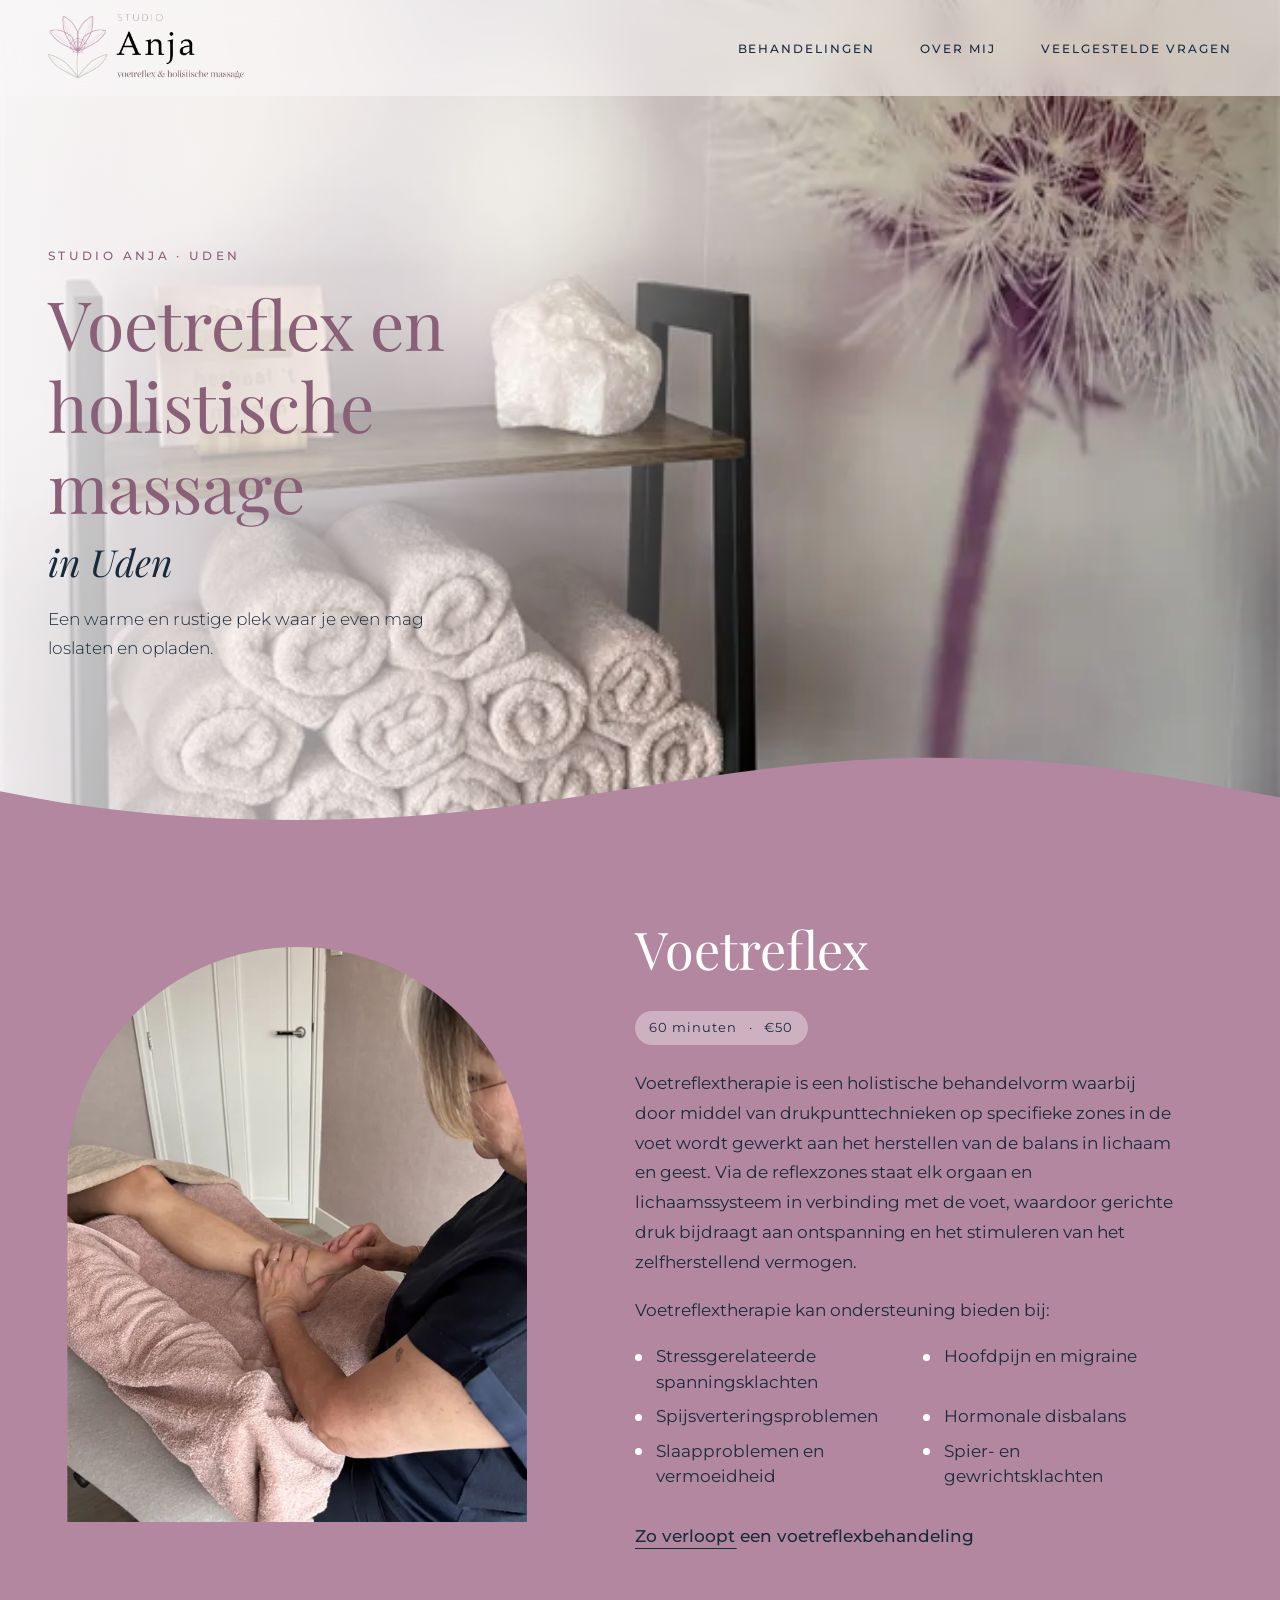
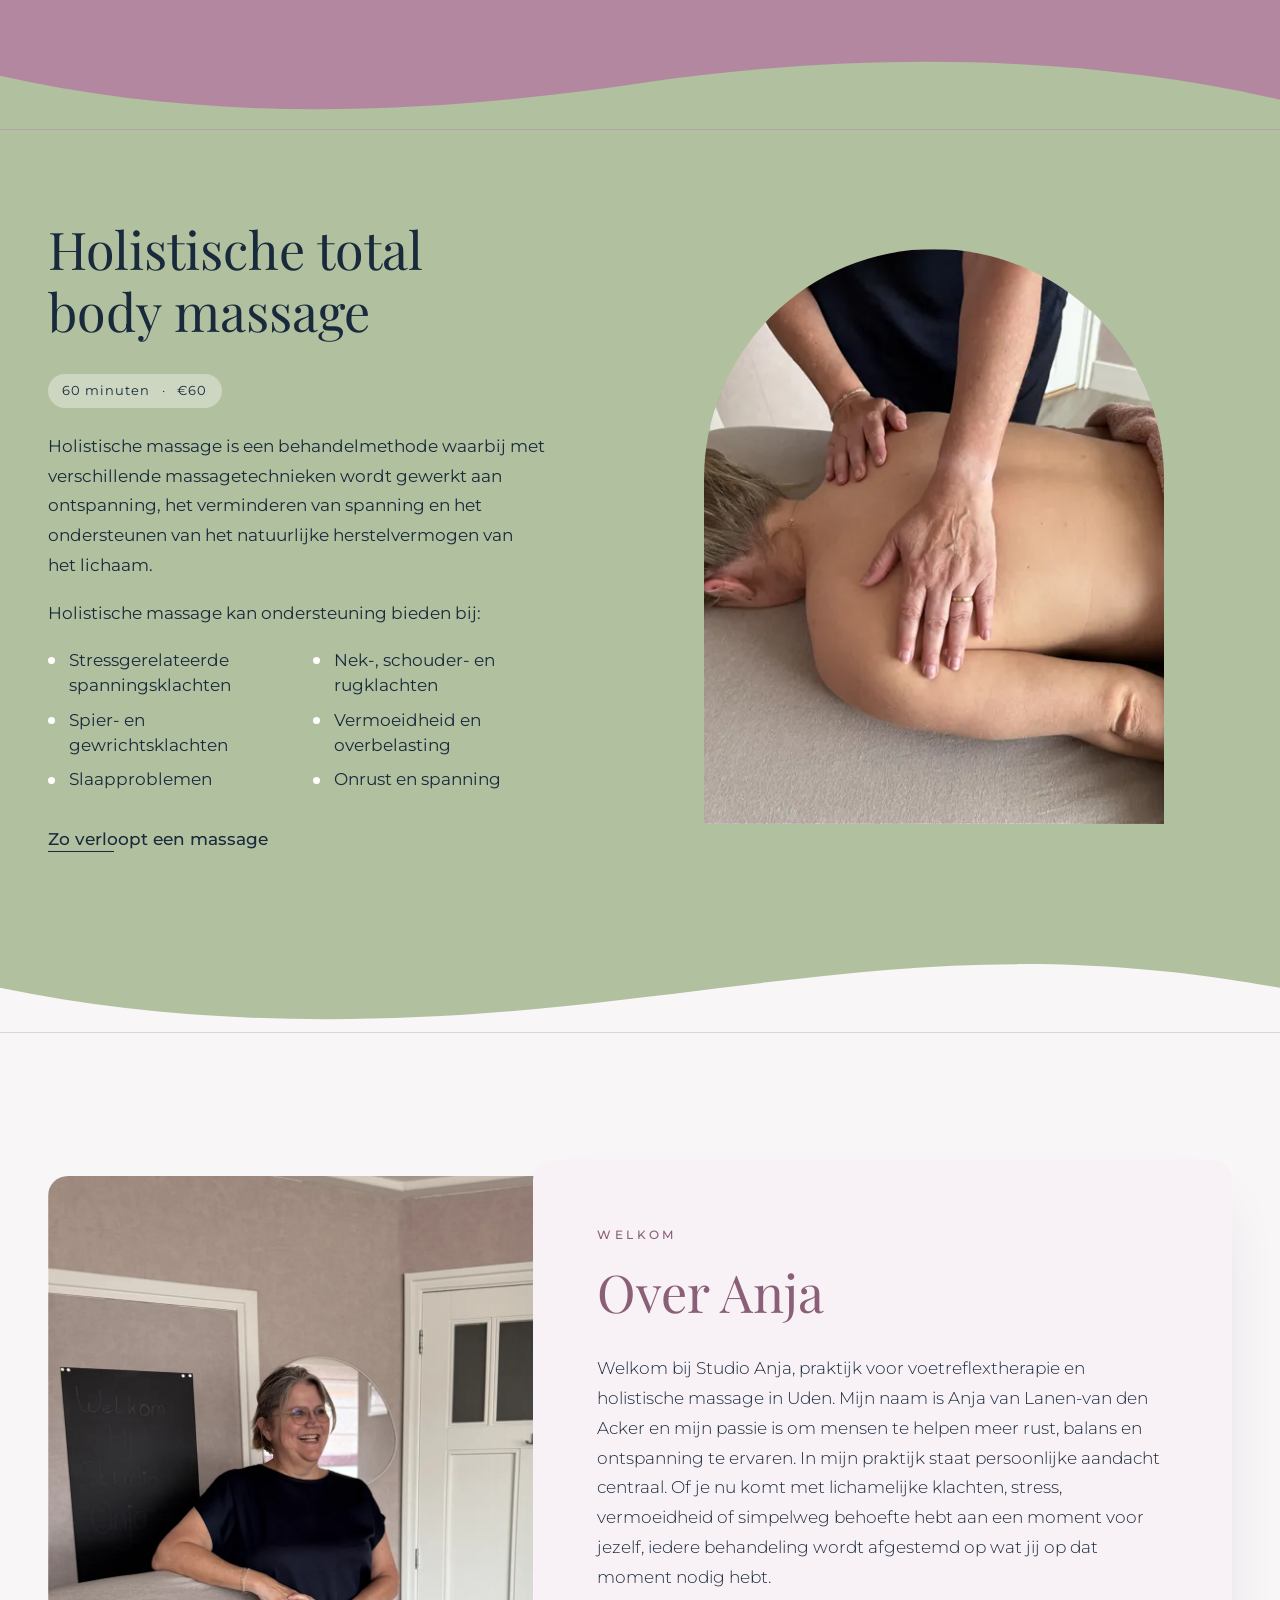
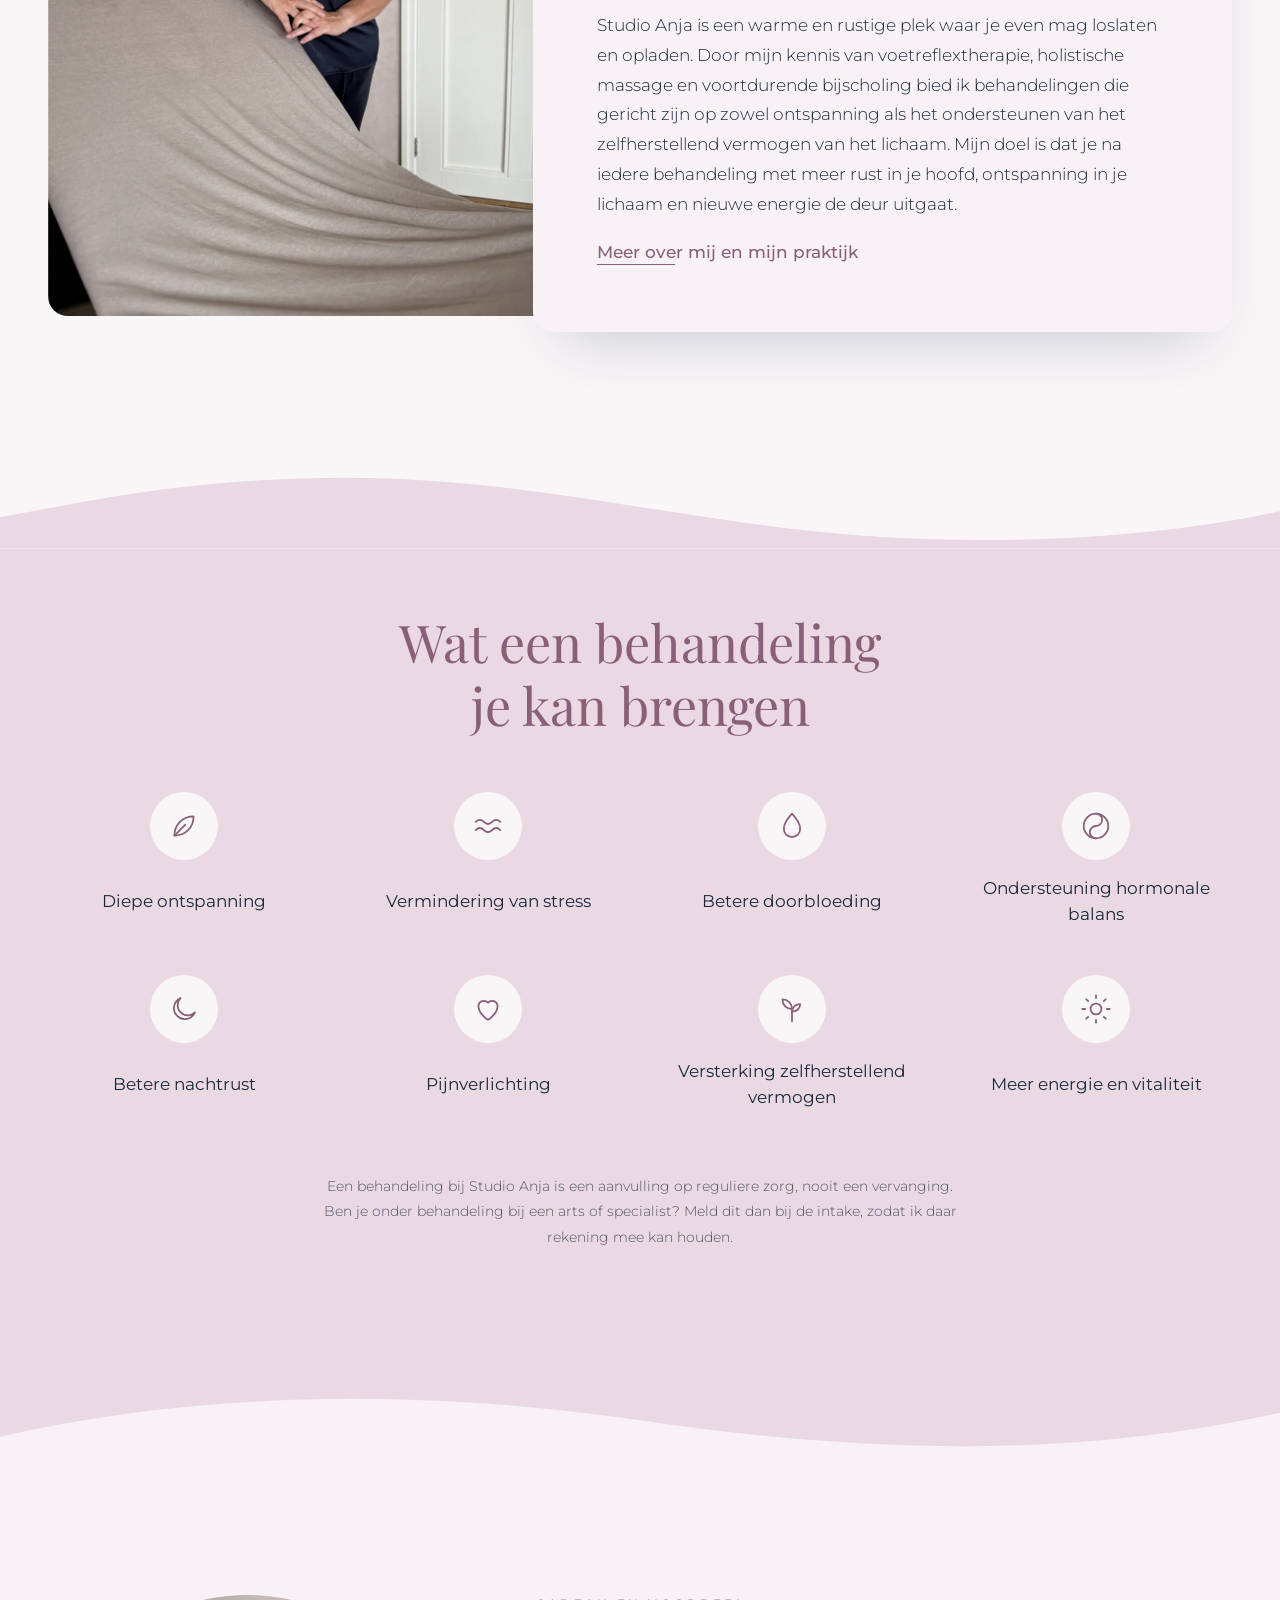
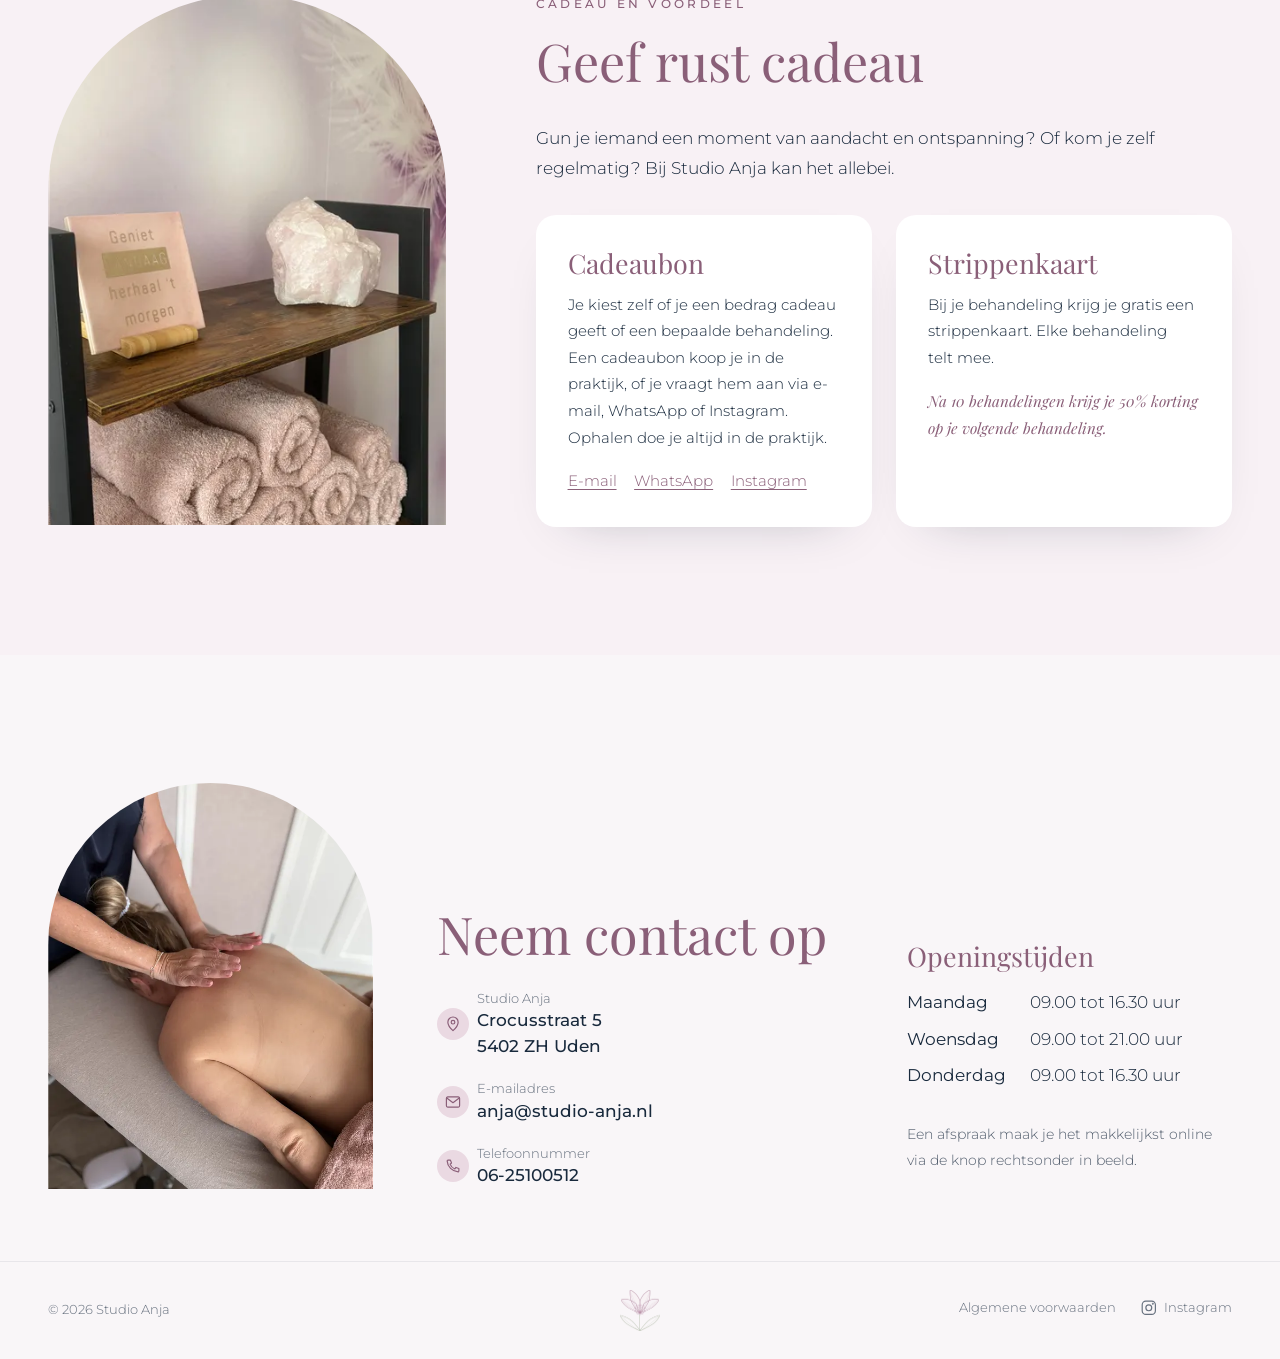
==== index.html @ 98f96d18 "Fase 3: homepage - Grote foto bovenaan (liggend op desktop, staand op telefoon) met kop voor Google " ====
<!doctype html>
<html lang="nl">
<head>
  <meta charset="utf-8">
  <meta name="viewport" content="width=device-width, initial-scale=1">

  <!-- Titel en omschrijving: dit ziet iemand in de zoekresultaten van Google -->
  <title>Voetreflextherapie en holistische massage in Uden | Studio Anja</title>
  <meta name="description" content="Studio Anja in Uden: voetreflextherapie en holistische total body massage voor ontspanning en balans. Persoonlijke aandacht in een rustige praktijk, ook voor Maashorst en omgeving.">
  <link rel="canonical" href="https://studio-anja.nl/">

  <!-- Hoe de pagina eruitziet als je hem deelt via WhatsApp of social media -->
  <meta property="og:type" content="website">
  <meta property="og:locale" content="nl_NL">
  <meta property="og:site_name" content="Studio Anja">
  <meta property="og:title" content="Studio Anja: voetreflex en holistische massage in Uden">
  <meta property="og:description" content="Een warme, rustige praktijk in Uden waar je even mag loslaten en opladen.">
  <meta property="og:url" content="https://studio-anja.nl/">
  <meta property="og:image" content="https://studio-anja.nl/assets/img/studio-anja-praktijk-uden-breed-1200.webp">

  <!-- Icoontje in het browsertabblad -->
  <link rel="icon" href="assets/img/favicon-32.png" sizes="32x32" type="image/png">
  <link rel="apple-touch-icon" href="assets/img/favicon-180.png">
  <meta name="theme-color" content="#f9f6f8">

  <!-- Lettertypes via Google Fonts -->
  <link rel="preconnect" href="https://fonts.googleapis.com">
  <link rel="preconnect" href="https://fonts.gstatic.com" crossorigin>
  <link rel="stylesheet" href="https://fonts.googleapis.com/css2?family=Montserrat:wght@300;400;500&family=Playfair+Display:ital,wght@0,400;0,500;1,400&display=swap">

  <link rel="stylesheet" href="assets/css/style.css">

  <!-- Laat de CSS meteen weten dat JavaScript werkt (voor het infaden) -->
  <script>document.documentElement.classList.add('js');</script>

  <!-- Gegevens voor Google: wie, wat, waar en wanneer open -->
  <script type="application/ld+json">
  {
    "@context": "https://schema.org",
    "@type": "HealthAndBeautyBusiness",
    "@id": "https://studio-anja.nl/#praktijk",
    "name": "Studio Anja",
    "description": "Praktijk voor voetreflextherapie en holistische total body massage in Uden.",
    "url": "https://studio-anja.nl/",
    "logo": "https://studio-anja.nl/assets/img/logo-studio-anja.webp",
    "image": "https://studio-anja.nl/assets/img/studio-anja-praktijk-uden-breed-1200.webp",
    "telephone": "+31625100512",
    "email": "anja@studio-anja.nl",
    "priceRange": "€50 - €90",
    "founder": {
      "@type": "Person",
      "name": "Anja van Lanen-van den Acker"
    },
    "address": {
      "@type": "PostalAddress",
      "streetAddress": "Crocusstraat 5",
      "postalCode": "5402 ZH",
      "addressLocality": "Uden",
      "addressRegion": "Noord-Brabant",
      "addressCountry": "NL"
    },
    "areaServed": [
      { "@type": "City", "name": "Uden" },
      { "@type": "AdministrativeArea", "name": "Gemeente Maashorst" },
      { "@type": "City", "name": "Volkel" },
      { "@type": "City", "name": "Odiliapeel" },
      { "@type": "City", "name": "Zeeland" },
      { "@type": "City", "name": "Schaijk" },
      { "@type": "City", "name": "Veghel" },
      { "@type": "City", "name": "Boekel" },
      { "@type": "City", "name": "Oss" }
    ],
    "openingHoursSpecification": [
      { "@type": "OpeningHoursSpecification", "dayOfWeek": ["Monday", "Thursday"], "opens": "09:00", "closes": "16:30" },
      { "@type": "OpeningHoursSpecification", "dayOfWeek": "Wednesday", "opens": "09:00", "closes": "21:00" }
    ],
    "sameAs": ["https://www.instagram.com/studioanja.nl/"]
  }
  </script>
</head>
<body class="pagina-home">

  <a class="skip-link" href="#inhoud">Ga naar de inhoud</a>

  <!-- ============ HEADER ============ -->
  <header class="site-header">
    <div class="container">
      <a class="logo" href="./" aria-label="Studio Anja, naar de homepage">
        <img src="assets/img/logo-studio-anja.webp" alt="Studio Anja, voetreflex en holistische massage" width="640" height="234">
      </a>

      <button class="menu-knop" type="button" aria-expanded="false" aria-controls="hoofdmenu">
        <span><span class="visually-hidden">Menu openen</span></span>
      </button>

      <nav class="site-nav" id="hoofdmenu" aria-label="Hoofdmenu">
        <ul class="menu">
          <li><a href="behandelingen/">Behandelingen</a></li>
          <li><a href="over-mij/">Over mij</a></li>
          <li><a href="veelgestelde-vragen/">Veelgestelde vragen</a></li>
        </ul>
      </nav>
    </div>
  </header>

  <!-- ============ INHOUD ============ -->
  <main id="inhoud">
    <!-- ===== Hero: grote foto bovenaan ===== -->
    <!-- <picture> kiest de juiste foto: liggend op brede schermen, staand op telefoons -->
    <section class="hero">
      <picture>
        <source media="(min-width: 701px)" srcset="assets/img/studio-anja-praktijk-uden-breed-1200.webp 1200w, assets/img/studio-anja-praktijk-uden-breed-2000.webp 2000w" sizes="100vw">
        <img class="hero__foto" src="assets/img/studio-anja-praktijk-uden-1600.webp" srcset="assets/img/studio-anja-praktijk-uden-800.webp 600w, assets/img/studio-anja-praktijk-uden-1600.webp 1200w" sizes="100vw" alt="Behandelruimte van Studio Anja met opgerolde roze handdoeken, een rozenkwarts en een grote paardenbloem op de muur" width="1200" height="1600" fetchpriority="high">
      </picture>

      <div class="container hero__tekst">
        <span class="bovenkop reveal">Studio Anja · Uden</span>
        <h1 class="reveal" style="--vertraging: .1s">Voetreflex en holistische massage <em>in Uden</em></h1>
        <p class="reveal" style="--vertraging: .2s">Een warme en rustige plek waar je even mag loslaten en opladen.</p>
      </div>

      <svg class="golf" viewBox="0 0 1440 120" preserveAspectRatio="none" style="--naar: var(--mauve)" aria-hidden="true"><path d="M0,70 C180,115 380,118 560,92 C760,62 900,18 1100,26 C1260,32 1360,62 1440,78 L1440,120 L0,120 Z"/></svg>
    </section>

    <!-- ===== Voetreflex ===== -->
    <section class="behandeling behandeling--mauve" aria-labelledby="titel-voetreflex">
      <div class="container behandeling__grid">
        <div class="behandeling__foto boog reveal">
          <img src="assets/img/voetreflex-behandeling-uden-800.webp" srcset="assets/img/voetreflex-behandeling-uden-800.webp 600w, assets/img/voetreflex-behandeling-uden-1600.webp 1200w" sizes="(max-width: 800px) 340px, 460px" alt="Anja behandelt de voet van een cliënt tijdens een voetreflexbehandeling" width="600" height="800" loading="lazy">
        </div>

        <div class="behandeling__tekst reveal" style="--vertraging: .15s">
          <h2 id="titel-voetreflex">Voetreflex</h2>
          <p class="label-prijs"><span>60 minuten</span><span aria-hidden="true">·</span><span>€50</span></p>
          <p>Voetreflextherapie is een holistische behandelvorm waarbij door middel van drukpunttechnieken op specifieke zones in de voet wordt gewerkt aan het herstellen van de balans in lichaam en geest. Via de reflexzones staat elk orgaan en lichaamssysteem in verbinding met de voet, waardoor gerichte druk bijdraagt aan ontspanning en het stimuleren van het zelfherstellend vermogen.</p>
          <p>Voetreflextherapie kan ondersteuning bieden bij:</p>
          <ul class="lijst-zacht">
            <li>Stressgerelateerde spanningsklachten</li>
            <li>Hoofdpijn en migraine</li>
            <li>Spijsverteringsproblemen</li>
            <li>Hormonale disbalans</li>
            <li>Slaapproblemen en vermoeidheid</li>
            <li>Spier- en gewrichtsklachten</li>
          </ul>
          <a class="link-pijl" href="behandelingen/#voetreflex">Zo verloopt een voetreflexbehandeling</a>
        </div>
      </div>
    </section>

    <svg class="golf golf--gespiegeld" viewBox="0 0 1440 120" preserveAspectRatio="none" style="--van: var(--mauve); --naar: var(--salie)" aria-hidden="true"><path d="M0,80 C220,20 470,14 720,58 C960,100 1200,112 1440,48 L1440,120 L0,120 Z"/></svg>

    <!-- ===== Holistische total body massage ===== -->
    <section class="behandeling behandeling--salie" aria-labelledby="titel-massage">
      <div class="container behandeling__grid">
        <div class="behandeling__foto boog reveal">
          <img src="assets/img/holistische-massage-uden-800.webp" srcset="assets/img/holistische-massage-uden-800.webp 800w, assets/img/holistische-massage-uden-1600.webp 1600w" sizes="(max-width: 800px) 340px, 460px" alt="Anja masseert met beide handen de rug van een cliënt tijdens een holistische total body massage" width="800" height="600" loading="lazy" style="object-position: 62% 50%">
        </div>

        <div class="behandeling__tekst reveal" style="--vertraging: .15s">
          <h2 id="titel-massage">Holistische total body massage</h2>
          <p class="label-prijs"><span>60 minuten</span><span aria-hidden="true">·</span><span>€60</span></p>
          <p>Holistische massage is een behandelmethode waarbij met verschillende massagetechnieken wordt gewerkt aan ontspanning, het verminderen van spanning en het ondersteunen van het natuurlijke herstelvermogen van het lichaam.</p>
          <p>Holistische massage kan ondersteuning bieden bij:</p>
          <ul class="lijst-zacht">
            <li>Stressgerelateerde spanningsklachten</li>
            <li>Nek-, schouder- en rugklachten</li>
            <li>Spier- en gewrichtsklachten</li>
            <li>Vermoeidheid en overbelasting</li>
            <li>Slaapproblemen</li>
            <li>Onrust en spanning</li>
          </ul>
          <a class="link-pijl" href="behandelingen/#massage">Zo verloopt een massage</a>
        </div>
      </div>
    </section>

    <svg class="golf" viewBox="0 0 1440 120" preserveAspectRatio="none" style="--van: var(--salie); --naar: var(--bg)" aria-hidden="true"><path d="M0,60 C200,110 420,112 640,84 C860,56 1020,20 1220,30 C1330,36 1400,52 1440,60 L1440,120 L0,120 Z"/></svg>

    <!-- ===== Over Anja ===== -->
    <section class="sectie intro-anja" aria-labelledby="titel-anja">
      <div class="container intro-anja__grid">
        <div class="intro-anja__foto reveal">
          <img src="assets/img/anja-van-lanen-portret-800.webp" srcset="assets/img/anja-van-lanen-portret-800.webp 600w, assets/img/anja-van-lanen-portret-1600.webp 1200w" sizes="(max-width: 800px) 90vw, 50vw" alt="Anja van Lanen-van den Acker leunt lachend op de behandeltafel in haar praktijk" width="600" height="800" loading="lazy">
        </div>

        <div class="intro-anja__kaart reveal" style="--vertraging: .15s">
          <span class="bovenkop">Welkom</span>
          <h2 id="titel-anja">Over Anja</h2>
          <p>Welkom bij Studio Anja, praktijk voor voetreflextherapie en holistische massage in Uden. Mijn naam is Anja van Lanen-van den Acker en mijn passie is om mensen te helpen meer rust, balans en ontspanning te ervaren. In mijn praktijk staat persoonlijke aandacht centraal. Of je nu komt met lichamelijke klachten, stress, vermoeidheid of simpelweg behoefte hebt aan een moment voor jezelf, iedere behandeling wordt afgestemd op wat jij op dat moment nodig hebt.</p>
          <p>Studio Anja is een warme en rustige plek waar je even mag loslaten en opladen. Door mijn kennis van voetreflextherapie, holistische massage en voortdurende bijscholing bied ik behandelingen die gericht zijn op zowel ontspanning als het ondersteunen van het zelfherstellend vermogen van het lichaam. Mijn doel is dat je na iedere behandeling met meer rust in je hoofd, ontspanning in je lichaam en nieuwe energie de deur uitgaat.</p>
          <a class="link-pijl" href="over-mij/">Meer over mij en mijn praktijk</a>
        </div>
      </div>
    </section>

    <svg class="golf golf--gespiegeld" viewBox="0 0 1440 120" preserveAspectRatio="none" style="--van: var(--bg); --naar: var(--mauve-zacht)" aria-hidden="true"><path d="M0,70 C180,115 380,118 560,92 C760,62 900,18 1100,26 C1260,32 1360,62 1440,78 L1440,120 L0,120 Z"/></svg>

    <!-- ===== Voordelen ===== -->
    <section class="sectie voordelen" aria-labelledby="titel-voordelen" style="padding-top: clamp(2rem, 5vw, 4rem)">
      <div class="container">
        <div class="voordelen__intro reveal">
          <h2 id="titel-voordelen">Wat een behandeling je kan brengen</h2>
        </div>

        <ul class="voordelen__lijst">
          <li class="reveal">
            <svg viewBox="0 0 24 24" aria-hidden="true"><path d="M5 19c0-8 6-14 14-14 0 8-6 14-14 14z"/><path d="M5 19l8-8"/></svg>
            Diepe ontspanning
          </li>
          <li class="reveal" style="--vertraging: .08s">
            <svg viewBox="0 0 24 24" aria-hidden="true"><path d="M3 9c2-2 4-2 6 0s4 2 6 0 4-2 6 0"/><path d="M3 15c2-2 4-2 6 0s4 2 6 0 4-2 6 0"/></svg>
            Vermindering van stress
          </li>
          <li class="reveal" style="--vertraging: .16s">
            <svg viewBox="0 0 24 24" aria-hidden="true"><path d="M12 3s6 6.5 6 11a6 6 0 0 1-12 0c0-4.5 6-11 6-11z"/></svg>
            Betere doorbloeding
          </li>
          <li class="reveal" style="--vertraging: .24s">
            <svg viewBox="0 0 24 24" aria-hidden="true"><circle cx="12" cy="12" r="9"/><path d="M12 3a4.5 4.5 0 0 1 0 9 4.5 4.5 0 0 0 0 9"/></svg>
            Ondersteuning hormonale balans
          </li>
          <li class="reveal">
            <svg viewBox="0 0 24 24" aria-hidden="true"><path d="M20 14.5A8 8 0 1 1 9.5 4a6.5 6.5 0 0 0 10.5 10.5z"/></svg>
            Betere nachtrust
          </li>
          <li class="reveal" style="--vertraging: .08s">
            <svg viewBox="0 0 24 24" aria-hidden="true"><path d="M12 20s-7-4.4-7-10a4 4 0 0 1 7-2.6A4 4 0 0 1 19 10c0 5.6-7 10-7 10z"/></svg>
            Pijnverlichting
          </li>
          <li class="reveal" style="--vertraging: .16s">
            <svg viewBox="0 0 24 24" aria-hidden="true"><path d="M12 21v-9"/><path d="M12 12C12 8 9 5 5 5c0 4 3 7 7 7z"/><path d="M12 14c0-3 2.5-5.5 6-5.5 0 3-2.5 5.5-6 5.5z"/></svg>
            Versterking zelfherstellend vermogen
          </li>
          <li class="reveal" style="--vertraging: .24s">
            <svg viewBox="0 0 24 24" aria-hidden="true"><circle cx="12" cy="12" r="4"/><path d="M12 2v2M12 20v2M2 12h2M20 12h2M4.9 4.9l1.4 1.4M17.7 17.7l1.4 1.4M4.9 19.1l1.4-1.4M17.7 6.3l1.4-1.4"/></svg>
            Meer energie en vitaliteit
          </li>
        </ul>

        <p class="voordelen__noot reveal">Een behandeling bij Studio Anja is een aanvulling op reguliere zorg, nooit een vervanging. Ben je onder behandeling bij een arts of specialist? Meld dit dan bij de intake, zodat ik daar rekening mee kan houden.</p>
      </div>
    </section>

    <svg class="golf" viewBox="0 0 1440 120" preserveAspectRatio="none" style="--van: var(--mauve-zacht); --naar: var(--bg-roze)" aria-hidden="true"><path d="M0,80 C220,20 470,14 720,58 C960,100 1200,112 1440,48 L1440,120 L0,120 Z"/></svg>

    <!-- ===== Cadeaubon en strippenkaart ===== -->
    <section class="sectie cadeau" aria-labelledby="titel-cadeau" style="background: var(--bg-roze)">
      <div class="container cadeau__grid">
        <div class="cadeau__foto boog reveal">
          <img src="assets/img/cadeaubon-geniet-vandaag-800.webp" srcset="assets/img/cadeaubon-geniet-vandaag-800.webp 450w, assets/img/cadeaubon-geniet-vandaag-1600.webp 900w" sizes="400px" alt="Tegeltje met de tekst 'Geniet vandaag, herhaal 't morgen' naast een rozenkwarts en opgerolde handdoeken" width="450" height="800" loading="lazy">
        </div>

        <div>
          <div class="reveal">
            <span class="bovenkop">Cadeau en voordeel</span>
            <h2 id="titel-cadeau">Geef rust cadeau</h2>
            <p>Gun je iemand een moment van aandacht en ontspanning? Of kom je zelf regelmatig? Bij Studio Anja kan het allebei.</p>
          </div>

          <div class="cadeau__kaarten">
            <article class="kaart reveal" style="--vertraging: .1s">
              <h3>Cadeaubon</h3>
              <p>Je kiest zelf of je een bedrag cadeau geeft of een bepaalde behandeling. Een cadeaubon koop je in de praktijk, of je vraagt hem aan via e-mail, WhatsApp of Instagram. Ophalen doe je altijd in de praktijk.</p>
              <p class="kaart__links">
                <a href="mailto:anja@studio-anja.nl?subject=Cadeaubon">E-mail</a>
                <a href="https://wa.me/31625100512" rel="noopener">WhatsApp</a>
                <a href="https://www.instagram.com/studioanja.nl/" rel="noopener">Instagram</a>
              </p>
            </article>

            <article class="kaart reveal" style="--vertraging: .2s">
              <h3>Strippenkaart</h3>
              <p>Bij je behandeling krijg je gratis een strippenkaart. Elke behandeling telt mee.</p>
              <p class="kaart__accent">Na 10 behandelingen krijg je 50% korting op je volgende behandeling.</p>
            </article>
          </div>
        </div>
      </div>
    </section>
  </main>

  <!-- ============ FOOTER ============ -->
  <footer>
    <section class="contact" aria-labelledby="contact-titel">
      <div class="container contact__grid">
        <div class="contact__foto boog reveal">
          <img src="assets/img/massage-contact-800.webp" alt="Anja masseert de rug van een cliënt tijdens een holistische massage" width="600" height="800" loading="lazy">
        </div>

        <div class="reveal" style="--vertraging: .1s">
          <h2 id="contact-titel">Neem contact op</h2>
          <ul class="contact-lijst">
            <li>
              <svg class="icoon" viewBox="0 0 24 24" aria-hidden="true"><path d="M12 21s-7-6.2-7-11.5a7 7 0 0 1 14 0C19 14.8 12 21 12 21z"/><circle cx="12" cy="9.5" r="2.5"/></svg>
              <span><span class="label">Studio Anja</span><strong>Crocusstraat 5<br>5402 ZH Uden</strong></span>
            </li>
            <li>
              <svg class="icoon" viewBox="0 0 24 24" aria-hidden="true"><rect x="3" y="5" width="18" height="14" rx="2"/><path d="m3.5 6.5 8.5 6.5 8.5-6.5"/></svg>
              <span><span class="label">E-mailadres</span><a href="mailto:anja@studio-anja.nl">anja@studio-anja.nl</a></span>
            </li>
            <li>
              <svg class="icoon" viewBox="0 0 24 24" aria-hidden="true"><path d="M5 4h3.5L10 8 8 9.5a11 11 0 0 0 6.5 6.5L16 14l4 1.5V19a1 1 0 0 1-1 1A16 16 0 0 1 4 5a1 1 0 0 1 1-1z"/></svg>
              <span><span class="label">Telefoonnummer</span><a href="tel:+31625100512">06-25100512</a></span>
            </li>
          </ul>
        </div>

        <div class="reveal" style="--vertraging: .2s">
          <h3>Openingstijden</h3>
          <dl class="openingstijden">
            <dt>Maandag</dt><dd>09.00 tot 16.30 uur</dd>
            <dt>Woensdag</dt><dd>09.00 tot 21.00 uur</dd>
            <dt>Donderdag</dt><dd>09.00 tot 16.30 uur</dd>
          </dl>
          <p class="contact__tip">Een afspraak maak je het makkelijkst online via de knop rechtsonder in beeld.</p>
        </div>
      </div>
    </section>

    <div class="footer-onder">
      <div class="container">
        <p style="margin:0">© 2026 Studio Anja</p>
        <img src="assets/img/klaproos.webp" alt="" width="320" height="334" loading="lazy">
        <ul class="footer-links">
          <li><a href="algemene-voorwaarden/">Algemene voorwaarden</a></li>
          <li>
            <a href="https://www.instagram.com/studioanja.nl/" rel="noopener">
              <svg viewBox="0 0 24 24" aria-hidden="true"><rect x="3" y="3" width="18" height="18" rx="5"/><circle cx="12" cy="12" r="4"/><circle cx="17.5" cy="6.5" r=".5"/></svg>
              Instagram
            </a>
          </li>
        </ul>
      </div>
    </div>
  </footer>

  <script src="assets/js/main.js" defer></script>

  <!-- Salonized boekingswidget (niet aanpassen) -->
  <div class="salonized-booking" data-company="aivip8xSJ4w4CfUEgma9ZxDk" data-color="#b2879f" data-language="nl" data-position="right" data-outline="shadow"></div><script src="https://static-widget.salonized.com/loader.js"></script>
</body>
</html>
---- assets/css/style.css ----
/* =========================================================
   Studio Anja: stylesheet
   Opbouw van dit bestand:
   1. Variabelen (kleuren, lettertypes, maten)
   2. Basis (reset en standaard tekst)
   3. Hulpklassen (container, knoppen, boogfoto, golven)
   4. Header en menu
   5. Footer en contact
   6. Homepage
   7. Animaties en prefers-reduced-motion
   ========================================================= */


/* ---------- 1. Variabelen ---------- */
/* Alles wat vaker terugkomt staat hier één keer.
   Wil je later een kleur aanpassen? Dan doe je dat alleen hier. */
:root {
  /* Huisstijl */
  --mauve: #b2879f;          /* accent, knoppen, voetreflex */
  --oudroze: #cca29f;        /* accent */
  --salie: #b1c09e;          /* holistische massage */
  --nachtblauw: #192a3d;     /* lopende tekst */
  --bg: #f9f6f8;             /* achtergrond */
  --bg-roze: #f8f1f5;        /* achtergrond, iets rozer */

  /* Donkere varianten voor tekst. De lichte huisstijlkleuren zijn te licht
     om goed leesbaar te zijn als tekst op een lichte achtergrond. */
  --mauve-donker: #8a5f78;
  --salie-donker: #5f7050;
  --mauve-zacht: #ead9e2;    /* heel licht mauve vlak (zoals "Voordelen") */

  /* Lettertypes */
  --font-kop: "Playfair Display", Georgia, serif;
  --font-tekst: "Montserrat", "Helvetica Neue", Arial, sans-serif;

  /* Maten: clamp(min, voorkeur, max) laat iets meegroeien met het scherm */
  --container: 1200px;
  --gutter: clamp(1.25rem, 4vw, 3rem);           /* ruimte aan de zijkant */
  --sectie: clamp(4.5rem, 10vw, 8.5rem);         /* ruimte boven/onder secties */
  --header-h: 6rem;                              /* hoogte van de header */
  --radius: 1.25rem;

  /* Beweging */
  --ease: cubic-bezier(.22, .61, .36, 1);        /* rustig uitlopende beweging */
}

@media (max-width: 900px) {
  :root { --header-h: 4.5rem; }
}


/* ---------- 2. Basis ---------- */
*,
*::before,
*::after { box-sizing: border-box; }

html {
  scroll-behavior: smooth;
  scroll-padding-top: var(--header-h);   /* ankerlinks verdwijnen niet onder de header */
  -webkit-text-size-adjust: 100%;
}

body {
  margin: 0;
  background: var(--bg);
  color: var(--nachtblauw);
  font-family: var(--font-tekst);
  font-weight: 300;
  font-size: clamp(1rem, .96rem + .2vw, 1.0625rem);
  line-height: 1.75;
  -webkit-font-smoothing: antialiased;
}

h1, h2, h3, h4 {
  font-family: var(--font-kop);
  font-weight: 400;
  line-height: 1.2;
  color: var(--mauve-donker);
  margin: 0 0 .6em;
  text-wrap: balance;      /* verdeelt koppen mooi over regels */
}
h1 { font-size: clamp(2.4rem, 1.6rem + 3.4vw, 4.25rem); }
h2 { font-size: clamp(2rem, 1.5rem + 2.2vw, 3.25rem); }
h3 { font-size: clamp(1.35rem, 1.2rem + .6vw, 1.7rem); }

p { margin: 0 0 1.1em; text-wrap: pretty; }

a { color: var(--mauve-donker); text-underline-offset: .2em; }
a:hover { color: var(--nachtblauw); }

img { display: block; max-width: 100%; height: auto; }

ul { padding-left: 1.2em; }

/* Zichtbare focusrand voor wie met het toetsenbord navigeert */
:focus-visible {
  outline: 2px solid var(--mauve-donker);
  outline-offset: 3px;
  border-radius: 4px;
}

/* "Ga naar de inhoud": alleen zichtbaar als je met Tab navigeert */
.skip-link {
  position: absolute;
  left: 1rem;
  top: -4rem;
  z-index: 100;
  padding: .75rem 1.25rem;
  background: var(--nachtblauw);
  color: #fff;
  border-radius: 999px;
  transition: top .2s;
}
.skip-link:focus { top: 1rem; color: #fff; }

/* Tekst alleen voor schermlezers */
.visually-hidden {
  position: absolute !important;
  width: 1px; height: 1px;
  overflow: hidden;
  clip: rect(0 0 0 0);
  white-space: nowrap;
}


/* ---------- 3. Hulpklassen ---------- */
.container {
  width: min(100% - 2 * var(--gutter), var(--container));
  margin-inline: auto;
}

.sectie { padding-block: var(--sectie); }

/* Klein woord boven een kop, zoals "STUDIO" in het logo */
.bovenkop {
  display: block;
  font-family: var(--font-tekst);
  font-size: .75rem;
  font-weight: 500;
  letter-spacing: .28em;
  text-transform: uppercase;
  color: var(--mauve-donker);
  margin-bottom: 1rem;
}

/* Knop */
.knop {
  display: inline-flex;
  align-items: center;
  gap: .6em;
  padding: .95em 2em;
  border-radius: 999px;
  background: var(--mauve-donker);
  color: #fff;
  font-family: var(--font-tekst);
  font-size: .9rem;
  font-weight: 500;
  letter-spacing: .06em;
  text-decoration: none;
  transition: background-color .4s var(--ease), transform .4s var(--ease);
}
.knop:hover { background: var(--nachtblauw); color: #fff; transform: translateY(-2px); }

/* Tekstlink met een lijntje dat bij hover meegroeit */
.link-pijl {
  font-weight: 500;
  text-decoration: none;
  background: linear-gradient(currentColor, currentColor) 0 100% / 30% 1px no-repeat;
  padding-bottom: .2em;
  transition: background-size .5s var(--ease);
}
.link-pijl:hover { background-size: 100% 1px; }

/* Foto in boogvorm: rond aan de bovenkant.
   Een heel grote border-radius wordt door de browser automatisch
   verkleind tot een perfecte halve cirkel, hoe breed de foto ook is. */
.boog {
  border-radius: 100vmax 100vmax 0 0;
  overflow: hidden;
}
.boog img {
  width: 100%;
  height: 100%;
  object-fit: cover;   /* vult de vorm zonder te vervormen */
}

/* Golvende rand tussen twee vlakken.
   De SVG staat in de HTML. Je geeft twee kleuren mee:
   --van  = kleur van het vlak erboven (achtergrond van de golf)
   --naar = kleur van het vlak eronder (de golf zelf)
   Voorbeeld: <svg class="golf" style="--van: var(--bg); --naar: var(--mauve)"> */
.golf {
  display: block;
  width: 100%;
  height: clamp(44px, 7vw, 120px);
  background: var(--van, transparent);
  color: var(--naar, var(--mauve));
  fill: currentColor;
  margin-block: -1px;   /* voorkomt een haarlijntje tussen golf en vlak */
}
.golf--gespiegeld { transform: scaleX(-1); }


/* ---------- 4. Header en menu ---------- */
/* De header blijft bovenin staan (fixed) en is half doorzichtig.
   backdrop-filter maakt wat erachter zit zacht wazig, zoals matglas. */
.site-header {
  position: fixed;
  inset: 0 0 auto;
  z-index: 50;
  height: var(--header-h);
  background: rgb(249 246 248 / .55);
  -webkit-backdrop-filter: blur(14px) saturate(1.2);
  backdrop-filter: blur(14px) saturate(1.2);
  transition: background-color .5s var(--ease), box-shadow .5s var(--ease);
}
/* Na een stukje scrollen wordt hij iets minder doorzichtig (via main.js) */
.site-header.is-gescrold {
  background: rgb(249 246 248 / .82);
  box-shadow: 0 1px 0 rgb(25 42 61 / .06), 0 10px 30px -18px rgb(25 42 61 / .25);
}

.site-header .container {
  height: 100%;
  display: flex;
  align-items: center;
  justify-content: space-between;
  gap: 2rem;
}

.logo { display: block; flex-shrink: 0; }
.logo img { height: calc(var(--header-h) - 1.5rem); width: auto; }

.menu {
  display: flex;
  gap: clamp(1.5rem, 3.5vw, 3.25rem);
  list-style: none;
  margin: 0;
  padding: 0;
}
.menu a {
  position: relative;
  font-size: .78rem;
  font-weight: 500;
  letter-spacing: .16em;
  text-transform: uppercase;
  color: var(--nachtblauw);
  text-decoration: none;
  padding-block: .5rem;
}
/* Lijntje onder het menu-item: groeit vanuit het midden bij hover */
.menu a::after {
  content: "";
  position: absolute;
  left: 0; right: 0; bottom: 0;
  height: 1px;
  background: var(--mauve);
  transform: scaleX(0);
  transition: transform .5s var(--ease);
}
.menu a:hover::after,
.menu a[aria-current="page"]::after { transform: scaleX(1); }

/* Hamburgerknop: alleen zichtbaar op kleinere schermen */
.menu-knop {
  display: none;
  position: relative;
  width: 2.75rem;
  height: 2.75rem;
  border: 0;
  border-radius: 50%;
  background: transparent;
  color: var(--nachtblauw);
  cursor: pointer;
}
/* De drie streepjes zijn één span plus ::before en ::after */
.menu-knop span,
.menu-knop span::before,
.menu-knop span::after {
  position: absolute;
  left: 50%;
  width: 1.4rem;
  height: 1.5px;
  margin-left: -.7rem;
  background: currentColor;
  border-radius: 2px;
  transition: transform .45s var(--ease), opacity .3s;
}
.menu-knop span { top: 50%; }
.menu-knop span::before,
.menu-knop span::after { content: ""; left: 0; margin-left: 0; }
.menu-knop span::before { transform: translateY(-.45rem); }
.menu-knop span::after { transform: translateY(.45rem); }
/* Open: de streepjes worden een kruisje */
.menu-knop[aria-expanded="true"] span { background: transparent; }
.menu-knop[aria-expanded="true"] span::before { transform: rotate(45deg); background: var(--nachtblauw); }
.menu-knop[aria-expanded="true"] span::after { transform: rotate(-45deg); background: var(--nachtblauw); }

@media (max-width: 900px) {
  .menu-knop { display: block; }

  /* Het menu klapt onder de header uit.
     De truc met grid-template-rows (0fr naar 1fr) laat de hoogte
     soepel meegroeien, ook al weten we de precieze hoogte niet. */
  .site-nav {
    position: absolute;
    inset: 100% 0 auto;
    display: grid;
    grid-template-rows: 0fr;
    background: rgb(249 246 248 / .97);
    -webkit-backdrop-filter: blur(14px);
    backdrop-filter: blur(14px);
    box-shadow: 0 24px 40px -24px rgb(25 42 61 / .3);
    visibility: hidden;
    transition: grid-template-rows .55s var(--ease), visibility 0s .55s;
  }
  .site-nav.is-open {
    grid-template-rows: 1fr;
    visibility: visible;
    transition: grid-template-rows .55s var(--ease), visibility 0s;
  }
  .site-nav > .menu { overflow: hidden; min-height: 0; }

  .menu {
    flex-direction: column;
    align-items: center;
    gap: 0;
  }
  .menu li:first-child { margin-top: 1.5rem; }
  .menu li:last-child { margin-bottom: 2.25rem; }
  .menu a {
    display: block;
    padding: 1rem 0;
    font-size: .85rem;
    opacity: 0;
    transform: translateY(-.5rem);
    transition: opacity .4s var(--ease), transform .4s var(--ease);
  }
  /* Menu-items komen één voor één tevoorschijn */
  .site-nav.is-open .menu a { opacity: 1; transform: none; }
  .site-nav.is-open li:nth-child(2) a { transition-delay: .06s; }
  .site-nav.is-open li:nth-child(3) a { transition-delay: .12s; }
}

/* Ruimte bovenaan zodat de inhoud niet onder de vaste header verdwijnt.
   De homepage heeft een grote foto die juist wél onder de header doorloopt. */
main { padding-top: var(--header-h); }
.pagina-home main { padding-top: 0; }


/* ---------- 5. Footer en contact ---------- */
.contact {
  background: var(--bg);
  padding-block: var(--sectie) clamp(3rem, 6vw, 4.5rem);
}
.contact__grid {
  display: grid;
  grid-template-columns: minmax(0, 4fr) minmax(0, 5fr) minmax(0, 4fr);
  gap: clamp(2rem, 5vw, 5rem);
  align-items: end;
}
.contact__foto { aspect-ratio: 4 / 5; max-width: 360px; }
.contact h2 { margin-bottom: 1.5rem; }
.contact h3 { margin-bottom: 1rem; }

.contact-lijst {
  list-style: none;
  margin: 0;
  padding: 0;
  display: grid;
  gap: 1.25rem;
}
.contact-lijst li {
  display: grid;
  grid-template-columns: 2.5rem 1fr;
  align-items: center;
  line-height: 1.5;
}
.contact-lijst .label {
  display: block;
  font-size: .8rem;
  color: rgb(25 42 61 / .65);
}
.contact-lijst a,
.contact-lijst strong {
  font-weight: 500;
  color: var(--nachtblauw);
  text-decoration: none;
}
.contact-lijst a:hover { color: var(--mauve-donker); }

/* Rond icoontje voor adres, mail, telefoon */
.icoon {
  width: 2rem;
  height: 2rem;
  padding: .45rem;
  border-radius: 50%;
  background: var(--mauve-zacht);
  color: var(--mauve-donker);
  fill: none;
  stroke: currentColor;
  stroke-width: 1.6;
  stroke-linecap: round;
  stroke-linejoin: round;
}

.openingstijden {
  display: grid;
  grid-template-columns: auto 1fr;
  gap: .4rem 1.5rem;
  margin: 0 0 2rem;
}
.openingstijden dt { font-weight: 400; }
.openingstijden dd { margin: 0; white-space: nowrap; }

.contact__tip {
  font-size: .9rem;
  color: rgb(25 42 61 / .75);
}

.footer-onder {
  border-top: 1px solid rgb(25 42 61 / .08);
  padding-block: 1.75rem;
  font-size: .8rem;
  color: rgb(25 42 61 / .65);
}
.footer-onder .container {
  display: grid;
  grid-template-columns: 1fr auto 1fr;
  align-items: center;
  gap: 1rem;
}
.footer-onder img { width: 2.5rem; height: auto; }
.footer-links {
  display: flex;
  justify-content: flex-end;
  gap: 1.5rem;
  list-style: none;
  margin: 0;
  padding: 0;
}
.footer-links a {
  display: inline-flex;
  align-items: center;
  gap: .4rem;
  color: inherit;
  text-decoration: none;
}
.footer-links a:hover { color: var(--mauve-donker); }
.footer-links svg {
  width: 1.1rem; height: 1.1rem;
  fill: none; stroke: currentColor; stroke-width: 1.6;
}

@media (max-width: 1000px) {
  .contact__grid { grid-template-columns: 1fr 1fr; align-items: start; }
  .contact__foto { grid-row: span 2; }
}
@media (max-width: 640px) {
  .contact__grid { grid-template-columns: 1fr; }
  .contact__foto { grid-row: auto; max-width: 280px; }
  .footer-onder .container { grid-template-columns: 1fr; justify-items: center; text-align: center; }
  .footer-onder img { order: -1; }
  .footer-links { justify-content: center; }
}


/* ---------- 6. Homepage ---------- */

/* Grote foto bovenaan. De header ligt eroverheen. */
.hero {
  position: relative;
  min-height: min(92vh, 900px);
  display: grid;
  align-items: center;
  overflow: hidden;
  background: var(--bg-roze);
}
.hero__foto {
  position: absolute;
  inset: 0;
  width: 100%;
  height: 100%;
  object-fit: cover;
  object-position: 50% 62%;
}
/* Zachte waas van links, zodat de tekst goed leesbaar is op de foto */
.hero::before {
  content: "";
  position: absolute;
  inset: 0;
  z-index: 1;
  background: linear-gradient(100deg, rgb(249 246 248 / .88) 0%, rgb(249 246 248 / .55) 38%, rgb(249 246 248 / 0) 62%);
}
.hero__tekst {
  position: relative;
  z-index: 2;
  padding-block: calc(var(--header-h) + 3rem) 7rem;
}
.hero h1 {
  max-width: 14ch;
  margin-bottom: 1.25rem;
}
.hero h1 em {
  display: block;
  font-style: italic;
  color: var(--nachtblauw);
  font-size: .55em;
  margin-top: .35em;
}
.hero p {
  max-width: 26rem;
  font-size: 1.05rem;
}
/* De golf ligt onderaan over de foto heen */
.hero .golf {
  position: absolute;
  inset: auto 0 0;
  z-index: 3;
}

@media (max-width: 700px) {
  .hero { min-height: 82vh; align-items: end; }
  .hero::before {
    background: linear-gradient(0deg, rgb(249 246 248 / .97) 0%, rgb(249 246 248 / .9) 42%, rgb(249 246 248 / 0) 72%);
  }
  .hero__foto { object-position: 50% 20%; }
  .hero__tekst { padding-block: 0 5.5rem; }
}

/* Gekleurd vlak voor een behandeling (mauve of salie).
   Lopende tekst is hier nachtblauw: wit op deze kleuren leest te moeilijk. */
.behandeling {
  padding-block: clamp(3rem, 7vw, 6rem);
}
.behandeling--mauve { background: var(--mauve); }
.behandeling--salie { background: var(--salie); }
.behandeling--mauve h2 { color: #fff; }
.behandeling--salie h2 { color: var(--nachtblauw); }

.behandeling__grid {
  display: grid;
  grid-template-columns: minmax(0, 5fr) minmax(0, 6fr);
  gap: clamp(2.5rem, 7vw, 7rem);
  align-items: center;
}
/* Bij de massage staat de foto rechts */
.behandeling--salie .behandeling__foto { order: 2; }

.behandeling__foto {
  aspect-ratio: 4 / 5;
  width: 100%;
  max-width: 460px;
  justify-self: center;
}
.behandeling__foto img { transition: transform 1.6s var(--ease); }
.behandeling__foto:hover img { transform: scale(1.04); }

.behandeling__tekst { max-width: 34rem; }
.behandeling__tekst p { font-weight: 400; }

/* Tijd en prijs als klein label */
.label-prijs {
  display: inline-flex;
  gap: .9em;
  margin-bottom: 1.5rem;
  padding: .45em 1.1em;
  border-radius: 999px;
  background: rgb(255 255 255 / .35);
  font-size: .8rem;
  font-weight: 500;
  letter-spacing: .08em;
}

/* Lijst met een klein bolletje als opsommingsteken */
.lijst-zacht {
  list-style: none;
  padding: 0;
  margin: 0 0 2rem;
  display: grid;
  grid-template-columns: repeat(2, minmax(0, 1fr));
  gap: .55rem 2rem;
  font-weight: 400;
}
.lijst-zacht li {
  position: relative;
  padding-left: 1.3rem;
  line-height: 1.5;
}
.lijst-zacht li::before {
  content: "";
  position: absolute;
  left: 0;
  top: .55em;
  width: .45rem;
  height: .45rem;
  border-radius: 50%;
  background: #fff;
}
.behandeling a.link-pijl { color: var(--nachtblauw); }

@media (max-width: 800px) {
  .behandeling__grid { grid-template-columns: 1fr; }
  .behandeling--salie .behandeling__foto { order: 0; }
  .behandeling__foto { max-width: 340px; }
}
@media (max-width: 460px) {
  .lijst-zacht { grid-template-columns: 1fr; }
}

/* Over Anja: foto met een kaart die er half overheen valt */
.intro-anja__grid {
  display: grid;
  grid-template-columns: minmax(0, 6fr) minmax(0, 6fr);
  align-items: center;
}
.intro-anja__foto {
  grid-column: 1;
  grid-row: 1;
  aspect-ratio: 4 / 5;
  border-radius: var(--radius);
  overflow: hidden;
}
.intro-anja__foto img { width: 100%; height: 100%; object-fit: cover; object-position: 50% 30%; }
.intro-anja__kaart {
  grid-column: 2;
  grid-row: 1;
  margin-left: -18%;
  position: relative;
  padding: clamp(2rem, 5vw, 4rem);
  background: var(--bg-roze);
  border-radius: var(--radius);
  box-shadow: 0 30px 60px -30px rgb(25 42 61 / .25);
}

@media (max-width: 800px) {
  .intro-anja__grid { grid-template-columns: 1fr; }
  .intro-anja__foto { max-width: 420px; width: 88%; }
  .intro-anja__kaart { grid-column: 1; grid-row: 2; margin: -4rem 0 0 auto; width: 92%; }
}

/* Voordelen */
.voordelen {
  background: var(--mauve-zacht);
  text-align: center;
}
.voordelen__intro { max-width: 36rem; margin: 0 auto 3.5rem; }
.voordelen__lijst {
  list-style: none;
  margin: 0;
  padding: 0;
  display: grid;
  grid-template-columns: repeat(4, minmax(0, 1fr));
  gap: 3rem 2rem;
}
.voordelen__lijst li {
  display: grid;
  justify-items: center;
  gap: 1rem;
  line-height: 1.5;
  font-weight: 400;
}
.voordelen__lijst svg {
  width: 4.25rem;
  height: 4.25rem;
  padding: 1.1rem;
  border-radius: 50%;
  background: var(--bg);
  color: var(--mauve-donker);
  fill: none;
  stroke: currentColor;
  stroke-width: 1.3;
  stroke-linecap: round;
  stroke-linejoin: round;
  transition: transform .8s var(--ease), background-color .8s var(--ease);
}
.voordelen__lijst li:hover svg { transform: translateY(-4px); background: #fff; }
.voordelen__noot {
  max-width: 40rem;
  margin: 4rem auto 0;
  font-size: .9rem;
  color: rgb(25 42 61 / .75);
}

@media (max-width: 800px) {
  .voordelen__lijst { grid-template-columns: repeat(2, minmax(0, 1fr)); }
}

/* Cadeaubon en strippenkaart */
.cadeau__grid {
  display: grid;
  grid-template-columns: minmax(0, 4fr) minmax(0, 7fr);
  gap: clamp(2.5rem, 7vw, 6rem);
  align-items: center;
}
.cadeau__foto { aspect-ratio: 3 / 4; max-width: 400px; }
.cadeau__kaarten {
  display: grid;
  grid-template-columns: repeat(2, minmax(0, 1fr));
  gap: 1.5rem;
  margin-top: 2rem;
}
.kaart {
  padding: 2rem;
  border-radius: var(--radius);
  background: #fff;
  box-shadow: 0 20px 50px -35px rgb(25 42 61 / .35);
}
.kaart h3 { margin-bottom: .75rem; }
.kaart p { font-size: .95rem; }
.kaart p:last-child { margin-bottom: 0; }
.kaart__accent {
  font-family: var(--font-kop);
  font-size: 1.15rem;
  font-style: italic;
  color: var(--mauve-donker);
}
.kaart__links {
  display: flex;
  flex-wrap: wrap;
  gap: .4rem 1.1rem;
  font-size: .9rem;
}

@media (max-width: 1000px) {
  .cadeau__grid { grid-template-columns: 1fr; }
  .cadeau__foto { display: none; }   /* op kleinere schermen alleen de kaarten */
}
@media (max-width: 640px) {
  .cadeau__kaarten { grid-template-columns: 1fr; }
}


/* ---------- 7. Animaties ---------- */
/* Elementen met class "reveal" faden rustig in zodra ze in beeld komen.
   Alleen als JavaScript werkt (class "js" op <html>), anders blijft alles
   gewoon zichtbaar. */
.js .reveal {
  opacity: 0;
  transform: translateY(28px);
  transition: opacity 1.1s var(--ease), transform 1.1s var(--ease);
  transition-delay: var(--vertraging, 0s);
}
.js .reveal.is-zichtbaar { opacity: 1; transform: none; }

/* Wie in de instellingen van zijn apparaat "minder beweging" heeft gekozen,
   krijgt geen animaties: alles staat er meteen. */
@media (prefers-reduced-motion: reduce) {
  html { scroll-behavior: auto; }
  *,
  *::before,
  *::after {
    animation-duration: .01ms !important;
    animation-iteration-count: 1 !important;
    transition-duration: .01ms !important;
    transition-delay: 0s !important;
  }
  .js .reveal { opacity: 1; transform: none; }
}
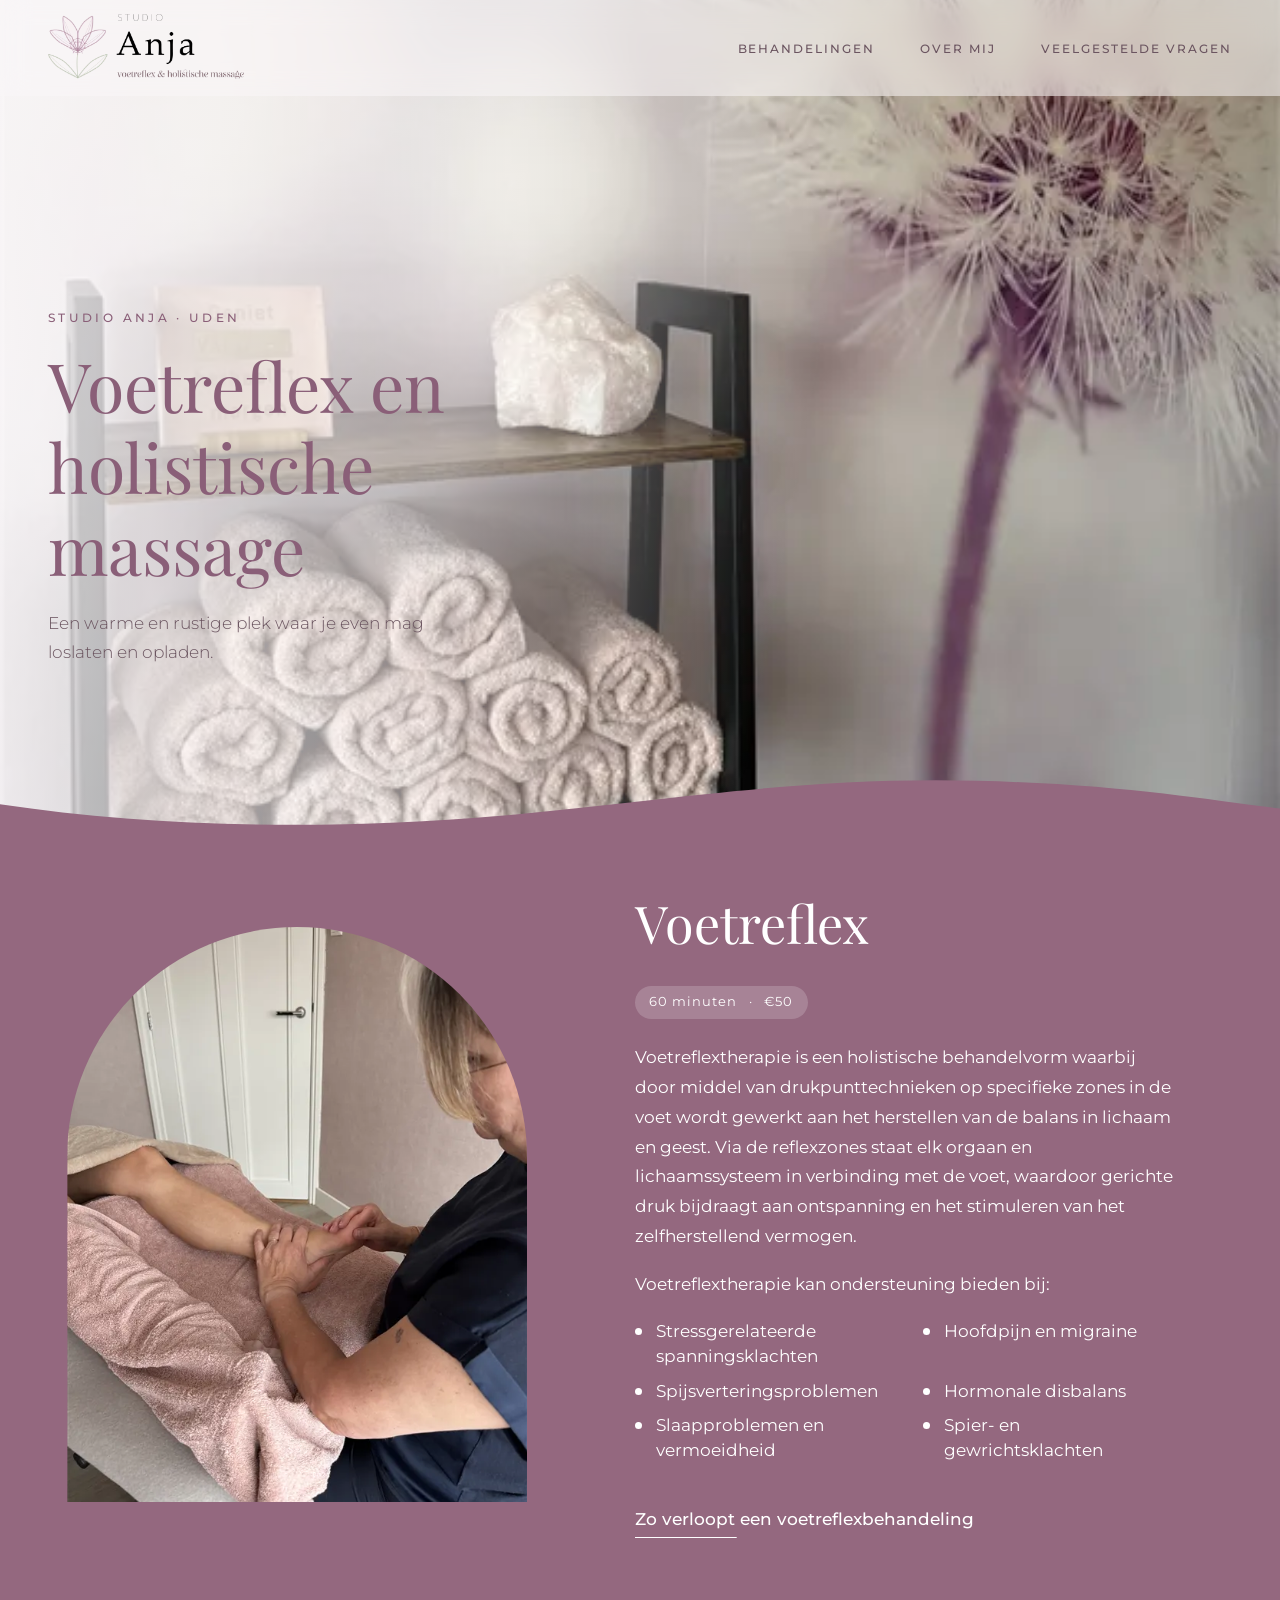
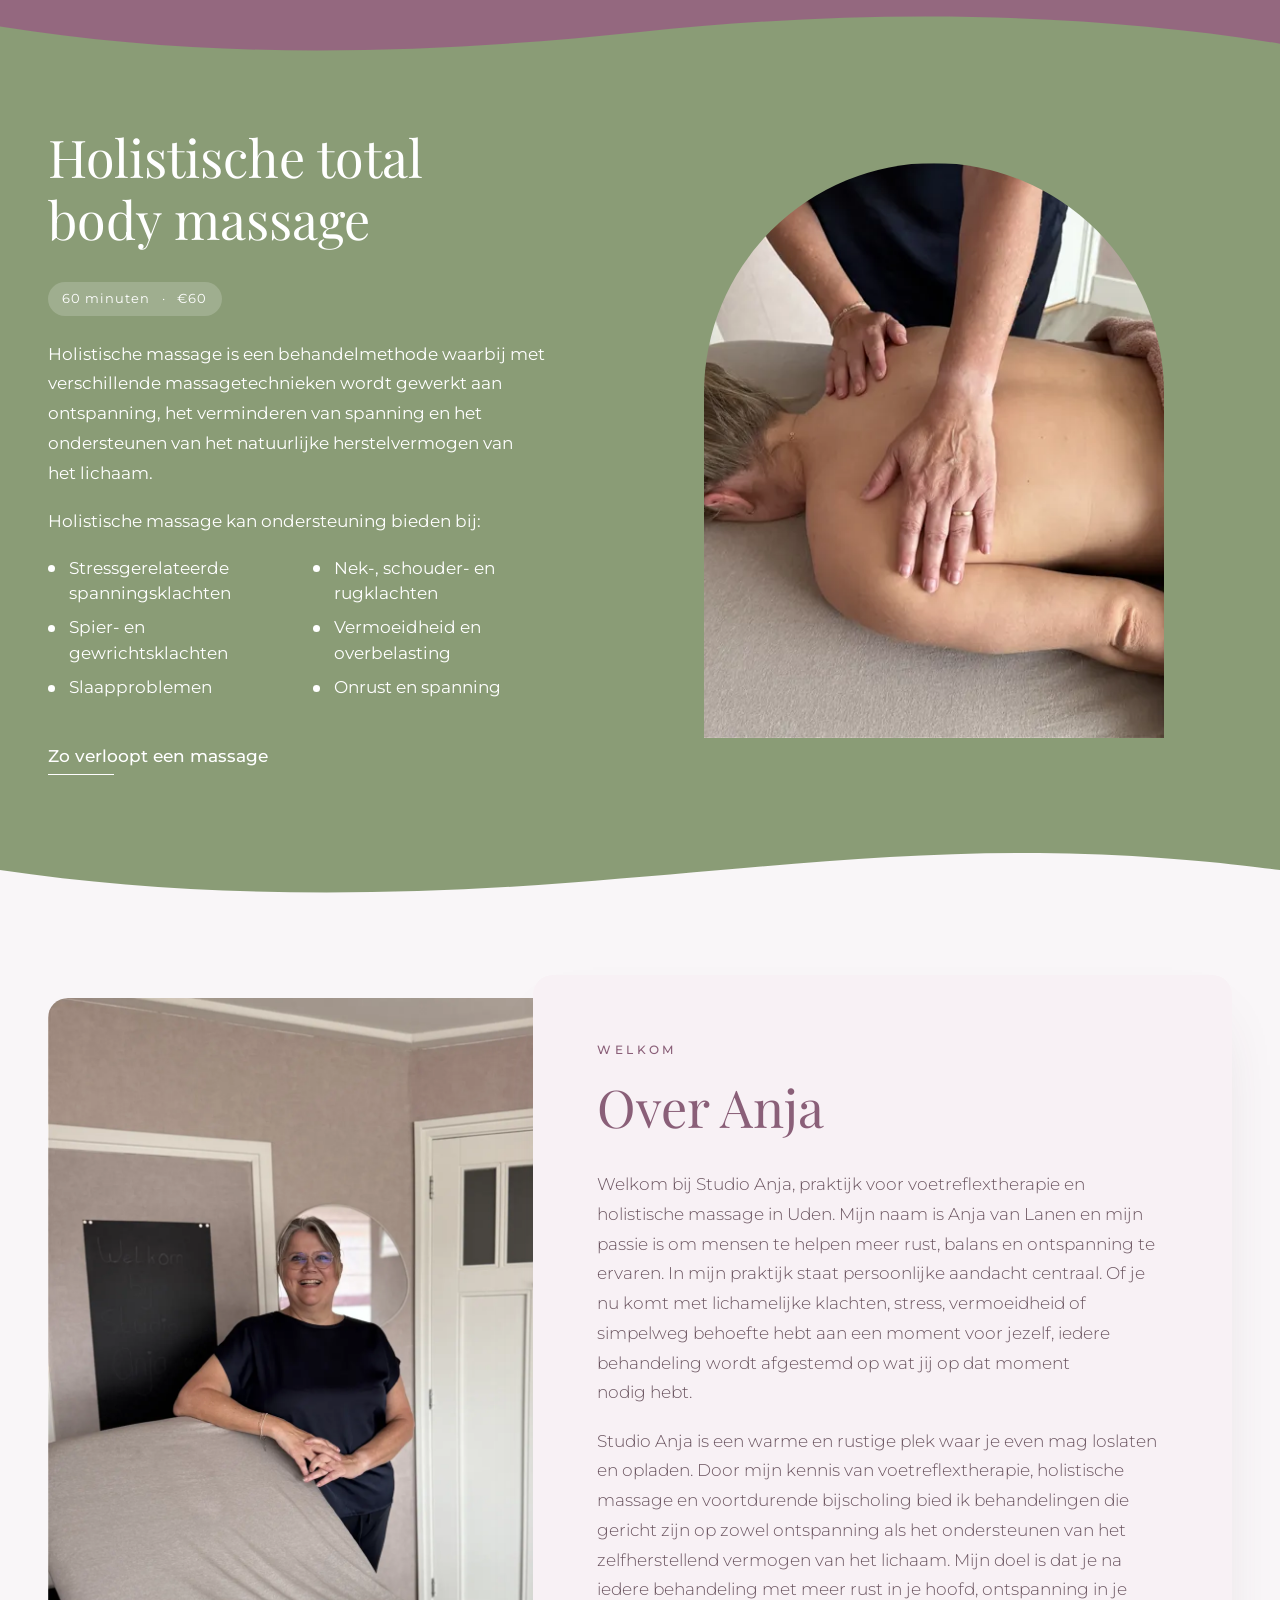
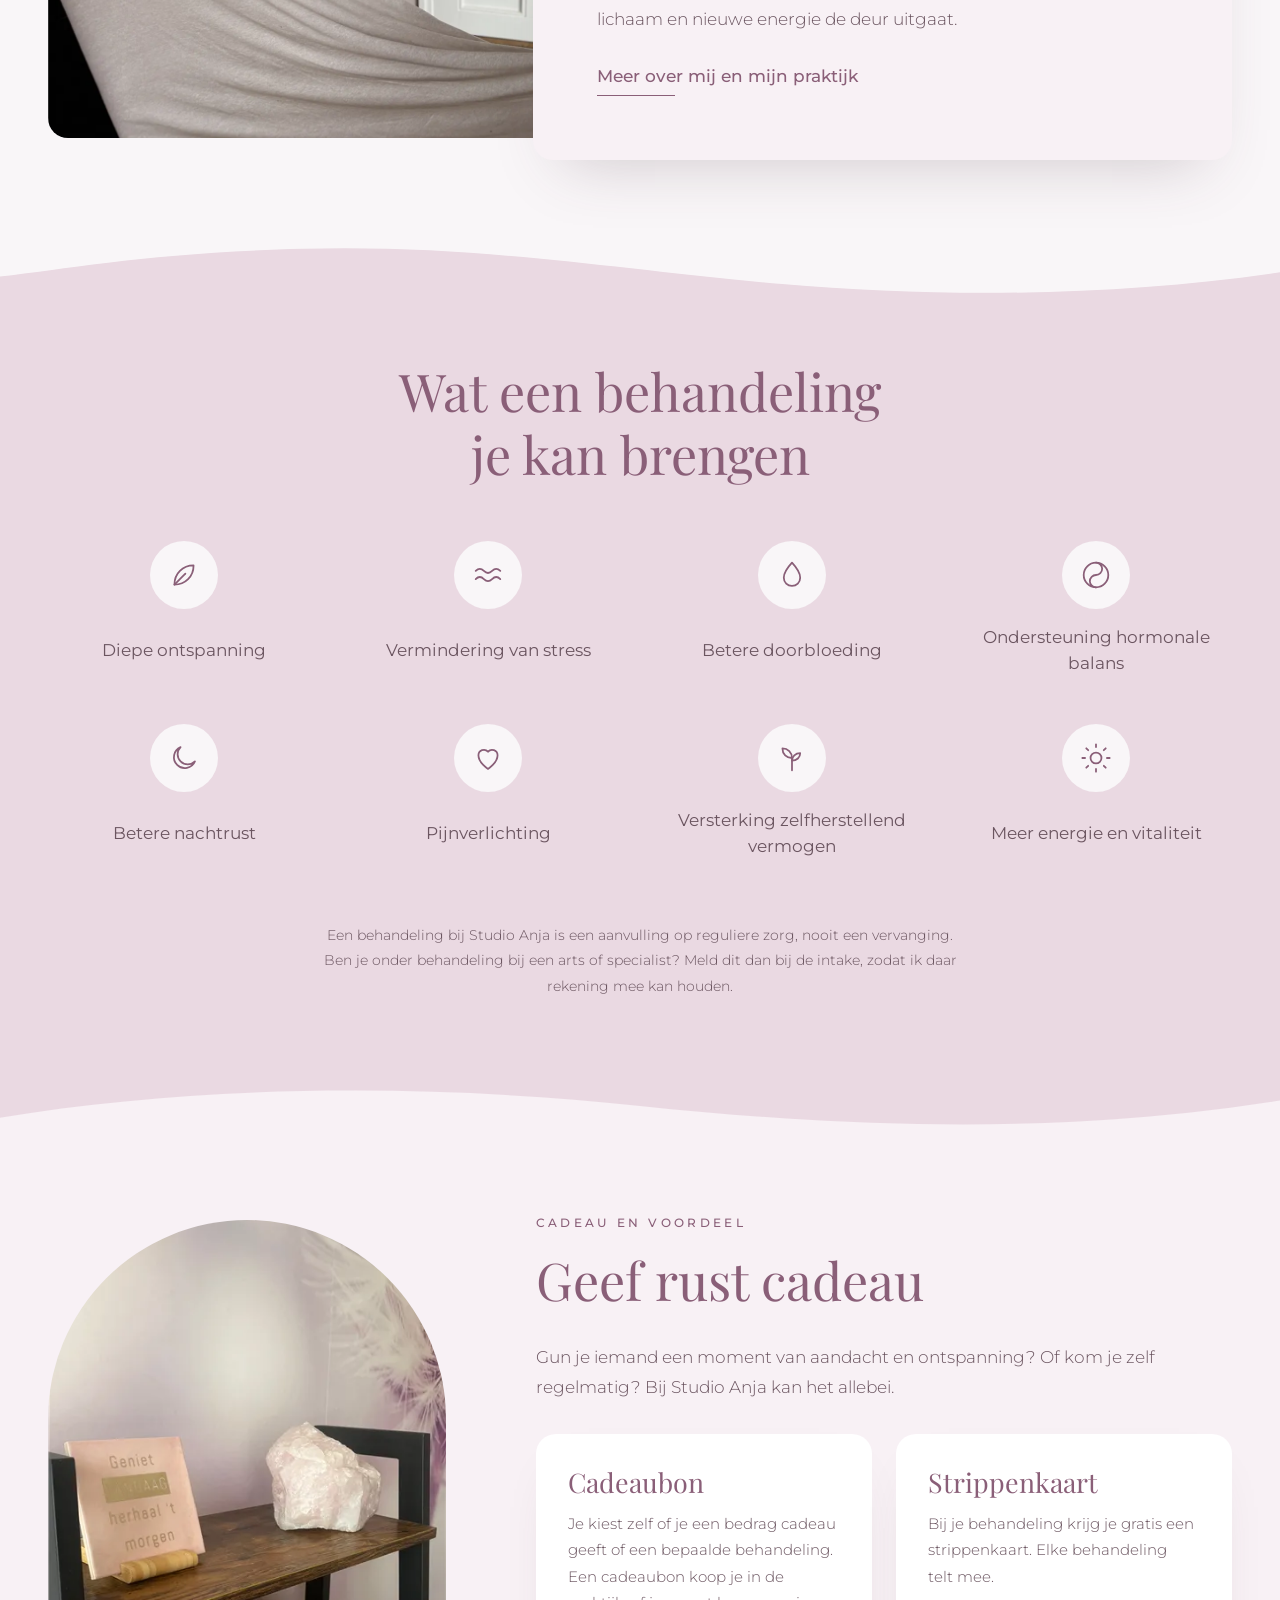
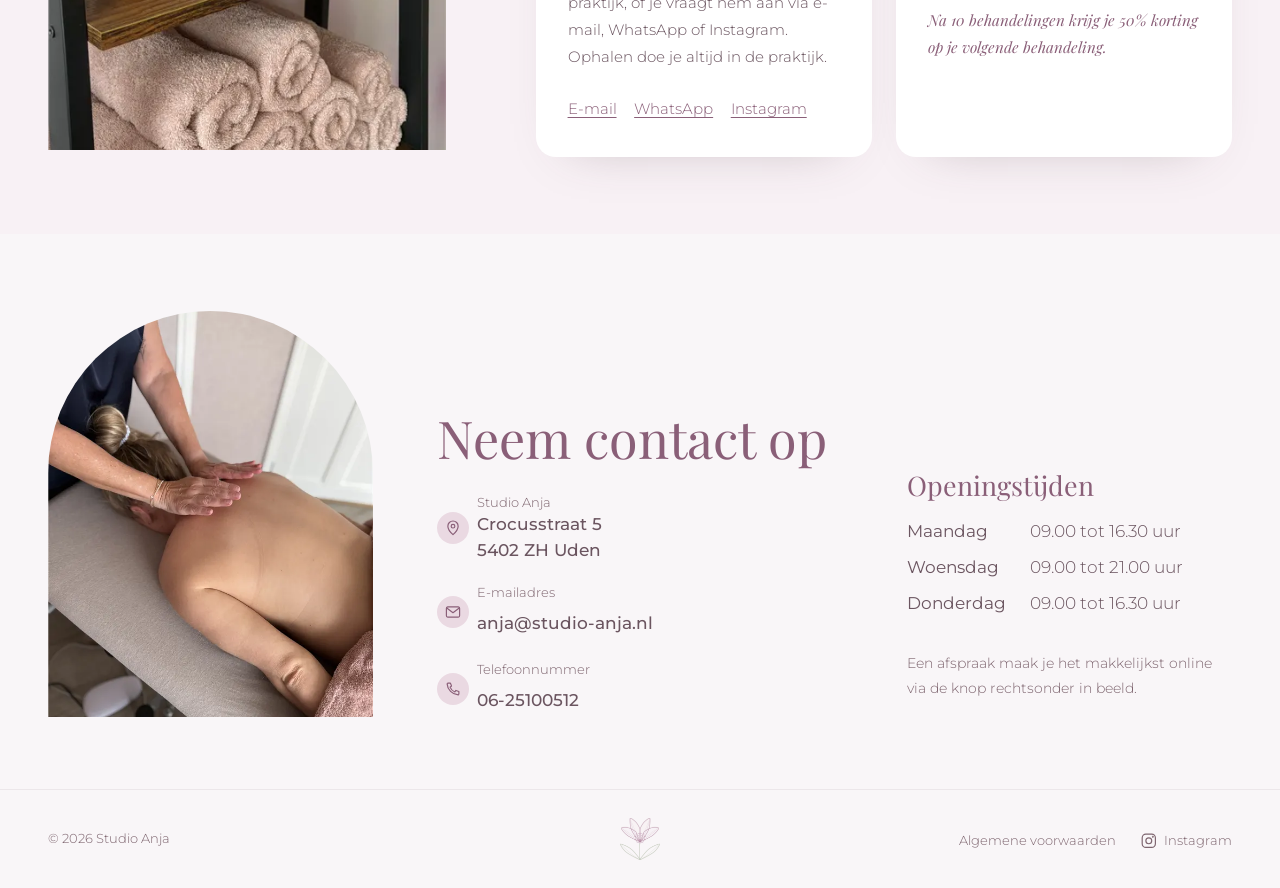
==== commit f5ab81b5: "Fase 6: testen en verbeteren Getest op 375, 768, 1024, 1440 en 1920 pixels: geen horizontaal scrolle" ====
--- a/index.html
+++ b/index.html
@@ -6,7 +6,7 @@
 
   <!-- Titel en omschrijving: dit ziet iemand in de zoekresultaten van Google -->
   <title>Voetreflextherapie en holistische massage in Uden | Studio Anja</title>
-  <meta name="description" content="Studio Anja in Uden: voetreflextherapie en holistische total body massage voor ontspanning en balans. Persoonlijke aandacht in een rustige praktijk, ook voor Maashorst en omgeving.">
+  <meta name="description" content="Studio Anja in Uden: voetreflextherapie en holistische total body massage voor ontspanning en balans. Persoonlijke aandacht, ook voor Maashorst en omgeving.">
   <link rel="canonical" href="https://studio-anja.nl/">
 
   <!-- Hoe de pagina eruitziet als je hem deelt via WhatsApp of social media -->
@@ -49,7 +49,7 @@
     "priceRange": "€50 - €90",
     "founder": {
       "@type": "Person",
-      "name": "Anja van Lanen-van den Acker"
+      "name": "Anja van Lanen"
     },
     "address": {
       "@type": "PostalAddress",
@@ -115,11 +115,11 @@
 
       <div class="container hero__tekst">
         <span class="bovenkop reveal">Studio Anja · Uden</span>
-        <h1 class="reveal" style="--vertraging: .1s">Voetreflex en holistische massage <em>in Uden</em></h1>
+        <h1 class="reveal" style="--vertraging: .1s">Voetreflex en holistische massage</h1>
         <p class="reveal" style="--vertraging: .2s">Een warme en rustige plek waar je even mag loslaten en opladen.</p>
       </div>
 
-      <svg class="golf" viewBox="0 0 1440 120" preserveAspectRatio="none" style="--naar: var(--mauve)" aria-hidden="true"><path d="M0,70 C180,115 380,118 560,92 C760,62 900,18 1100,26 C1260,32 1360,62 1440,78 L1440,120 L0,120 Z"/></svg>
+      <svg class="golf" viewBox="0 0 1440 120" preserveAspectRatio="none" style="--naar: var(--mauve-diep)" aria-hidden="true"><path d="M0,70 C180,115 380,118 560,92 C760,62 900,18 1100,26 C1260,32 1360,62 1440,78 L1440,120 L0,120 Z"/></svg>
     </section>
 
     <!-- ===== Voetreflex ===== -->
@@ -147,7 +147,7 @@
       </div>
     </section>
 
-    <svg class="golf golf--gespiegeld" viewBox="0 0 1440 120" preserveAspectRatio="none" style="--van: var(--mauve); --naar: var(--salie)" aria-hidden="true"><path d="M0,80 C220,20 470,14 720,58 C960,100 1200,112 1440,48 L1440,120 L0,120 Z"/></svg>
+    <svg class="golf golf--gespiegeld" viewBox="0 0 1440 120" preserveAspectRatio="none" style="--van: var(--mauve-diep); --naar: var(--salie-diep)" aria-hidden="true"><path d="M0,80 C220,20 470,14 720,58 C960,100 1200,112 1440,48 L1440,120 L0,120 Z"/></svg>
 
     <!-- ===== Holistische total body massage ===== -->
     <section class="behandeling behandeling--salie" aria-labelledby="titel-massage">
@@ -174,19 +174,19 @@
       </div>
     </section>
 
-    <svg class="golf" viewBox="0 0 1440 120" preserveAspectRatio="none" style="--van: var(--salie); --naar: var(--bg)" aria-hidden="true"><path d="M0,60 C200,110 420,112 640,84 C860,56 1020,20 1220,30 C1330,36 1400,52 1440,60 L1440,120 L0,120 Z"/></svg>
+    <svg class="golf" viewBox="0 0 1440 120" preserveAspectRatio="none" style="--van: var(--salie-diep); --naar: var(--bg)" aria-hidden="true"><path d="M0,60 C200,110 420,112 640,84 C860,56 1020,20 1220,30 C1330,36 1400,52 1440,60 L1440,120 L0,120 Z"/></svg>
 
     <!-- ===== Over Anja ===== -->
     <section class="sectie intro-anja" aria-labelledby="titel-anja">
       <div class="container intro-anja__grid">
         <div class="intro-anja__foto reveal">
-          <img src="assets/img/anja-van-lanen-portret-800.webp" srcset="assets/img/anja-van-lanen-portret-800.webp 600w, assets/img/anja-van-lanen-portret-1600.webp 1200w" sizes="(max-width: 800px) 90vw, 50vw" alt="Anja van Lanen-van den Acker leunt lachend op de behandeltafel in haar praktijk" width="600" height="800" loading="lazy">
+          <img src="assets/img/anja-van-lanen-praktijk-800.webp" srcset="assets/img/anja-van-lanen-praktijk-800.webp 600w, assets/img/anja-van-lanen-praktijk-1600.webp 1200w" sizes="(max-width: 800px) 90vw, 50vw" alt="Anja van Lanen staat lachend achter de behandeltafel in haar praktijk in Uden" width="600" height="800" loading="lazy">
         </div>
 
         <div class="intro-anja__kaart reveal" style="--vertraging: .15s">
           <span class="bovenkop">Welkom</span>
           <h2 id="titel-anja">Over Anja</h2>
-          <p>Welkom bij Studio Anja, praktijk voor voetreflextherapie en holistische massage in Uden. Mijn naam is Anja van Lanen-van den Acker en mijn passie is om mensen te helpen meer rust, balans en ontspanning te ervaren. In mijn praktijk staat persoonlijke aandacht centraal. Of je nu komt met lichamelijke klachten, stress, vermoeidheid of simpelweg behoefte hebt aan een moment voor jezelf, iedere behandeling wordt afgestemd op wat jij op dat moment nodig hebt.</p>
+          <p>Welkom bij Studio Anja, praktijk voor voetreflextherapie en holistische massage in Uden. Mijn naam is Anja van Lanen en mijn passie is om mensen te helpen meer rust, balans en ontspanning te ervaren. In mijn praktijk staat persoonlijke aandacht centraal. Of je nu komt met lichamelijke klachten, stress, vermoeidheid of simpelweg behoefte hebt aan een moment voor jezelf, iedere behandeling wordt afgestemd op wat jij op dat moment nodig hebt.</p>
           <p>Studio Anja is een warme en rustige plek waar je even mag loslaten en opladen. Door mijn kennis van voetreflextherapie, holistische massage en voortdurende bijscholing bied ik behandelingen die gericht zijn op zowel ontspanning als het ondersteunen van het zelfherstellend vermogen van het lichaam. Mijn doel is dat je na iedere behandeling met meer rust in je hoofd, ontspanning in je lichaam en nieuwe energie de deur uitgaat.</p>
           <a class="link-pijl" href="over-mij/">Meer over mij en mijn praktijk</a>
         </div>
--- a/assets/css/style.css
+++ b/assets/css/style.css
@@ -7,7 +7,9 @@
    4. Header en menu
    5. Footer en contact
    6. Homepage
-   7. Animaties en prefers-reduced-motion
+   7. Behandelpagina (tarieven en stappen)
+   8. Over mij, veelgestelde vragen, algemene voorwaarden
+   9. Animaties en prefers-reduced-motion
    ========================================================= */
 
 
@@ -19,13 +21,20 @@
   --mauve: #b2879f;          /* accent, knoppen, voetreflex */
   --oudroze: #cca29f;        /* accent */
   --salie: #b1c09e;          /* holistische massage */
-  --nachtblauw: #192a3d;     /* lopende tekst */
+  --nachtblauw: #192a3d;     /* in de huisstijl, op de site niet meer gebruikt */
   --bg: #f9f6f8;             /* achtergrond */
   --bg-roze: #f8f1f5;        /* achtergrond, iets rozer */
 
-  /* Donkere varianten voor tekst. De lichte huisstijlkleuren zijn te licht
-     om goed leesbaar te zijn als tekst op een lichte achtergrond. */
-  --mauve-donker: #8a5f78;
+  /* Tekstkleuren: warme pruimtinten rond #7e656f.
+     Tussen haakjes het contrast met de achtergrond (minimaal 4,5 nodig). */
+  --tekst-zacht: #7e656f;    /* kleine bijteksten, labels (4,9 op --bg) */
+  --tekst: #6b5560;          /* lopende tekst, menu (6,3 op --bg) */
+  --tekst-diep: #4f3c46;     /* extra donkere tekst, voor als het nodig is */
+
+  /* Donkere varianten van de huisstijl voor leesbaarheid */
+  --mauve-donker: #8a5f78;   /* mauve koppen en knoppen op licht (4,9) */
+  --mauve-diep: #94687f;     /* mauve vlak met witte tekst erop (4,6) */
+  --salie-diep: #8a9c76;     /* salie vlak met witte tekst erop (3,0) */
   --salie-donker: #5f7050;
   --mauve-zacht: #ead9e2;    /* heel licht mauve vlak (zoals "Voordelen") */
 
@@ -36,7 +45,7 @@
   /* Maten: clamp(min, voorkeur, max) laat iets meegroeien met het scherm */
   --container: 1200px;
   --gutter: clamp(1.25rem, 4vw, 3rem);           /* ruimte aan de zijkant */
-  --sectie: clamp(4.5rem, 10vw, 8.5rem);         /* ruimte boven/onder secties */
+  --sectie: clamp(3rem, 6vw, 5.5rem);            /* ruimte boven/onder secties */
   --header-h: 6rem;                              /* hoogte van de header */
   --radius: 1.25rem;
 
@@ -63,7 +72,7 @@
 body {
   margin: 0;
   background: var(--bg);
-  color: var(--nachtblauw);
+  color: var(--tekst);
   font-family: var(--font-tekst);
   font-weight: 300;
   font-size: clamp(1rem, .96rem + .2vw, 1.0625rem);
@@ -86,11 +95,22 @@
 p { margin: 0 0 1.1em; text-wrap: pretty; }
 
 a { color: var(--mauve-donker); text-underline-offset: .2em; }
-a:hover { color: var(--nachtblauw); }
+a:hover { color: var(--tekst); }
 
 img { display: block; max-width: 100%; height: auto; }
 
 ul { padding-left: 1.2em; }
+
+/* Losse tekstlinks een groter klikvlak geven, zodat ze met een vinger
+   makkelijk te raken zijn (minstens 24 pixels hoog, de norm van WCAG 2.2) */
+.contact-lijst a,
+.footer-links a,
+.voorwaarden__inhoud a,
+.kaart__links a,
+.link-pijl {
+  display: inline-block;
+  padding-block: .55rem .2em;
+}
 
 /* Zichtbare focusrand voor wie met het toetsenbord navigeert */
 :focus-visible {
@@ -106,7 +126,7 @@
   top: -4rem;
   z-index: 100;
   padding: .75rem 1.25rem;
-  background: var(--nachtblauw);
+  background: var(--tekst);
   color: #fff;
   border-radius: 999px;
   transition: top .2s;
@@ -159,7 +179,7 @@
   text-decoration: none;
   transition: background-color .4s var(--ease), transform .4s var(--ease);
 }
-.knop:hover { background: var(--nachtblauw); color: #fff; transform: translateY(-2px); }
+.knop:hover { background: var(--tekst); color: #fff; transform: translateY(-2px); }
 
 /* Tekstlink met een lijntje dat bij hover meegroeit */
 .link-pijl {
@@ -192,13 +212,16 @@
 .golf {
   display: block;
   width: 100%;
-  height: clamp(44px, 7vw, 120px);
+  height: clamp(36px, 5vw, 90px);
   background: var(--van, transparent);
   color: var(--naar, var(--mauve));
   fill: currentColor;
-  margin-block: -1px;   /* voorkomt een haarlijntje tussen golf en vlak */
+  margin-block: -1px -3px;   /* overlapt een paar pixels: voorkomt een haarlijntje tussen golf en vlak */
 }
 .golf--gespiegeld { transform: scaleX(-1); }
+/* Het vlak na een golf ligt er net overheen, zodat de onderrand van de golf wegvalt */
+.golf + *,
+footer { position: relative; }
 
 
 /* ---------- 4. Header en menu ---------- */
@@ -217,7 +240,7 @@
 /* Na een stukje scrollen wordt hij iets minder doorzichtig (via main.js) */
 .site-header.is-gescrold {
   background: rgb(249 246 248 / .82);
-  box-shadow: 0 1px 0 rgb(25 42 61 / .06), 0 10px 30px -18px rgb(25 42 61 / .25);
+  box-shadow: 0 1px 0 rgb(79 60 70 / .06), 0 10px 30px -18px rgb(79 60 70 / .25);
 }
 
 .site-header .container {
@@ -244,7 +267,7 @@
   font-weight: 500;
   letter-spacing: .16em;
   text-transform: uppercase;
-  color: var(--nachtblauw);
+  color: var(--tekst);
   text-decoration: none;
   padding-block: .5rem;
 }
@@ -270,7 +293,7 @@
   border: 0;
   border-radius: 50%;
   background: transparent;
-  color: var(--nachtblauw);
+  color: var(--tekst);
   cursor: pointer;
 }
 /* De drie streepjes zijn één span plus ::before en ::after */
@@ -293,8 +316,8 @@
 .menu-knop span::after { transform: translateY(.45rem); }
 /* Open: de streepjes worden een kruisje */
 .menu-knop[aria-expanded="true"] span { background: transparent; }
-.menu-knop[aria-expanded="true"] span::before { transform: rotate(45deg); background: var(--nachtblauw); }
-.menu-knop[aria-expanded="true"] span::after { transform: rotate(-45deg); background: var(--nachtblauw); }
+.menu-knop[aria-expanded="true"] span::before { transform: rotate(45deg); background: var(--tekst); }
+.menu-knop[aria-expanded="true"] span::after { transform: rotate(-45deg); background: var(--tekst); }
 
 @media (max-width: 900px) {
   .menu-knop { display: block; }
@@ -310,7 +333,7 @@
     background: rgb(249 246 248 / .97);
     -webkit-backdrop-filter: blur(14px);
     backdrop-filter: blur(14px);
-    box-shadow: 0 24px 40px -24px rgb(25 42 61 / .3);
+    box-shadow: 0 24px 40px -24px rgb(79 60 70 / .3);
     visibility: hidden;
     transition: grid-template-rows .55s var(--ease), visibility 0s .55s;
   }
@@ -379,12 +402,12 @@
 .contact-lijst .label {
   display: block;
   font-size: .8rem;
-  color: rgb(25 42 61 / .65);
+  color: var(--tekst-zacht);
 }
 .contact-lijst a,
 .contact-lijst strong {
   font-weight: 500;
-  color: var(--nachtblauw);
+  color: var(--tekst);
   text-decoration: none;
 }
 .contact-lijst a:hover { color: var(--mauve-donker); }
@@ -415,14 +438,14 @@
 
 .contact__tip {
   font-size: .9rem;
-  color: rgb(25 42 61 / .75);
+  color: var(--tekst-zacht);
 }
 
 .footer-onder {
-  border-top: 1px solid rgb(25 42 61 / .08);
+  border-top: 1px solid rgb(79 60 70 / .08);
   padding-block: 1.75rem;
   font-size: .8rem;
-  color: rgb(25 42 61 / .65);
+  color: var(--tekst-zacht);
 }
 .footer-onder .container {
   display: grid;
@@ -495,18 +518,11 @@
 .hero__tekst {
   position: relative;
   z-index: 2;
-  padding-block: calc(var(--header-h) + 3rem) 7rem;
+  padding-block: calc(var(--header-h) + 3rem) 5.5rem;
 }
 .hero h1 {
   max-width: 14ch;
   margin-bottom: 1.25rem;
-}
-.hero h1 em {
-  display: block;
-  font-style: italic;
-  color: var(--nachtblauw);
-  font-size: .55em;
-  margin-top: .35em;
 }
 .hero p {
   max-width: 26rem;
@@ -528,15 +544,16 @@
   .hero__tekst { padding-block: 0 5.5rem; }
 }
 
-/* Gekleurd vlak voor een behandeling (mauve of salie).
-   Lopende tekst is hier nachtblauw: wit op deze kleuren leest te moeilijk. */
+/* Gekleurd vlak voor een behandeling (mauve of salie), met lichte tekst.
+   Beide kleuren zijn een paar tinten donkerder dan de huisstijl,
+   zodat de witte tekst beter leesbaar is. */
 .behandeling {
-  padding-block: clamp(3rem, 7vw, 6rem);
-}
-.behandeling--mauve { background: var(--mauve); }
-.behandeling--salie { background: var(--salie); }
-.behandeling--mauve h2 { color: #fff; }
-.behandeling--salie h2 { color: var(--nachtblauw); }
+  padding-block: clamp(2.5rem, 5vw, 4.5rem);
+  color: #fff;
+}
+.behandeling--mauve { background: var(--mauve-diep); }
+.behandeling--salie { background: var(--salie-diep); }
+.behandeling h2 { color: #fff; }
 
 .behandeling__grid {
   display: grid;
@@ -597,7 +614,9 @@
   border-radius: 50%;
   background: #fff;
 }
-.behandeling a.link-pijl { color: var(--nachtblauw); }
+.behandeling a.link-pijl { color: inherit; }   /* zelfde kleur als de tekst van het vlak */
+.behandeling a.link-pijl:hover { color: inherit; opacity: .8; }
+.behandeling .label-prijs { background: rgb(255 255 255 / .18); }
 
 @media (max-width: 800px) {
   .behandeling__grid { grid-template-columns: 1fr; }
@@ -609,6 +628,7 @@
 }
 
 /* Over Anja: foto met een kaart die er half overheen valt */
+.intro-anja { background: var(--bg); }
 .intro-anja__grid {
   display: grid;
   grid-template-columns: minmax(0, 6fr) minmax(0, 6fr);
@@ -630,7 +650,7 @@
   padding: clamp(2rem, 5vw, 4rem);
   background: var(--bg-roze);
   border-radius: var(--radius);
-  box-shadow: 0 30px 60px -30px rgb(25 42 61 / .25);
+  box-shadow: 0 30px 60px -30px rgb(79 60 70 / .25);
 }
 
 @media (max-width: 800px) {
@@ -679,7 +699,7 @@
   max-width: 40rem;
   margin: 4rem auto 0;
   font-size: .9rem;
-  color: rgb(25 42 61 / .75);
+  color: var(--tekst);       /* --tekst-zacht is op dit roze vlak te licht */
 }
 
 @media (max-width: 800px) {
@@ -704,7 +724,7 @@
   padding: 2rem;
   border-radius: var(--radius);
   background: #fff;
-  box-shadow: 0 20px 50px -35px rgb(25 42 61 / .35);
+  box-shadow: 0 20px 50px -35px rgb(79 60 70 / .35);
 }
 .kaart h3 { margin-bottom: .75rem; }
 .kaart p { font-size: .95rem; }
@@ -731,7 +751,567 @@
 }
 
 
-/* ---------- 7. Animaties ---------- */
+/* ---------- 7. Behandelpagina ---------- */
+
+/* Tarieven bovenaan */
+.tarieven__grid {
+  display: grid;
+  grid-template-columns: minmax(0, 4fr) minmax(0, 7fr);
+  gap: clamp(2.5rem, 7vw, 7rem);
+  align-items: start;   /* foto en tekst beginnen op dezelfde hoogte */
+}
+.tarieven__foto { aspect-ratio: 4 / 5; max-width: 400px; }
+.tarieven__intro { max-width: 34rem; }
+
+.prijslijst {
+  list-style: none;
+  margin: 2.5rem 0 1.5rem;
+  padding: 0;
+  border-top: 1px solid rgb(79 60 70 / .12);
+}
+.prijslijst li {
+  display: grid;
+  grid-template-columns: 1fr auto;
+  align-items: baseline;
+  gap: .25rem 2rem;
+  padding: 1.35rem 0;
+  border-bottom: 1px solid rgb(79 60 70 / .12);
+}
+.prijslijst__naam {
+  font-family: var(--font-kop);
+  font-size: clamp(1.15rem, 1.05rem + .4vw, 1.4rem);
+  color: var(--mauve-donker);
+}
+.prijslijst__tijd {
+  grid-column: 1;
+  font-size: .85rem;
+  color: var(--tekst-zacht);
+}
+.prijslijst__prijs {
+  grid-column: 2;
+  grid-row: 1 / span 2;
+  align-self: center;
+  font-family: var(--font-kop);
+  font-size: clamp(1.3rem, 1.15rem + .5vw, 1.6rem);
+  color: var(--mauve-donker);
+}
+.tarieven__noot {
+  font-size: .95rem;
+  color: var(--tekst);
+}
+
+@media (max-width: 800px) {
+  .tarieven__grid { grid-template-columns: 1fr; }
+  .tarieven__foto { max-width: 300px; width: 100%; justify-self: center; }
+}
+
+/* Een behandeling met een stappenplan */
+.stappenplan {
+  padding-block: clamp(2.5rem, 5vw, 4.5rem);
+}
+.stappenplan__kop {
+  max-width: 44rem;
+  margin: 0 auto clamp(2.5rem, 5vw, 4rem);
+  text-align: center;
+}
+.stappenplan__kop .bovenkop { color: inherit; opacity: .85; }
+
+/* Mauve: donker vlak met lichte tekst */
+.stappenplan--mauve { background: var(--mauve-diep); color: #fff; }
+.stappenplan--mauve h2,
+.stappenplan--mauve h3 { color: #fff; }
+
+/* Massage: lichte achtergrond met saliegroene accenten (zoals in Canva) */
+.stappenplan--salie h2,
+.stappenplan--salie h3 { color: var(--salie-donker); }
+.stappenplan--salie .bovenkop { color: var(--salie-donker); }
+
+/* ---- Het stappenpad ----
+   Een golflijn verbindt de drie stappen en tekent zichzelf terwijl je scrolt.
+   main.js zet daarvoor twee dingen op het pad:
+   --voortgang  een getal van 0 tot 1: hoe ver de lijn getekend is
+   --x1 --y1 --x2 --y2  de middens van de eerste en laatste cirkel
+   Zodra de lijn een stap bereikt, krijgt die stap de class "is-actief". */
+.stappenpad {
+  --beeld: 150px;                         /* doorsnede van de ronde foto */
+  --kolom-gat: clamp(2rem, 4vw, 3.5rem);
+  --accent: #fff;                         /* lijn en ring (mauve vlak) */
+  --spoor: rgb(255 255 255 / .3);         /* de nog niet getekende lijn */
+  --adem: rgb(255 255 255 / .14);         /* de ademende vorm achter de foto */
+  position: relative;
+}
+.stappenplan--salie .stappenpad {
+  --accent: var(--salie-diep);
+  --spoor: rgb(138 156 118 / .4);
+  --adem: rgb(177 192 158 / .38);
+}
+
+/* De lijn ligt achter de stappen. Zonder JavaScript is hij er niet. */
+.stappenpad__lijn {
+  position: absolute;
+  display: none;
+  overflow: visible;
+  pointer-events: none;
+  fill: none;
+}
+.js .stappenpad__lijn--breed {
+  display: block;
+  left: var(--x1);
+  top: calc(var(--y1) - 22px);
+  width: calc(var(--x2) - var(--x1));
+  height: 44px;
+}
+.stappenpad__lijn .spoor {
+  stroke: var(--spoor);
+  stroke-width: 1.5;
+  stroke-dasharray: .004 .01;             /* stippellijn (in "padlengte", zie pathLength="1") */
+}
+.stappenpad__lijn .getekend {
+  stroke: var(--accent);
+  stroke-width: 2;
+  stroke-linecap: round;
+  stroke-dasharray: 1;
+  stroke-dashoffset: calc(1 - var(--voortgang, 0));   /* 0 = niets, 1 = helemaal */
+}
+
+.stappen {
+  list-style: none;
+  margin: 0;
+  padding: 0;
+  display: grid;
+  grid-template-columns: repeat(3, minmax(0, 1fr));
+  gap: var(--kolom-gat);
+  position: relative;                     /* ligt boven de lijn */
+}
+.stap { text-align: center; }
+
+/* Ronde foto met ring, nummer en ademende vorm */
+.stap__beeld {
+  position: relative;
+  width: var(--beeld);
+  height: var(--beeld);
+  margin: 0 auto 1.75rem;
+}
+.stap__adem {
+  position: absolute;
+  inset: -16%;
+  background: var(--adem);
+  border-radius: 58% 42% 55% 45% / 48% 60% 40% 52%;
+  animation: ademen 8s ease-in-out infinite alternate;
+  transition: scale .6s var(--ease), opacity 1s var(--ease);
+}
+.stap:nth-child(2) .stap__adem { animation-delay: -2.7s; }
+.stap:nth-child(3) .stap__adem { animation-delay: -5.4s; }
+
+/* Rustig in- en uitademen: groter worden en van vorm veranderen */
+@keyframes ademen {
+  from { transform: scale(.94) rotate(0deg); border-radius: 58% 42% 55% 45% / 48% 60% 40% 52%; }
+  to   { transform: scale(1.06) rotate(12deg); border-radius: 44% 56% 42% 58% / 57% 43% 57% 43%; }
+}
+
+.stap__foto {
+  position: absolute;
+  inset: 9px;
+  border-radius: 50%;
+  overflow: hidden;
+  background: var(--adem);
+  transition: transform 1s var(--ease), opacity 1s var(--ease), filter 1s var(--ease);
+}
+.stap__foto img {
+  width: 100%;
+  height: 100%;
+  object-fit: cover;
+  transition: transform .6s var(--ease);
+}
+
+/* De ring om de foto: een SVG-cirkel die zich tekent */
+.stap__ring {
+  position: absolute;
+  inset: 0;
+  transform: rotate(-90deg);              /* begin bovenaan */
+  fill: none;
+  stroke: var(--accent);
+  stroke-width: 1.5;
+  stroke-dasharray: 1;
+  stroke-dashoffset: 0;
+  transition: stroke-dashoffset 1.3s var(--ease);
+}
+
+/* Nummer: strak, in Montserrat */
+.stap__nummer {
+  position: absolute;
+  top: 2%;
+  right: -2%;
+  display: grid;
+  place-items: center;
+  width: 2.6rem;
+  height: 2.6rem;
+  border-radius: 50%;
+  background: var(--accent);
+  color: var(--mauve-diep);
+  font-family: var(--font-tekst);
+  font-size: .78rem;
+  font-weight: 400;
+  letter-spacing: .08em;
+  font-variant-numeric: tabular-nums;
+  transition: transform .8s var(--ease), opacity .8s var(--ease);
+}
+.stappenplan--salie .stap__nummer { color: #fff; }
+
+.stap h3 { margin-bottom: .6rem; }
+.stap p { font-size: .975rem; }
+.stappenplan--mauve .stap p { font-weight: 400; }
+.stap__tekst { transition: opacity 1s var(--ease), transform 1s var(--ease); }
+
+/* Begintoestand (alleen met JavaScript): de stap wacht tot de lijn er is */
+.js .stap:not(.is-actief) .stap__foto { opacity: .45; transform: scale(.82); filter: grayscale(.7); }
+.js .stap:not(.is-actief) .stap__ring { stroke-dashoffset: 1; }
+.js .stap:not(.is-actief) .stap__nummer { opacity: 0; transform: scale(.6); }
+.js .stap:not(.is-actief) .stap__adem { opacity: 0; animation-play-state: paused; }
+.js .stap:not(.is-actief) .stap__tekst { opacity: .5; transform: translateY(10px); }
+
+/* Hover, alleen met een muis */
+@media (hover: hover) {
+  .stap:hover .stap__foto img { transform: scale(1.08); }
+  .stap:hover .stap__adem { scale: 1.1; }
+}
+
+/* Afsluitende zin onder de stappen */
+.stappenplan__slot {
+  max-width: 34rem;
+  margin: clamp(2.5rem, 5vw, 3.5rem) auto 0;
+  text-align: center;
+  font-size: .95rem;
+  font-weight: 400;
+  line-height: 1.7;
+}
+.stappenplan__slot::before {
+  content: "";
+  display: block;
+  width: 2.5rem;
+  height: 1px;
+  margin: 0 auto 1.25rem;
+  background: currentColor;
+  opacity: .5;
+}
+
+/* Tablet en telefoon: stappen onder elkaar, cirkel links, lijn verticaal */
+@media (max-width: 900px) {
+  .stappenpad { --beeld: 112px; }
+  .js .stappenpad__lijn--breed { display: none; }
+  .js .stappenpad__lijn--smal {
+    display: block;
+    left: calc(var(--x1) - 20px);
+    top: var(--y1);
+    width: 40px;
+    height: calc(var(--y2) - var(--y1));
+  }
+  .stappen { grid-template-columns: 1fr; gap: 2.5rem; }
+  .stap {
+    display: grid;
+    grid-template-columns: var(--beeld) minmax(0, 1fr);
+    gap: 1.75rem;
+    align-items: start;
+    text-align: left;
+  }
+  .stap__beeld { margin: 0; }
+}
+@media (max-width: 560px) {
+  .stappenpad { --beeld: 92px; }
+  .stap { gap: 1.25rem; }
+  .stap__nummer { width: 2.3rem; height: 2.3rem; font-size: .75rem; }
+}
+
+/* Combibehandeling */
+.combi {
+  background: var(--mauve-zacht);
+  text-align: center;
+}
+.combi .container { max-width: 46rem; }
+.combi .label-prijs { background: var(--bg); color: var(--mauve-donker); }
+.combi__noot {
+  margin-top: 2rem;
+  font-size: .9rem;
+  color: var(--tekst);       /* --tekst-zacht is op dit roze vlak te licht */
+}
+
+
+/* ---------- 8. Over mij, veelgestelde vragen, algemene voorwaarden ---------- */
+
+/* Twee kolommen: tekst en beeld (gebruikt op Over mij en Veelgestelde vragen) */
+.duo {
+  display: grid;
+  grid-template-columns: minmax(0, 5fr) minmax(0, 6fr);
+  gap: clamp(2.5rem, 7vw, 6rem);
+  align-items: center;
+}
+.duo--omgekeerd > :first-child { order: 2; }
+.duo__tekst { max-width: 36rem; }
+
+/* Ronde foto */
+.rond {
+  aspect-ratio: 1;
+  border-radius: 50%;
+  overflow: hidden;
+  width: 100%;
+  max-width: 440px;
+  justify-self: center;
+}
+.rond img { width: 100%; height: 100%; object-fit: cover; }
+
+@media (max-width: 800px) {
+  .duo { grid-template-columns: 1fr; }
+  .duo--omgekeerd > :first-child { order: 0; }
+  .rond { max-width: 300px; }
+}
+
+/* Klaproos-kaartje onder de missie */
+.klaproos-noot {
+  display: grid;
+  grid-template-columns: 4.5rem 1fr;
+  gap: 1.25rem;
+  align-items: center;
+  margin-top: 1.75rem;
+  padding: 1.25rem 1.5rem 1.25rem 1.25rem;
+  border-radius: var(--radius);
+  background: var(--bg-roze);
+  box-shadow: 0 20px 45px -35px rgb(79 60 70 / .35);
+}
+.klaproos-noot p {
+  margin: 0;
+  font-family: var(--font-kop);
+  font-style: italic;
+  font-size: 1rem;
+  line-height: 1.6;
+  color: var(--tekst);
+}
+.klaproos-noot__bloem {
+  width: 100%;
+  height: auto;
+  transform-origin: 50% 100%;             /* draaien vanuit de steel */
+}
+@media (max-width: 560px) {
+  .klaproos-noot { grid-template-columns: 1fr; gap: .75rem; padding: 1.25rem; }
+  .klaproos-noot__bloem { width: 3.25rem; }
+}
+
+/* De bloei: zodra het kaartje in beeld komt (class "is-zichtbaar"),
+   groeit de klaproos van onder naar boven open en wiegt daarna zacht. */
+.js .klaproos-noot .klaproos-noot__bloem { clip-path: inset(100% 0 0 0); }
+.js .klaproos-noot.is-zichtbaar .klaproos-noot__bloem {
+  animation:
+    bloeien 2.2s var(--ease) .5s forwards,
+    wiegen 6s ease-in-out 2.7s infinite alternate;
+}
+@keyframes bloeien {
+  0%   { clip-path: inset(100% 0 0 0); transform: scale(.7) rotate(-12deg); }
+  60%  { clip-path: inset(0 0 0 0);    transform: scale(1.06) rotate(3deg); }
+  100% { clip-path: inset(0 0 0 0);    transform: scale(1) rotate(0deg); }
+}
+@keyframes wiegen {
+  from { clip-path: inset(0 0 0 0); transform: rotate(-3deg); }
+  to   { clip-path: inset(0 0 0 0); transform: rotate(3deg); }
+}
+
+/* Over mij: alles een maatje kleiner, zodat de pagina compact blijft */
+.pagina-over-mij h1 { font-size: clamp(2rem, 1.5rem + 2vw, 3rem); }
+.pagina-over-mij .rond { max-width: 360px; }
+.pagina-over-mij .tekstblok h2 { font-size: clamp(1.45rem, 1.25rem + .8vw, 1.9rem); }
+.pagina-over-mij .icoon-groot { width: 2.5rem; height: 2.5rem; margin-bottom: .75rem; }
+.pagina-over-mij .tekstblok + .tekstblok { margin-top: 2rem; }
+.pagina-over-mij .fotoduo { max-width: 420px; justify-self: center; }
+.pagina-over-mij .fotoduo .boog:last-child { margin-top: 2.5rem; }
+.pagina-over-mij .citaat { padding-block: clamp(2rem, 4vw, 3rem); }
+.pagina-over-mij .citaat blockquote { font-size: clamp(1.2rem, 1rem + .9vw, 1.6rem); }
+
+/* Opleiding en praktijk */
+.icoon-groot {
+  width: 3.5rem;
+  height: 3.5rem;
+  margin-bottom: 1.25rem;
+  color: var(--mauve-donker);
+  fill: none;
+  stroke: currentColor;
+  stroke-width: 1.2;
+  stroke-linecap: round;
+  stroke-linejoin: round;
+}
+.tekstblok + .tekstblok { margin-top: clamp(2.5rem, 5vw, 3.5rem); }
+
+/* Twee boogfoto's die een beetje verspringen */
+.fotoduo {
+  display: grid;
+  grid-template-columns: 1fr 1fr;
+  gap: 1.25rem;
+  align-items: start;
+}
+.fotoduo .boog { aspect-ratio: 3 / 4; }
+.fotoduo .boog:last-child { margin-top: 4rem; }
+
+/* Citaat op mauve */
+.citaat {
+  background: var(--mauve-diep);
+  color: #fff;
+  text-align: center;
+  padding-block: var(--sectie);
+}
+.citaat blockquote {
+  max-width: 46rem;
+  margin: 0 auto;
+  font-family: var(--font-kop);
+  font-style: italic;
+  font-size: clamp(1.35rem, 1.1rem + 1.1vw, 2rem);
+  line-height: 1.5;
+}
+.citaat blockquote::before {
+  content: "\201C";                       /* het openingsaanhalingsteken */
+  display: block;
+  font-size: 3.5em;
+  line-height: .6;
+  margin-bottom: .2em;
+  opacity: .5;
+}
+.citaat p { margin: 0; }
+.citaat cite {
+  display: block;
+  margin-top: 1.5rem;
+  font-family: var(--font-tekst);
+  font-style: normal;
+  font-size: .8rem;
+  letter-spacing: .2em;
+  text-transform: uppercase;
+  opacity: .85;
+}
+
+/* ---- Veelgestelde vragen ---- */
+.vragen-nav {
+  display: flex;
+  flex-wrap: wrap;
+  gap: .6rem;
+  margin-top: 2rem;
+  padding: 0;
+  list-style: none;
+}
+.vragen-nav a {
+  display: inline-block;
+  padding: .55em 1.2em;
+  border: 1px solid rgb(138 95 120 / .35);
+  border-radius: 999px;
+  font-size: .85rem;
+  font-weight: 400;
+  text-decoration: none;
+  transition: background-color .3s var(--ease), color .3s var(--ease);
+}
+.vragen-nav a:hover { background: var(--mauve-donker); color: #fff; }
+
+.vragen { max-width: 52rem; }
+.vragen-groep + .vragen-groep { margin-top: clamp(3rem, 6vw, 4.5rem); }
+.vragen-groep h2 { font-size: clamp(1.6rem, 1.3rem + 1.2vw, 2.2rem); }
+
+/* Uitklapvraag. <details> en <summary> zijn HTML-elementen die zelf al
+   open en dicht kunnen: daar is geen JavaScript voor nodig. */
+.vraag { border-bottom: 1px solid rgb(79 60 70 / .14); }
+.vraag:first-of-type { border-top: 1px solid rgb(79 60 70 / .14); }
+.vraag summary {
+  display: flex;
+  justify-content: space-between;
+  align-items: center;
+  gap: 1.5rem;
+  padding: 1.3rem 0;
+  list-style: none;                       /* geen standaard driehoekje */
+  cursor: pointer;
+  font-family: var(--font-kop);
+  font-size: clamp(1.05rem, 1rem + .3vw, 1.25rem);
+  line-height: 1.4;
+  color: var(--mauve-donker);
+  transition: color .3s var(--ease);
+}
+.vraag summary::-webkit-details-marker { display: none; }
+.vraag summary:hover { color: var(--tekst); }
+
+/* Plusje dat een minnetje wordt */
+.vraag summary::after {
+  content: "";
+  flex-shrink: 0;
+  width: 1.9rem;
+  height: 1.9rem;
+  border-radius: 50%;
+  background:
+    linear-gradient(currentColor, currentColor) center / 11px 1.5px no-repeat,
+    linear-gradient(currentColor, currentColor) center / 1.5px 11px no-repeat,
+    var(--mauve-zacht);
+  transition: transform .45s var(--ease), background-size .45s var(--ease);
+}
+.vraag[open] summary::after {
+  transform: rotate(180deg);
+  background-size: 11px 1.5px, 1.5px 0, auto;
+}
+
+.vraag__antwoord { padding: 0 3.5rem 1.4rem 0; }
+.vraag__antwoord p:last-child { margin-bottom: 0; }
+
+/* Soepel open- en dichtschuiven. Werkt in nieuwe browsers (Chrome, Edge);
+   in andere browsers springt het antwoord gewoon open. */
+:root { interpolate-size: allow-keywords; }
+.vraag::details-content {
+  block-size: 0;
+  overflow: hidden;
+  transition: block-size .5s var(--ease), content-visibility .5s allow-discrete;
+}
+.vraag[open]::details-content { block-size: auto; }
+
+.vragen-contact {
+  max-width: 52rem;
+  margin-top: clamp(3rem, 6vw, 4.5rem);
+  padding: clamp(1.75rem, 4vw, 2.75rem);
+  border-radius: var(--radius);
+  background: var(--mauve-zacht);
+}
+.vragen-contact h2 { font-size: clamp(1.5rem, 1.3rem + .8vw, 2rem); margin-bottom: .5rem; }
+.vragen-contact .kaart__links { margin-top: 1rem; font-size: .95rem; }
+
+@media (max-width: 560px) {
+  .vraag__antwoord { padding-right: 0; }
+}
+
+/* ---- Algemene voorwaarden ---- */
+.voorwaarden {
+  display: grid;
+  grid-template-columns: 15rem minmax(0, 46rem);
+  gap: clamp(2rem, 6vw, 5rem);
+  align-items: start;
+}
+/* Inhoudsopgave die blijft staan tijdens het lezen */
+.voorwaarden__inhoud {
+  position: sticky;
+  top: calc(var(--header-h) + 1.5rem);
+  font-size: .85rem;
+}
+.voorwaarden__inhoud ol { list-style: none; margin: 0; padding: 0; display: grid; gap: .35rem; }
+.voorwaarden__inhoud a { color: var(--tekst); text-decoration: none; }
+.voorwaarden__inhoud a:hover { color: var(--mauve-donker); text-decoration: underline; }
+
+.artikel + .artikel { margin-top: 2.25rem; }
+.artikel h2 {
+  font-size: clamp(1.25rem, 1.15rem + .4vw, 1.5rem);
+  margin-bottom: .75rem;
+}
+/* Genummerde regels met het nummer in een eigen kolom */
+.artikel p {
+  display: grid;
+  grid-template-columns: 2.5rem 1fr;
+  margin-bottom: .6rem;
+}
+.artikel p span:first-child { color: var(--tekst-zacht); font-variant-numeric: tabular-nums; }
+
+@media (max-width: 900px) {
+  .voorwaarden { grid-template-columns: 1fr; }
+  .voorwaarden__inhoud { position: static; }
+  .voorwaarden__inhoud ol { grid-template-columns: repeat(2, minmax(0, 1fr)); }
+}
+
+
+/* ---------- 9. Animaties ---------- */
 /* Elementen met class "reveal" faden rustig in zodra ze in beeld komen.
    Alleen als JavaScript werkt (class "js" op <html>), anders blijft alles
    gewoon zichtbaar. */
@@ -756,4 +1336,17 @@
     transition-delay: 0s !important;
   }
   .js .reveal { opacity: 1; transform: none; }
-}
+  /* Geen inzoomende foto's bij hover */
+  .stap:hover .stap__foto img,
+  .behandeling__foto:hover img { transform: none; }
+  /* Stappenpad: lijn meteen helemaal, alle stappen actief, geen ademen */
+  .stappenpad { --voortgang: 1 !important; }
+  .js .stap:not(.is-actief) .stap__foto { opacity: 1; transform: none; filter: none; }
+  .js .stap:not(.is-actief) .stap__ring { stroke-dashoffset: 0; }
+  .js .stap:not(.is-actief) .stap__nummer { opacity: 1; transform: none; }
+  .js .stap .stap__adem { opacity: 1; animation: none; }
+  .stap:hover .stap__adem { scale: 1; }
+  /* Klaproos meteen in bloei, zonder wiegen */
+  .js .klaproos-noot .klaproos-noot__bloem { clip-path: none; animation: none; }
+  .js .stap:not(.is-actief) .stap__tekst { opacity: 1; transform: none; }
+}
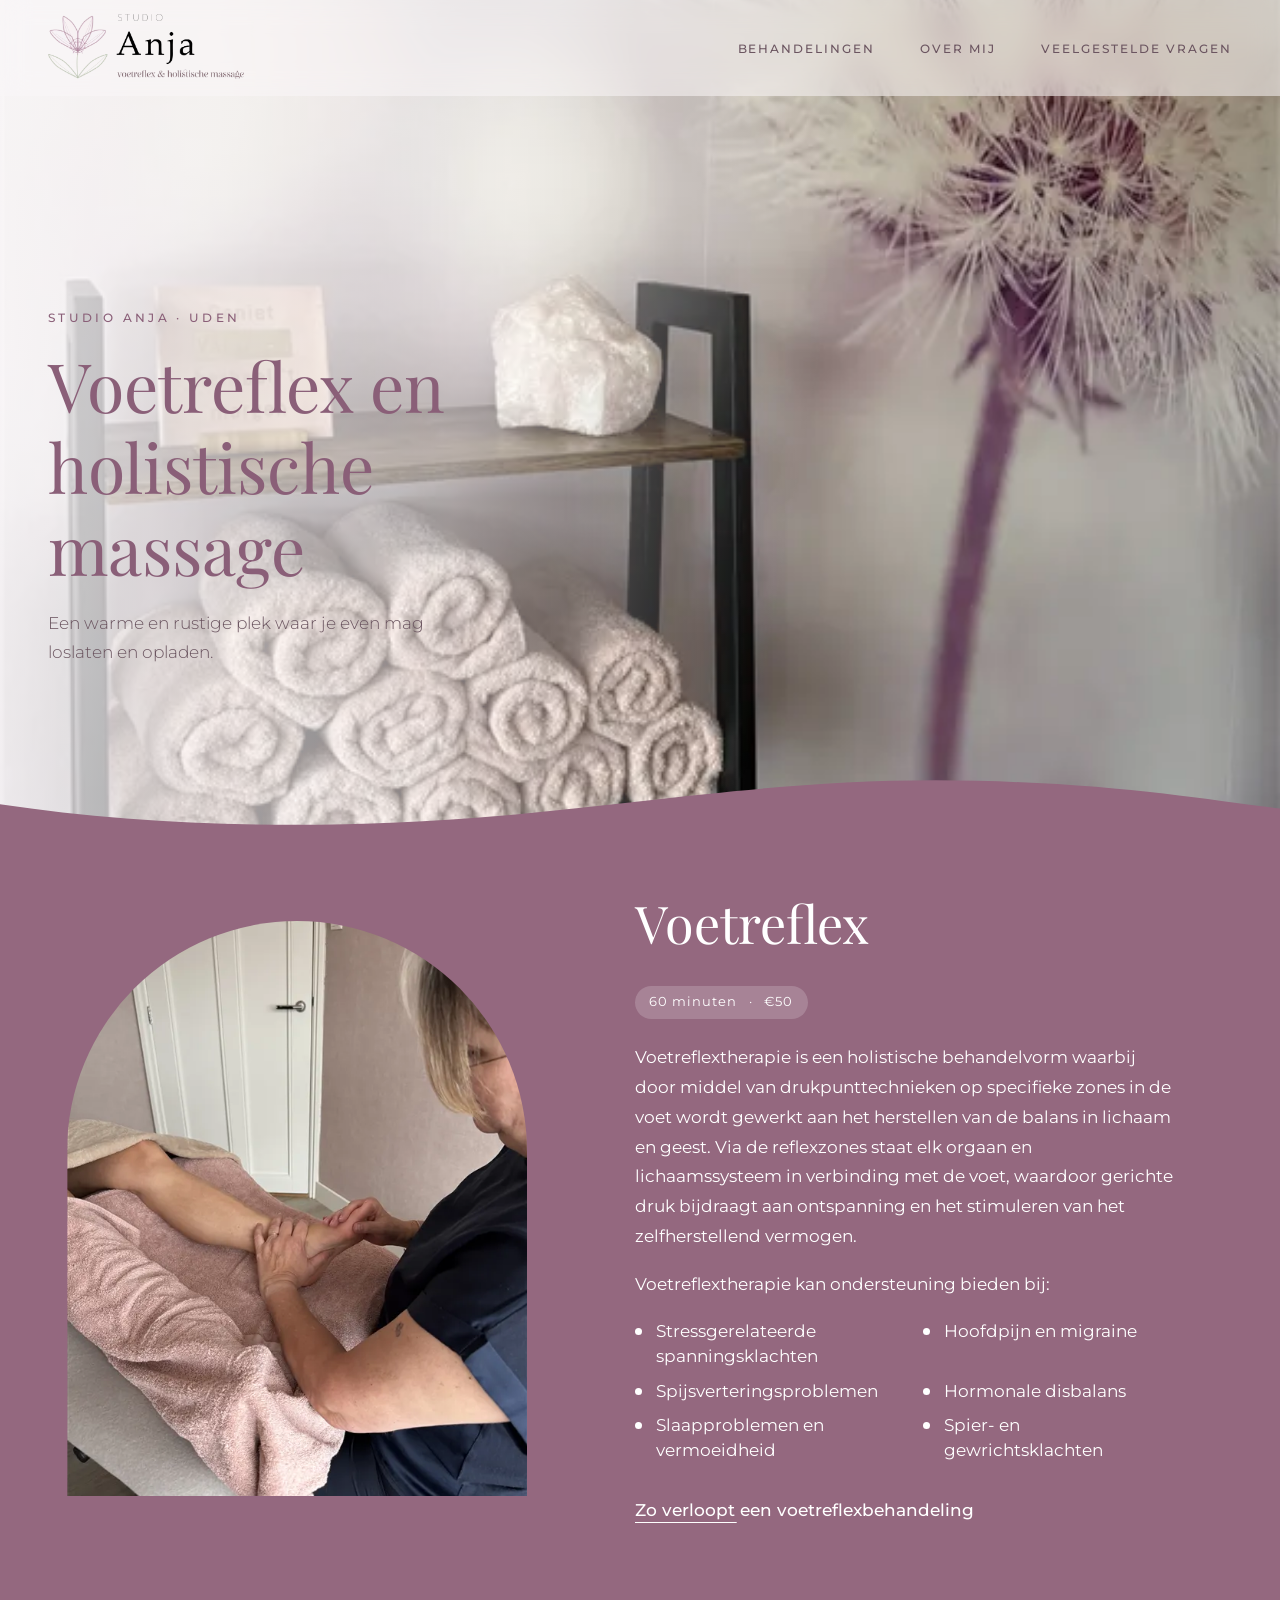
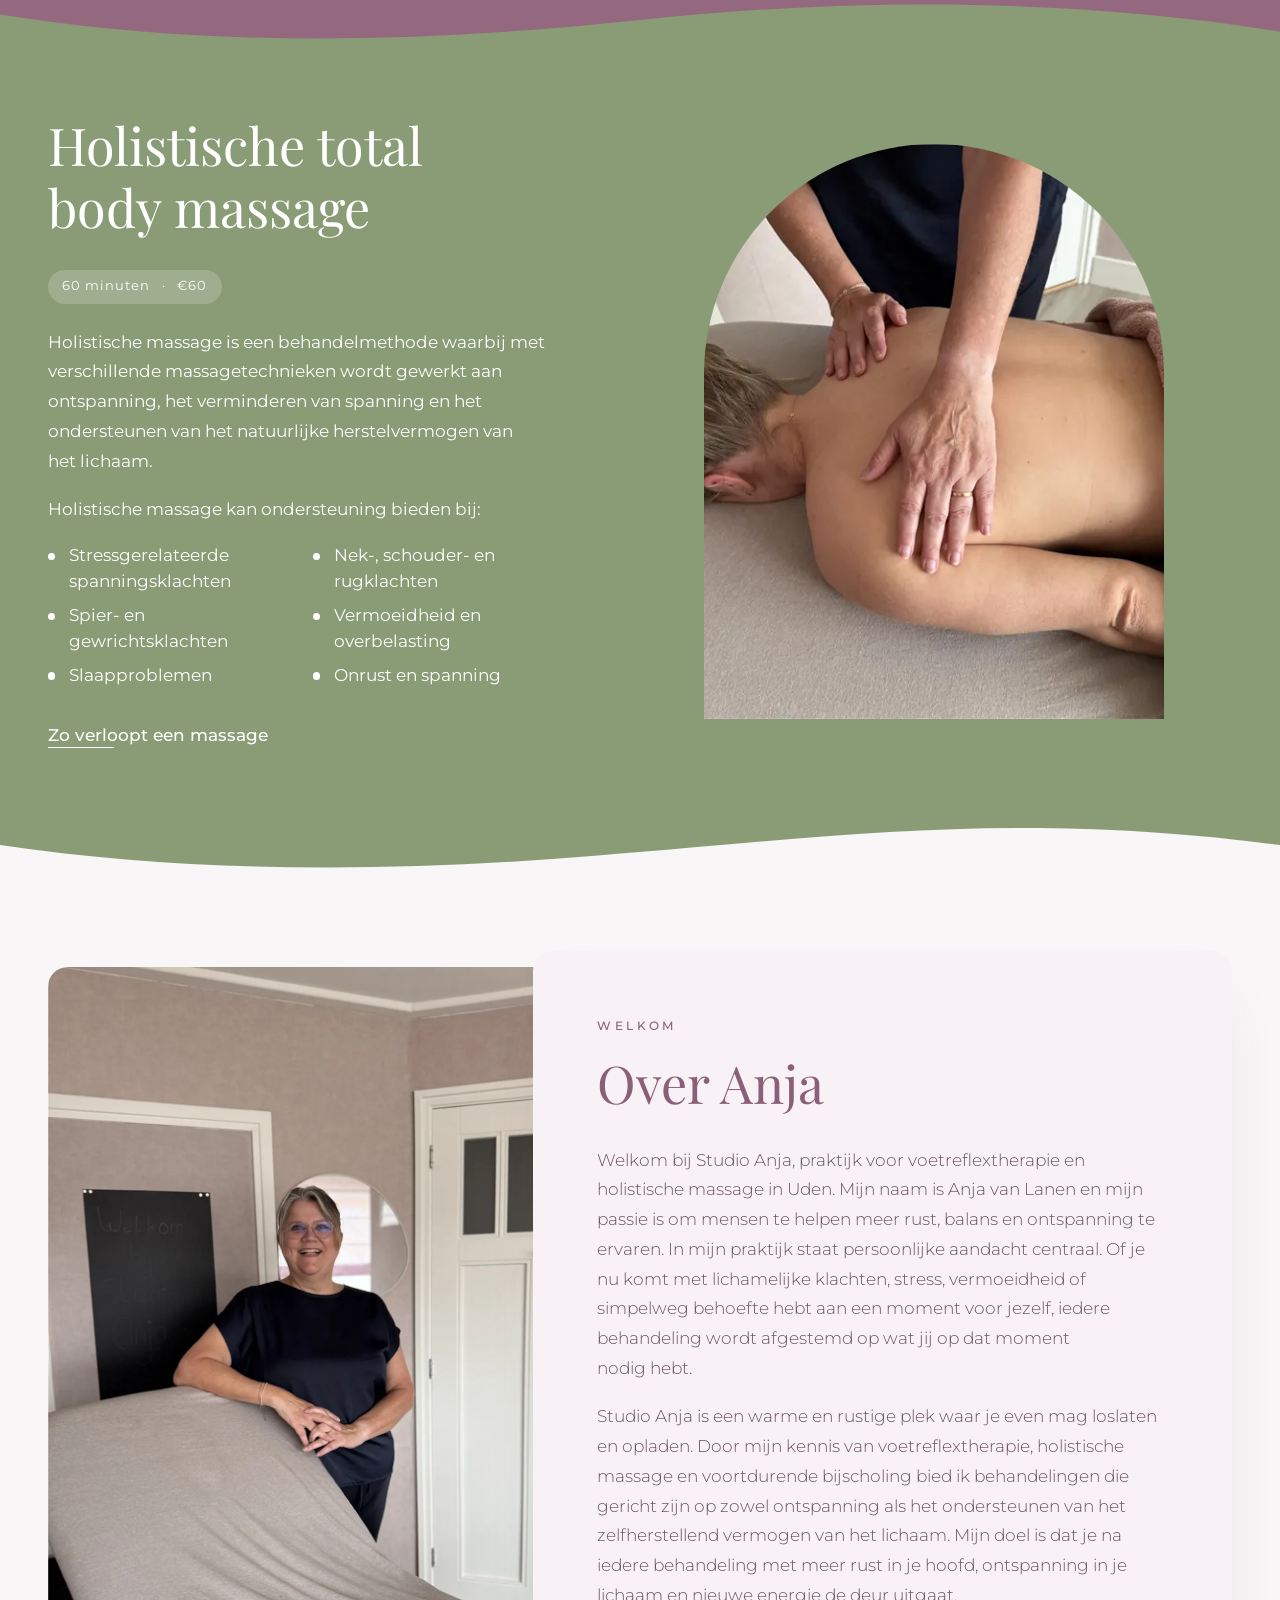
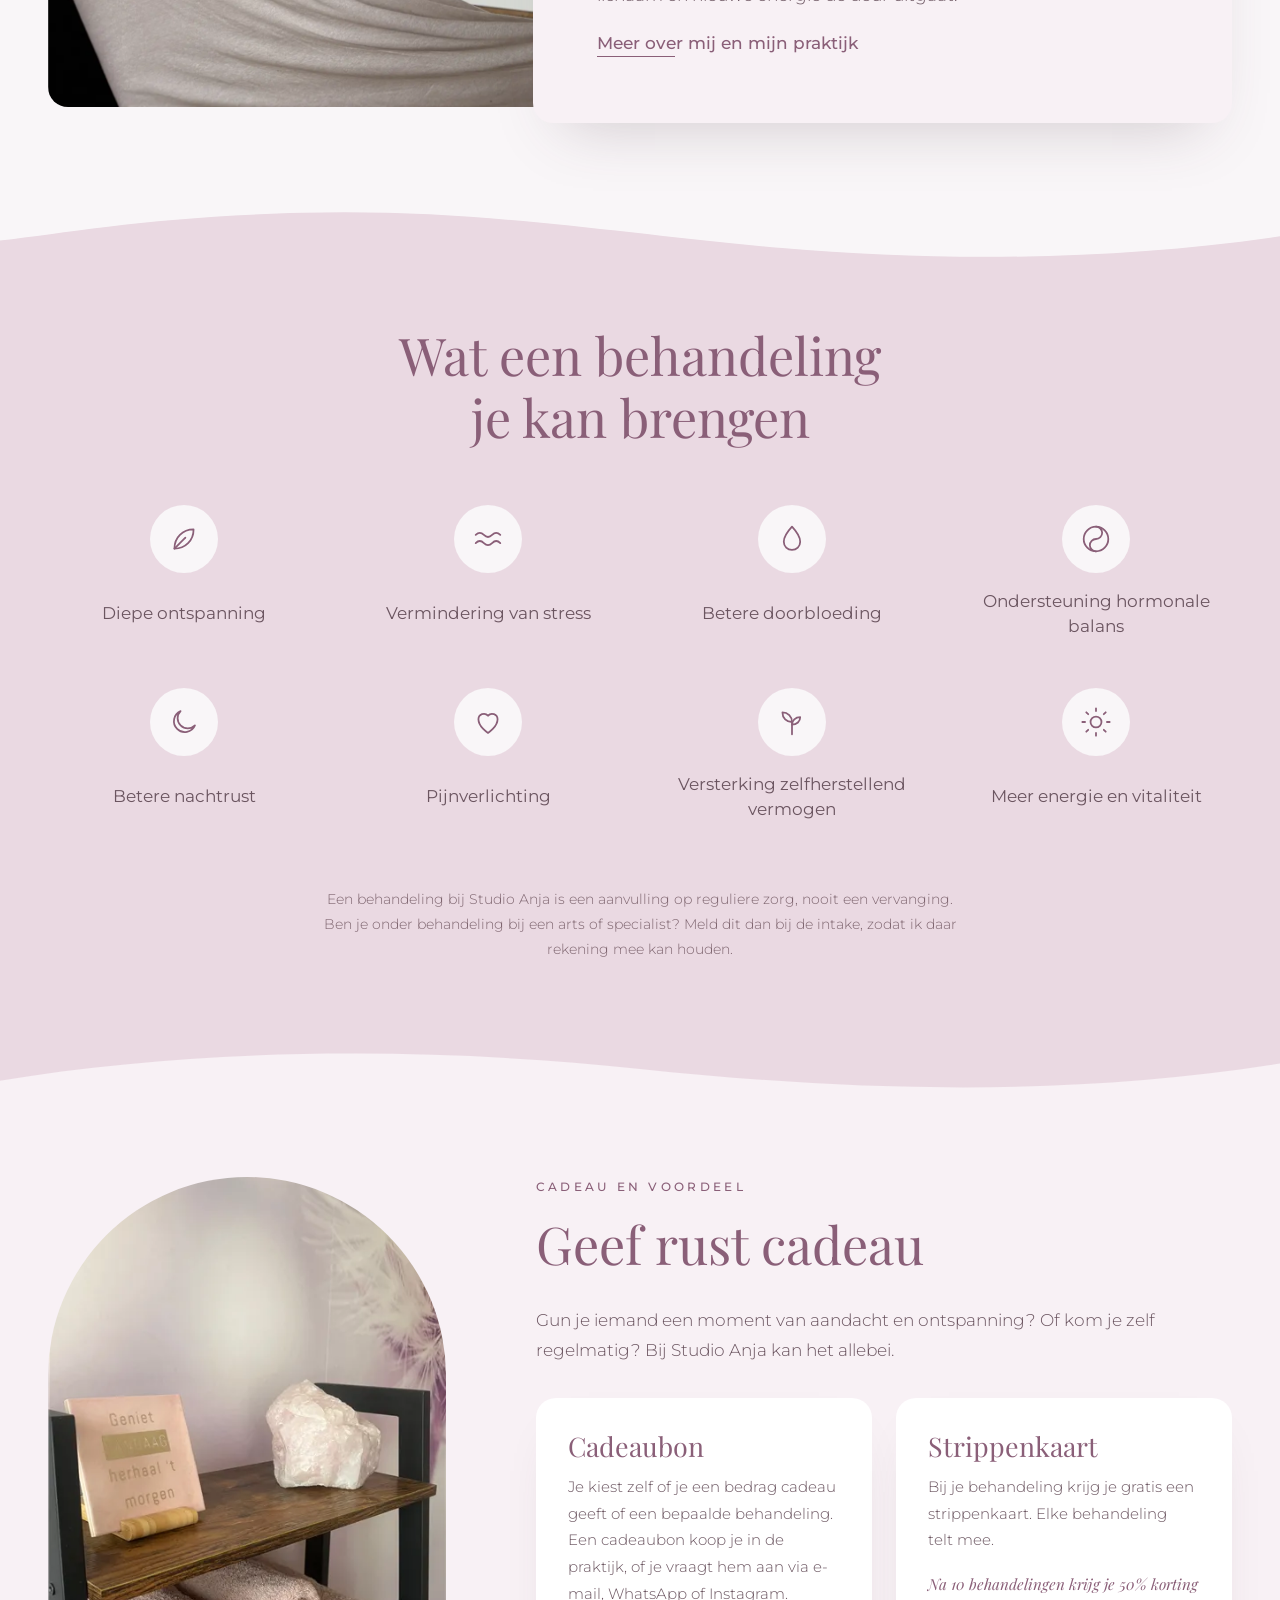
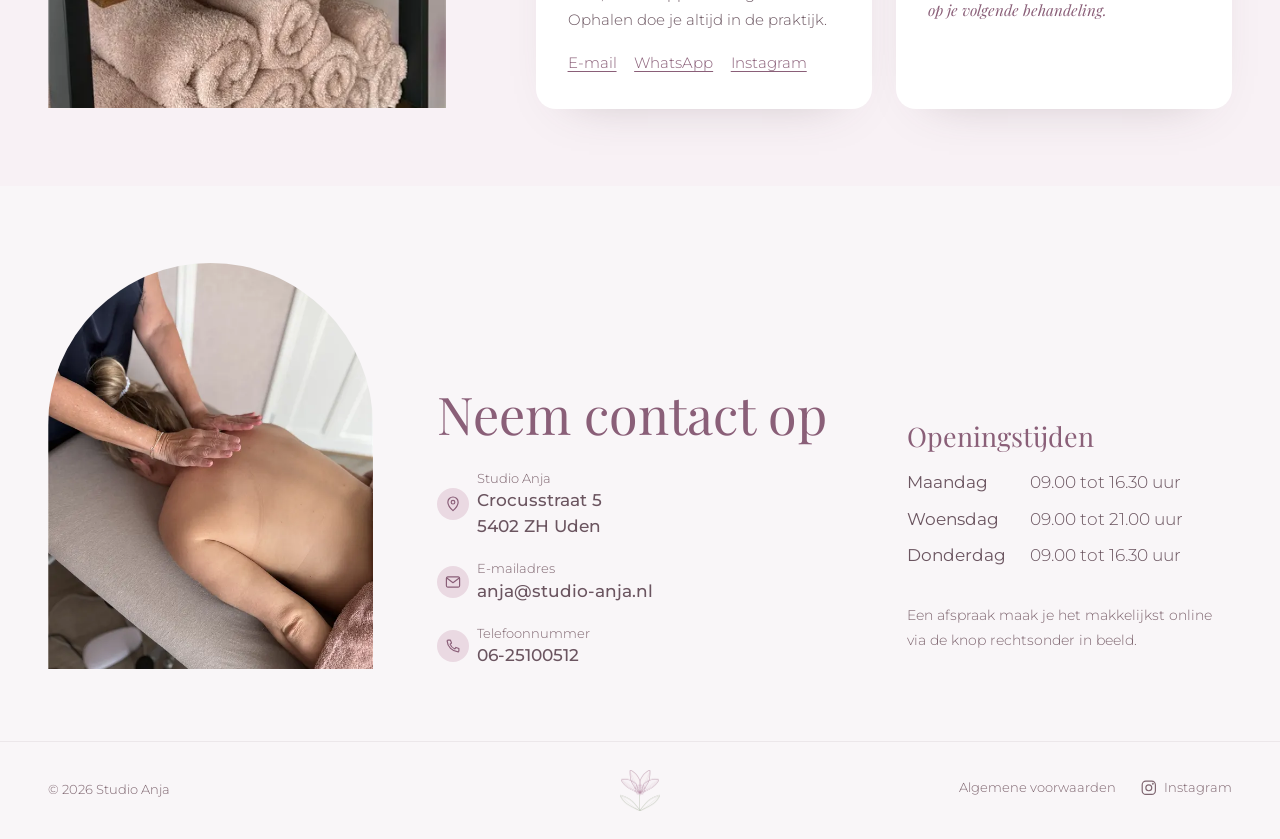
==== commit 4417bd56: "Salonized-boekknop vervangen door de eigen boekknop De zwevende knop rechtsonder opent nu de eigen a" ====
--- a/index.html
+++ b/index.html
@@ -336,7 +336,7 @@
 
   <script src="assets/js/main.js" defer></script>
 
-  <!-- Salonized boekingswidget (niet aanpassen) -->
-  <div class="salonized-booking" data-company="aivip8xSJ4w4CfUEgma9ZxDk" data-color="#b2879f" data-language="nl" data-position="right" data-outline="shadow"></div><script src="https://static-widget.salonized.com/loader.js"></script>
+  <!-- Boekknop rechtsonder: opent de eigen afsprakenomgeving in een venster -->
+  <script src="https://studio-anja-salon.vercel.app/widget.js" defer></script>
 </body>
 </html>
--- a/assets/css/style.css
+++ b/assets/css/style.css
@@ -100,17 +100,6 @@
 img { display: block; max-width: 100%; height: auto; }
 
 ul { padding-left: 1.2em; }
-
-/* Losse tekstlinks een groter klikvlak geven, zodat ze met een vinger
-   makkelijk te raken zijn (minstens 24 pixels hoog, de norm van WCAG 2.2) */
-.contact-lijst a,
-.footer-links a,
-.voorwaarden__inhoud a,
-.kaart__links a,
-.link-pijl {
-  display: inline-block;
-  padding-block: .55rem .2em;
-}
 
 /* Zichtbare focusrand voor wie met het toetsenbord navigeert */
 :focus-visible {
@@ -699,7 +688,7 @@
   max-width: 40rem;
   margin: 4rem auto 0;
   font-size: .9rem;
-  color: var(--tekst);       /* --tekst-zacht is op dit roze vlak te licht */
+  color: var(--tekst-zacht);
 }
 
 @media (max-width: 800px) {
@@ -1019,7 +1008,7 @@
 @media (max-width: 560px) {
   .stappenpad { --beeld: 92px; }
   .stap { gap: 1.25rem; }
-  .stap__nummer { width: 2.3rem; height: 2.3rem; font-size: .75rem; }
+  .stap__nummer { width: 2.2rem; height: 2.2rem; font-size: .7rem; }
 }
 
 /* Combibehandeling */
@@ -1032,7 +1021,7 @@
 .combi__noot {
   margin-top: 2rem;
   font-size: .9rem;
-  color: var(--tekst);       /* --tekst-zacht is op dit roze vlak te licht */
+  color: var(--tekst-zacht);
 }
 
 
@@ -1065,64 +1054,29 @@
   .rond { max-width: 300px; }
 }
 
-/* Klaproos-kaartje onder de missie */
-.klaproos-noot {
-  display: grid;
-  grid-template-columns: 4.5rem 1fr;
-  gap: 1.25rem;
-  align-items: center;
-  margin-top: 1.75rem;
-  padding: 1.25rem 1.5rem 1.25rem 1.25rem;
-  border-radius: var(--radius);
-  background: var(--bg-roze);
-  box-shadow: 0 20px 45px -35px rgb(79 60 70 / .35);
-}
-.klaproos-noot p {
-  margin: 0;
+/* Klaproos-blok op saliegroen */
+.klaproos {
+  background: var(--salie-diep);
+  color: #fff;
+  text-align: center;
+  padding-block: clamp(2rem, 4vw, 3.5rem) var(--sectie);
+}
+.klaproos .container { max-width: 42rem; }
+.klaproos__bloem {
+  display: grid;
+  place-items: center;
+  width: 9rem;
+  height: 9rem;
+  margin: 0 auto 2rem;
+  border-radius: 50%;
+  background: rgb(255 255 255 / .85);
+}
+.klaproos__bloem img { width: 62%; height: auto; }
+.klaproos p {
   font-family: var(--font-kop);
-  font-style: italic;
-  font-size: 1rem;
-  line-height: 1.6;
-  color: var(--tekst);
-}
-.klaproos-noot__bloem {
-  width: 100%;
-  height: auto;
-  transform-origin: 50% 100%;             /* draaien vanuit de steel */
-}
-@media (max-width: 560px) {
-  .klaproos-noot { grid-template-columns: 1fr; gap: .75rem; padding: 1.25rem; }
-  .klaproos-noot__bloem { width: 3.25rem; }
-}
-
-/* De bloei: zodra het kaartje in beeld komt (class "is-zichtbaar"),
-   groeit de klaproos van onder naar boven open en wiegt daarna zacht. */
-.js .klaproos-noot .klaproos-noot__bloem { clip-path: inset(100% 0 0 0); }
-.js .klaproos-noot.is-zichtbaar .klaproos-noot__bloem {
-  animation:
-    bloeien 2.2s var(--ease) .5s forwards,
-    wiegen 6s ease-in-out 2.7s infinite alternate;
-}
-@keyframes bloeien {
-  0%   { clip-path: inset(100% 0 0 0); transform: scale(.7) rotate(-12deg); }
-  60%  { clip-path: inset(0 0 0 0);    transform: scale(1.06) rotate(3deg); }
-  100% { clip-path: inset(0 0 0 0);    transform: scale(1) rotate(0deg); }
-}
-@keyframes wiegen {
-  from { clip-path: inset(0 0 0 0); transform: rotate(-3deg); }
-  to   { clip-path: inset(0 0 0 0); transform: rotate(3deg); }
-}
-
-/* Over mij: alles een maatje kleiner, zodat de pagina compact blijft */
-.pagina-over-mij h1 { font-size: clamp(2rem, 1.5rem + 2vw, 3rem); }
-.pagina-over-mij .rond { max-width: 360px; }
-.pagina-over-mij .tekstblok h2 { font-size: clamp(1.45rem, 1.25rem + .8vw, 1.9rem); }
-.pagina-over-mij .icoon-groot { width: 2.5rem; height: 2.5rem; margin-bottom: .75rem; }
-.pagina-over-mij .tekstblok + .tekstblok { margin-top: 2rem; }
-.pagina-over-mij .fotoduo { max-width: 420px; justify-self: center; }
-.pagina-over-mij .fotoduo .boog:last-child { margin-top: 2.5rem; }
-.pagina-over-mij .citaat { padding-block: clamp(2rem, 4vw, 3rem); }
-.pagina-over-mij .citaat blockquote { font-size: clamp(1.2rem, 1rem + .9vw, 1.6rem); }
+  font-size: clamp(1.15rem, 1.05rem + .5vw, 1.45rem);
+  line-height: 1.65;
+}
 
 /* Opleiding en praktijk */
 .icoon-groot {
@@ -1346,7 +1300,5 @@
   .js .stap:not(.is-actief) .stap__nummer { opacity: 1; transform: none; }
   .js .stap .stap__adem { opacity: 1; animation: none; }
   .stap:hover .stap__adem { scale: 1; }
-  /* Klaproos meteen in bloei, zonder wiegen */
-  .js .klaproos-noot .klaproos-noot__bloem { clip-path: none; animation: none; }
   .js .stap:not(.is-actief) .stap__tekst { opacity: 1; transform: none; }
 }
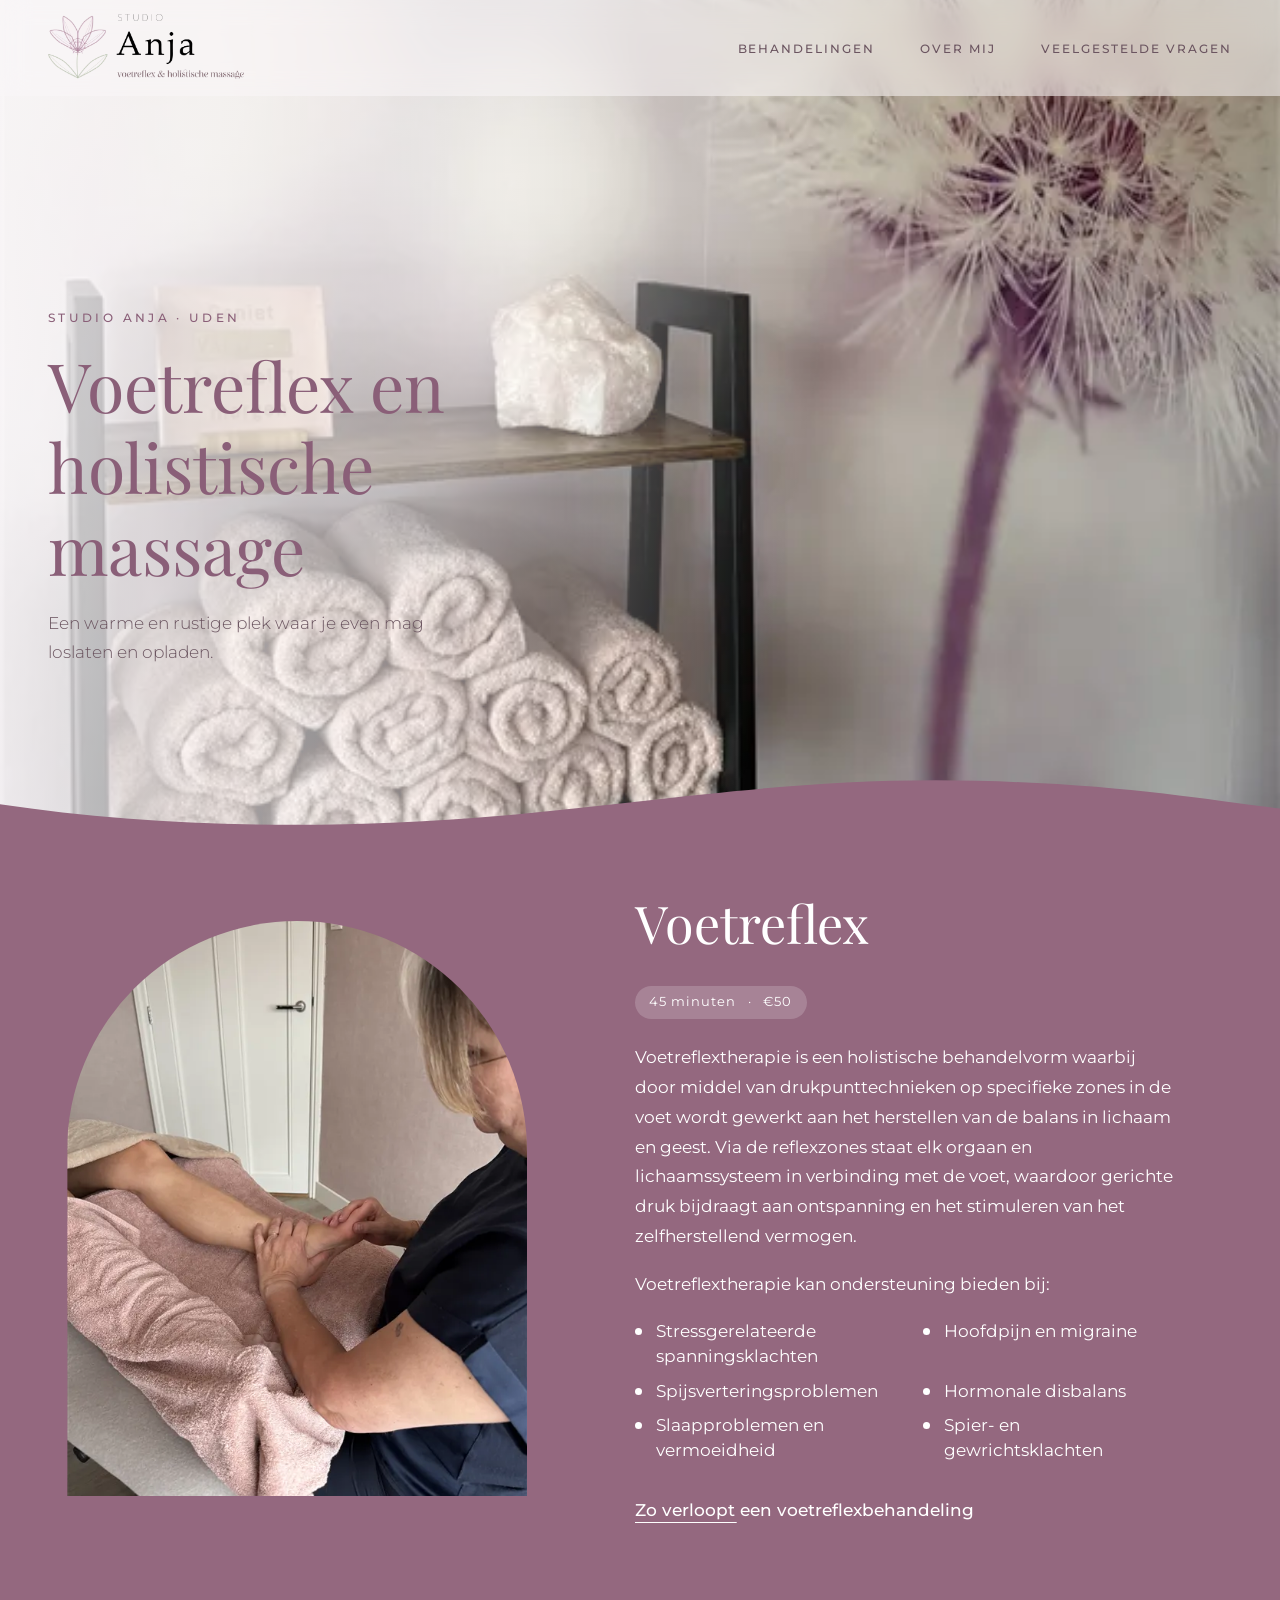
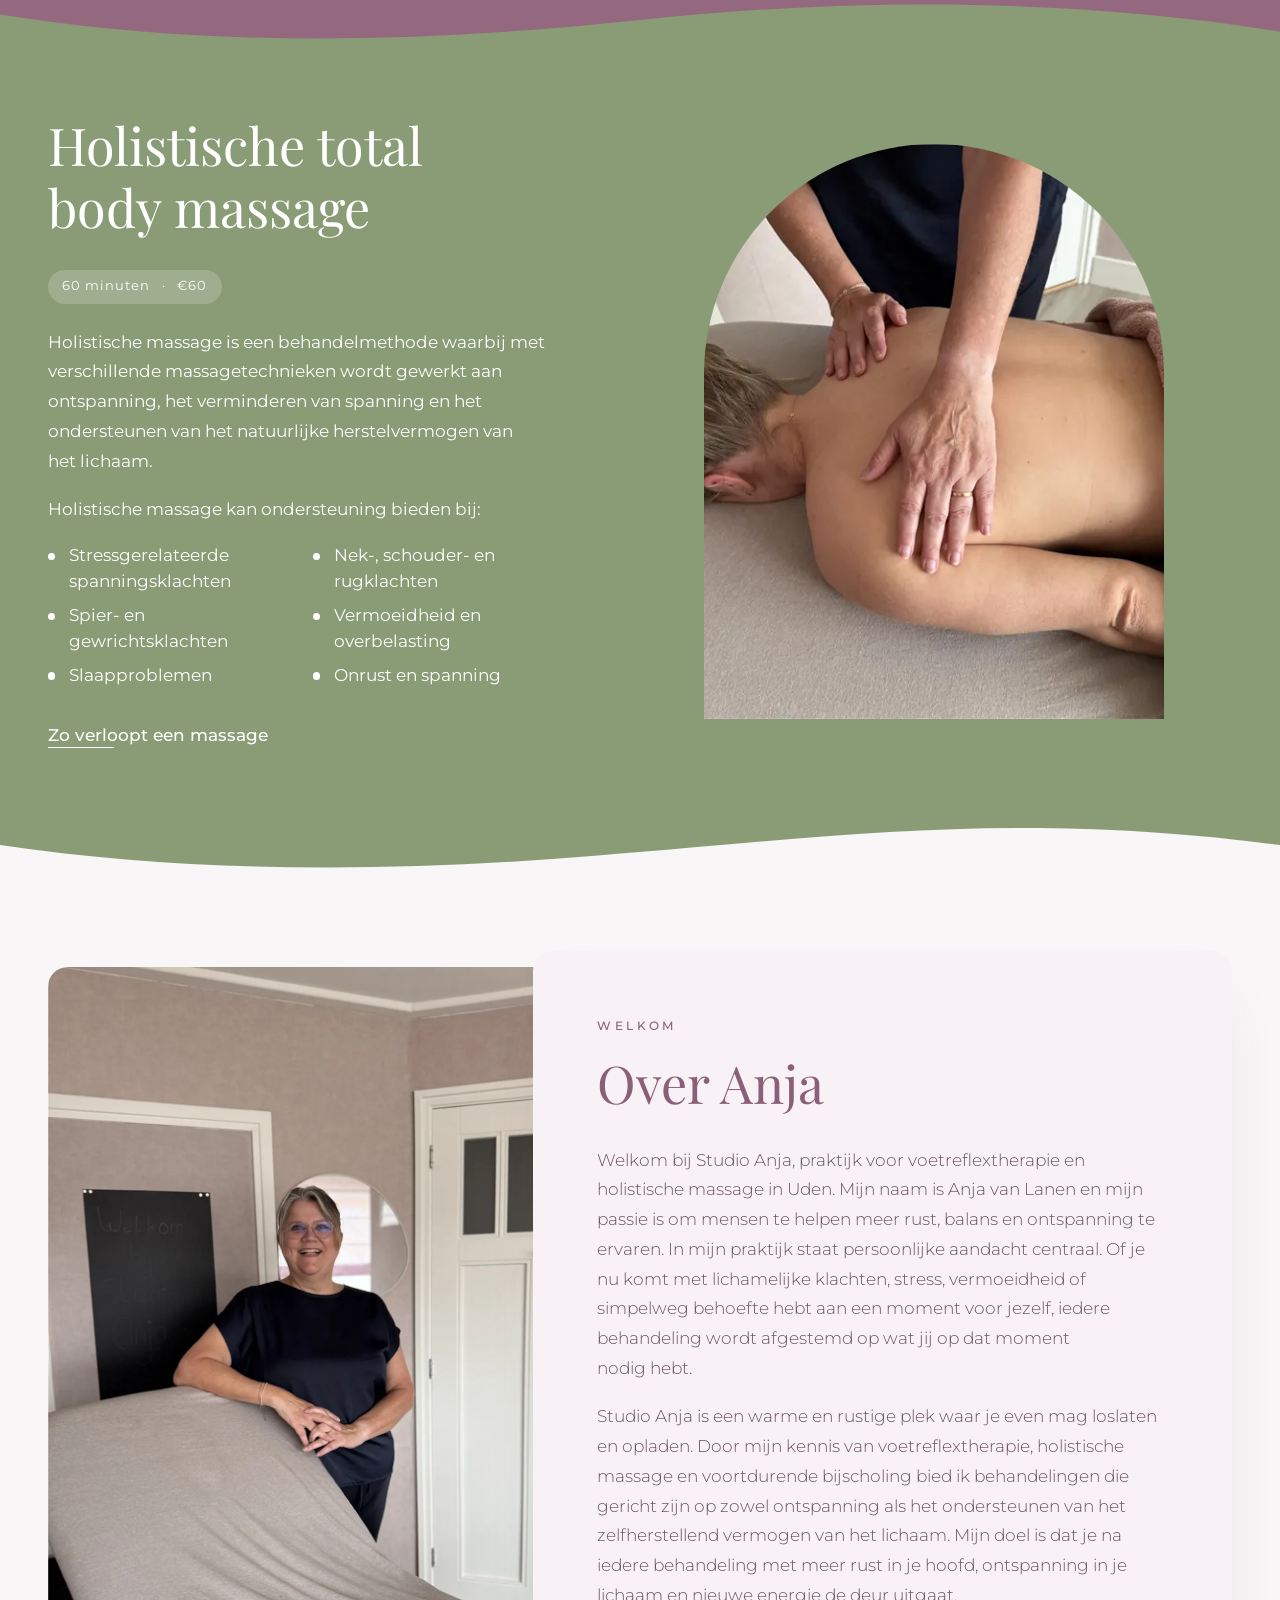
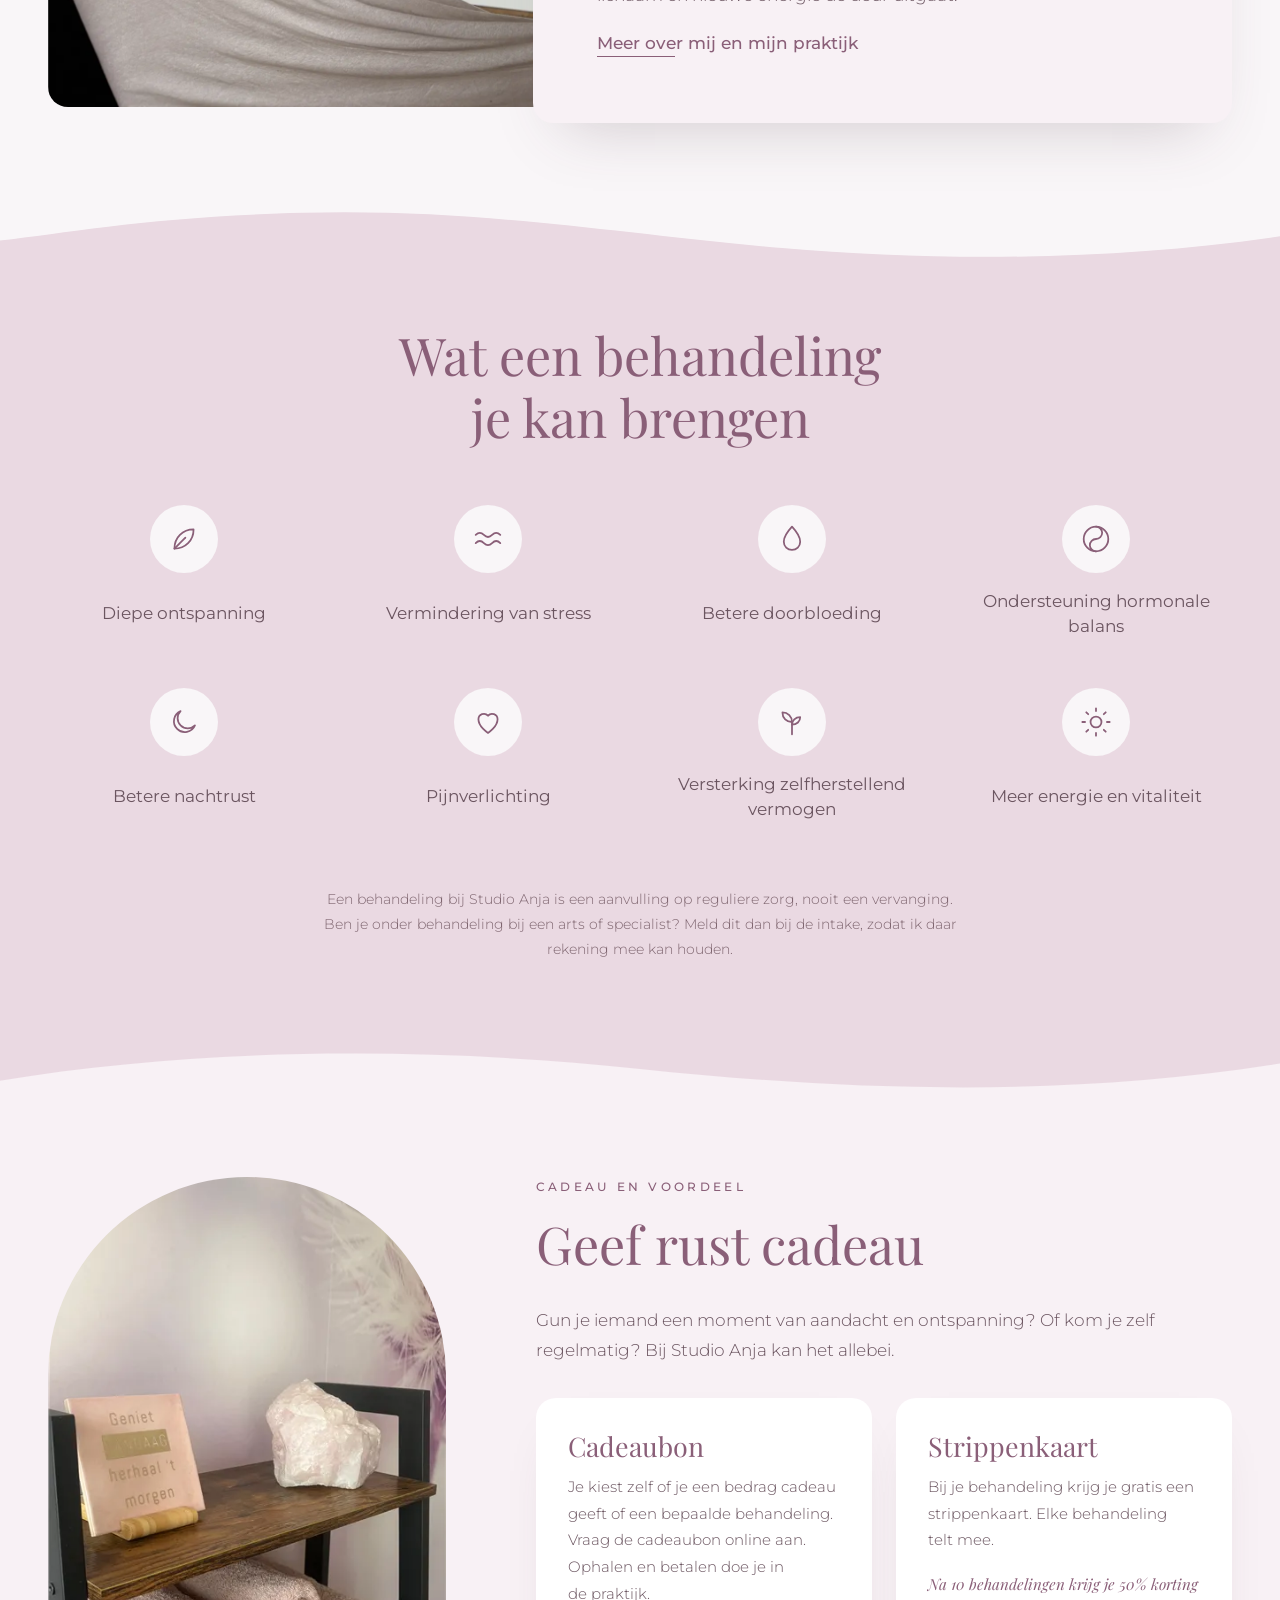
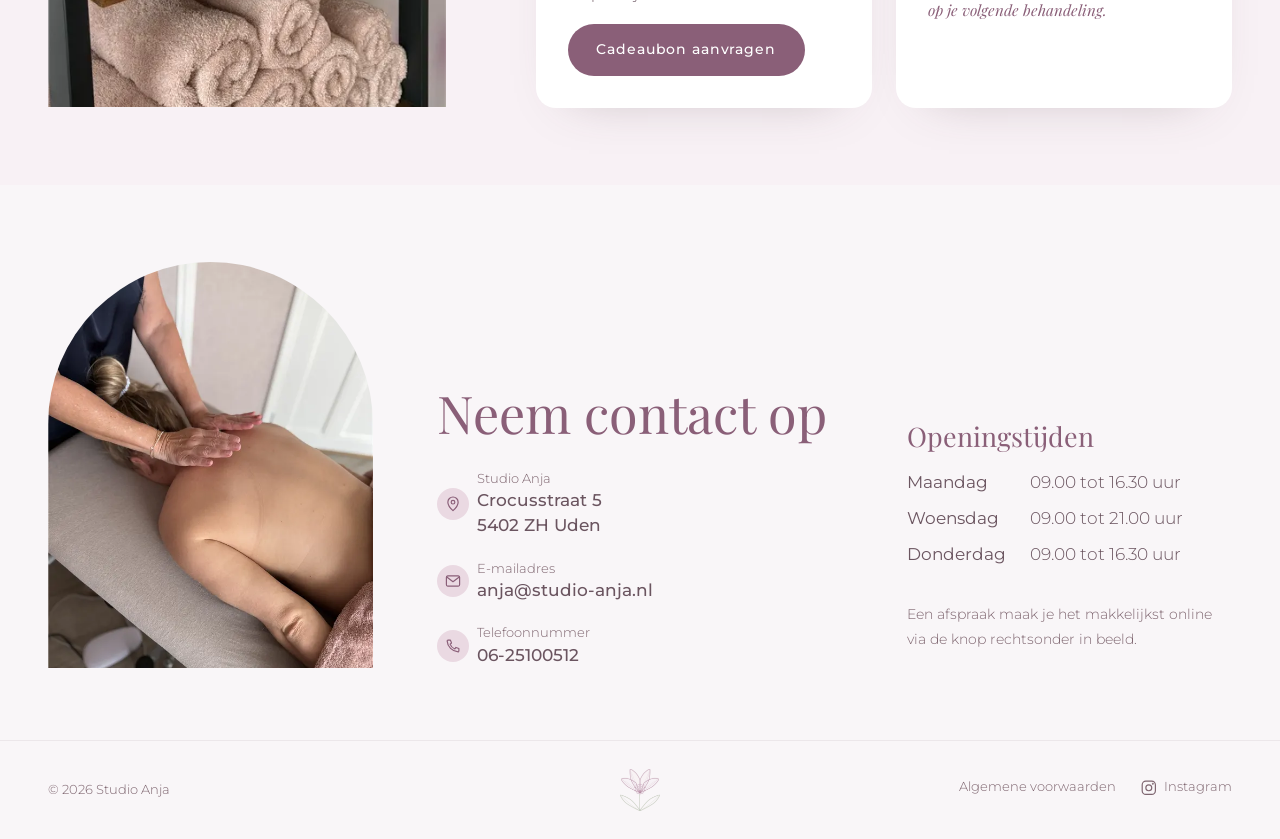
==== commit 80251c1f: "Voetreflex 45 minuten, adres naar Google Maps, cadeaubon online aanvragen - Voetreflex staat overal " ====
--- a/index.html
+++ b/index.html
@@ -131,7 +131,7 @@
 
         <div class="behandeling__tekst reveal" style="--vertraging: .15s">
           <h2 id="titel-voetreflex">Voetreflex</h2>
-          <p class="label-prijs"><span>60 minuten</span><span aria-hidden="true">·</span><span>€50</span></p>
+          <p class="label-prijs"><span>45 minuten</span><span aria-hidden="true">·</span><span>€50</span></p>
           <p>Voetreflextherapie is een holistische behandelvorm waarbij door middel van drukpunttechnieken op specifieke zones in de voet wordt gewerkt aan het herstellen van de balans in lichaam en geest. Via de reflexzones staat elk orgaan en lichaamssysteem in verbinding met de voet, waardoor gerichte druk bijdraagt aan ontspanning en het stimuleren van het zelfherstellend vermogen.</p>
           <p>Voetreflextherapie kan ondersteuning bieden bij:</p>
           <ul class="lijst-zacht">
@@ -260,12 +260,8 @@
           <div class="cadeau__kaarten">
             <article class="kaart reveal" style="--vertraging: .1s">
               <h3>Cadeaubon</h3>
-              <p>Je kiest zelf of je een bedrag cadeau geeft of een bepaalde behandeling. Een cadeaubon koop je in de praktijk, of je vraagt hem aan via e-mail, WhatsApp of Instagram. Ophalen doe je altijd in de praktijk.</p>
-              <p class="kaart__links">
-                <a href="mailto:anja@studio-anja.nl?subject=Cadeaubon">E-mail</a>
-                <a href="https://wa.me/31625100512" rel="noopener">WhatsApp</a>
-                <a href="https://www.instagram.com/studioanja.nl/" rel="noopener">Instagram</a>
-              </p>
+              <p>Je kiest zelf of je een bedrag cadeau geeft of een bepaalde behandeling. Vraag de cadeaubon online aan. Ophalen en betalen doe je in de praktijk.</p>
+              <a class="knop" href="https://studio-anja-salon.vercel.app/cadeaubon">Cadeaubon aanvragen</a>
             </article>
 
             <article class="kaart reveal" style="--vertraging: .2s">
@@ -292,7 +288,7 @@
           <ul class="contact-lijst">
             <li>
               <svg class="icoon" viewBox="0 0 24 24" aria-hidden="true"><path d="M12 21s-7-6.2-7-11.5a7 7 0 0 1 14 0C19 14.8 12 21 12 21z"/><circle cx="12" cy="9.5" r="2.5"/></svg>
-              <span><span class="label">Studio Anja</span><strong>Crocusstraat 5<br>5402 ZH Uden</strong></span>
+              <span><span class="label">Studio Anja</span><a href="https://www.google.com/maps/search/?api=1&amp;query=Studio+Anja%2C+Crocusstraat+5%2C+5402+ZH+Uden" target="_blank" rel="noopener">Crocusstraat 5<br>5402 ZH Uden<span class="visually-hidden"> (opent Google Maps in een nieuw tabblad)</span></a></span>
             </li>
             <li>
               <svg class="icoon" viewBox="0 0 24 24" aria-hidden="true"><rect x="3" y="5" width="18" height="14" rx="2"/><path d="m3.5 6.5 8.5 6.5 8.5-6.5"/></svg>
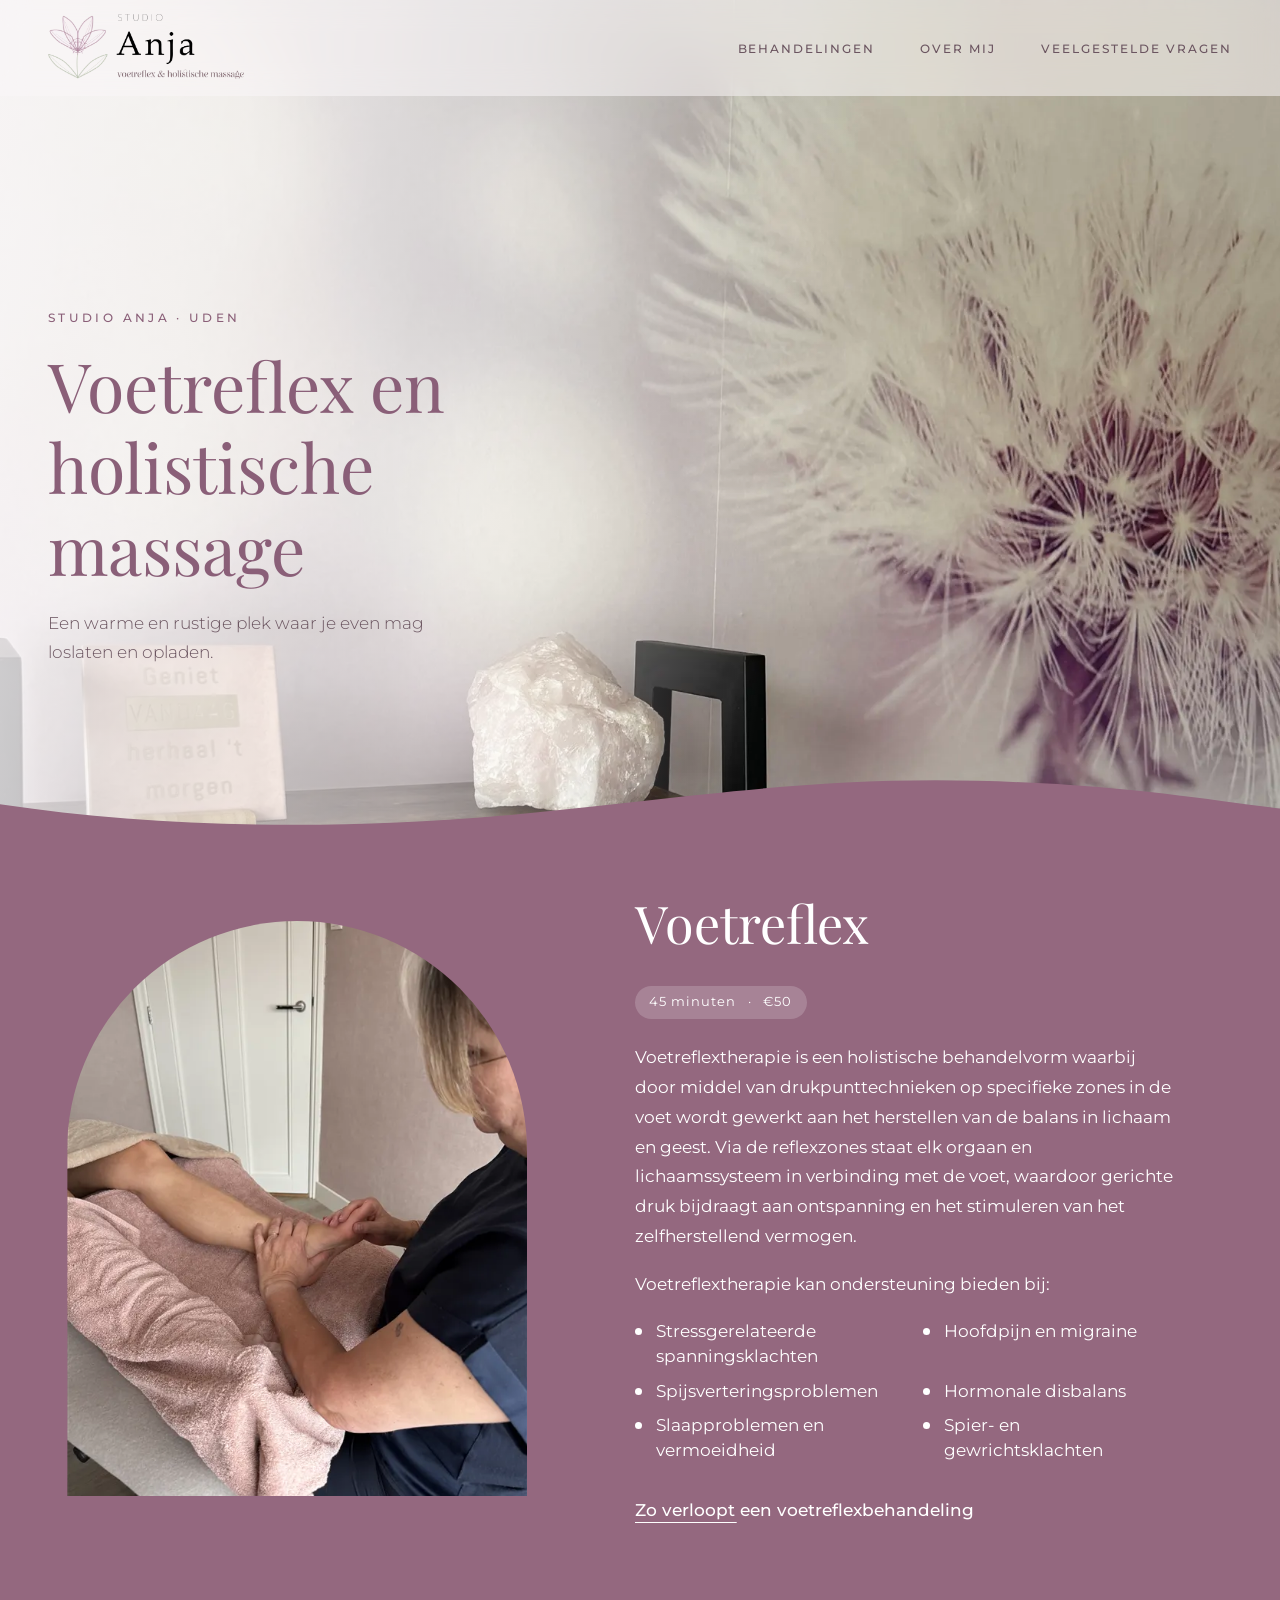
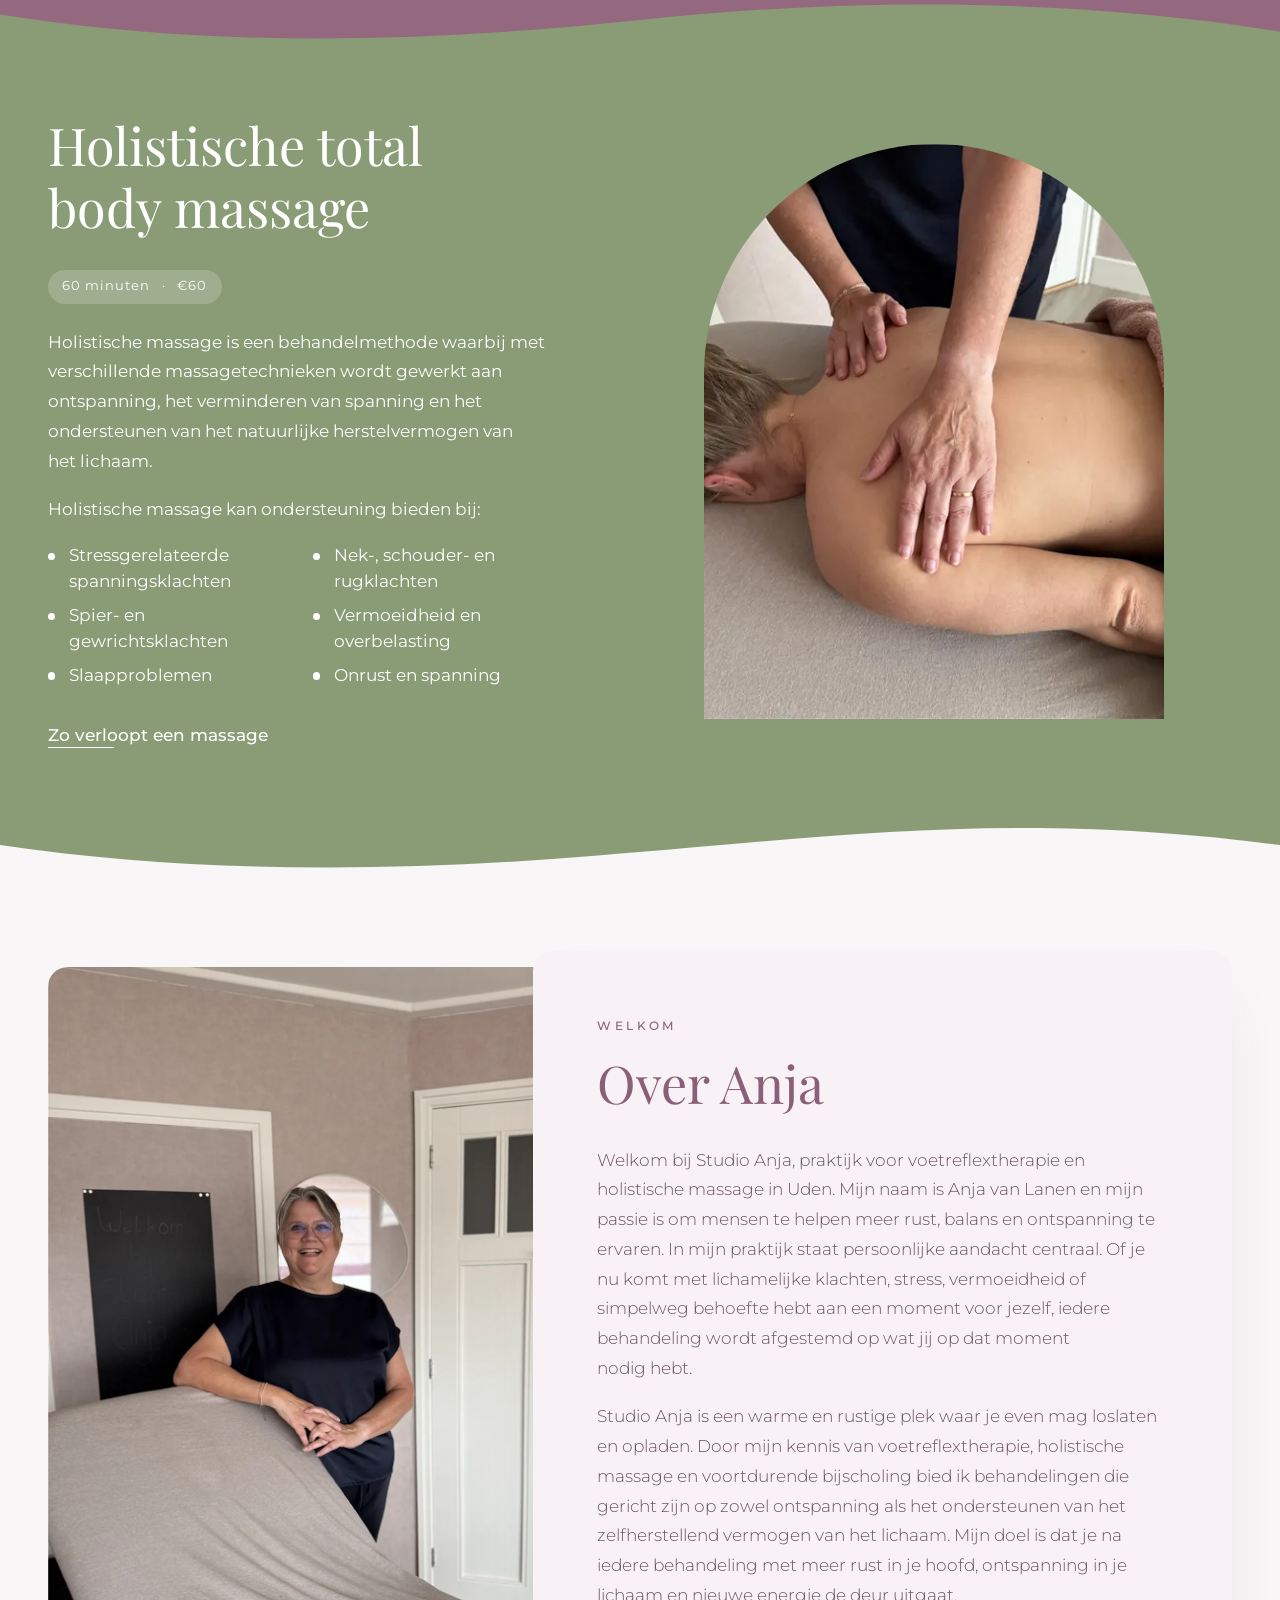
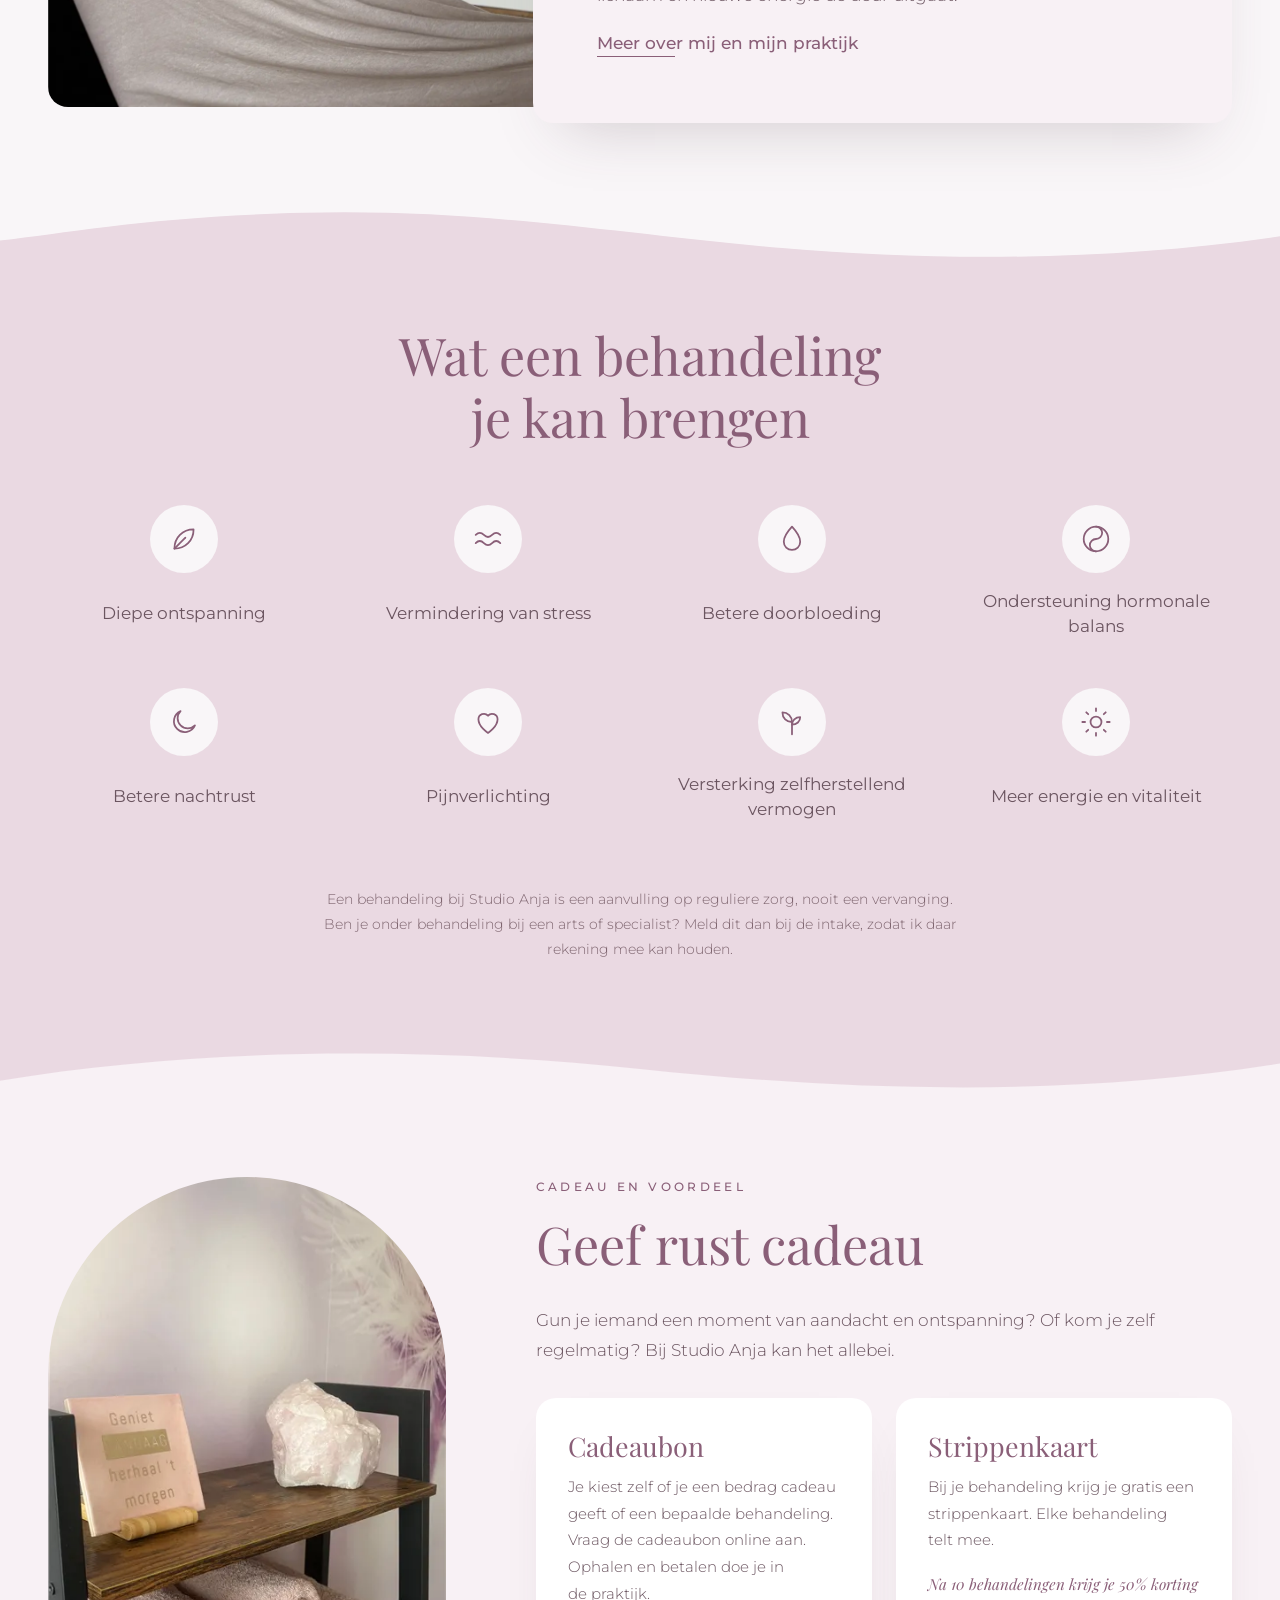
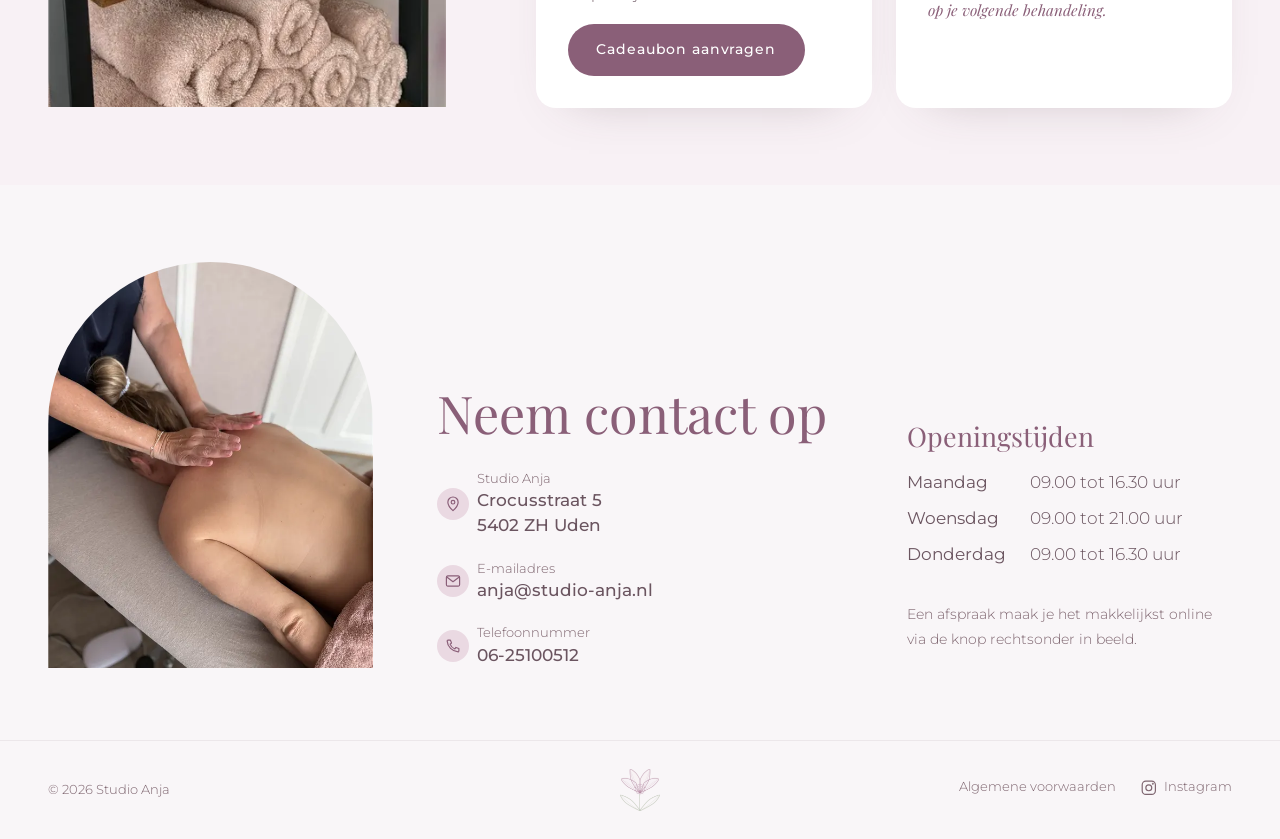
==== commit 1db4c08a: "Boekknop en cadeaubonlink naar afspraak.studio-anja.nl Co-Authored-By: Claude Opus 5.5 <noreply@anth" ====
--- a/index.html
+++ b/index.html
@@ -261,7 +261,7 @@
             <article class="kaart reveal" style="--vertraging: .1s">
               <h3>Cadeaubon</h3>
               <p>Je kiest zelf of je een bedrag cadeau geeft of een bepaalde behandeling. Vraag de cadeaubon online aan. Ophalen en betalen doe je in de praktijk.</p>
-              <a class="knop" href="https://studio-anja-salon.vercel.app/cadeaubon">Cadeaubon aanvragen</a>
+              <a class="knop" href="https://afspraak.studio-anja.nl/cadeaubon" target="_blank" rel="noopener">Cadeaubon aanvragen<span class="visually-hidden"> (opent in een nieuw tabblad)</span></a>
             </article>
 
             <article class="kaart reveal" style="--vertraging: .2s">
@@ -333,6 +333,6 @@
   <script src="assets/js/main.js" defer></script>
 
   <!-- Boekknop rechtsonder: opent de eigen afsprakenomgeving in een venster -->
-  <script src="https://studio-anja-salon.vercel.app/widget.js" defer></script>
+  <script src="https://afspraak.studio-anja.nl/widget.js" defer></script>
 </body>
 </html>
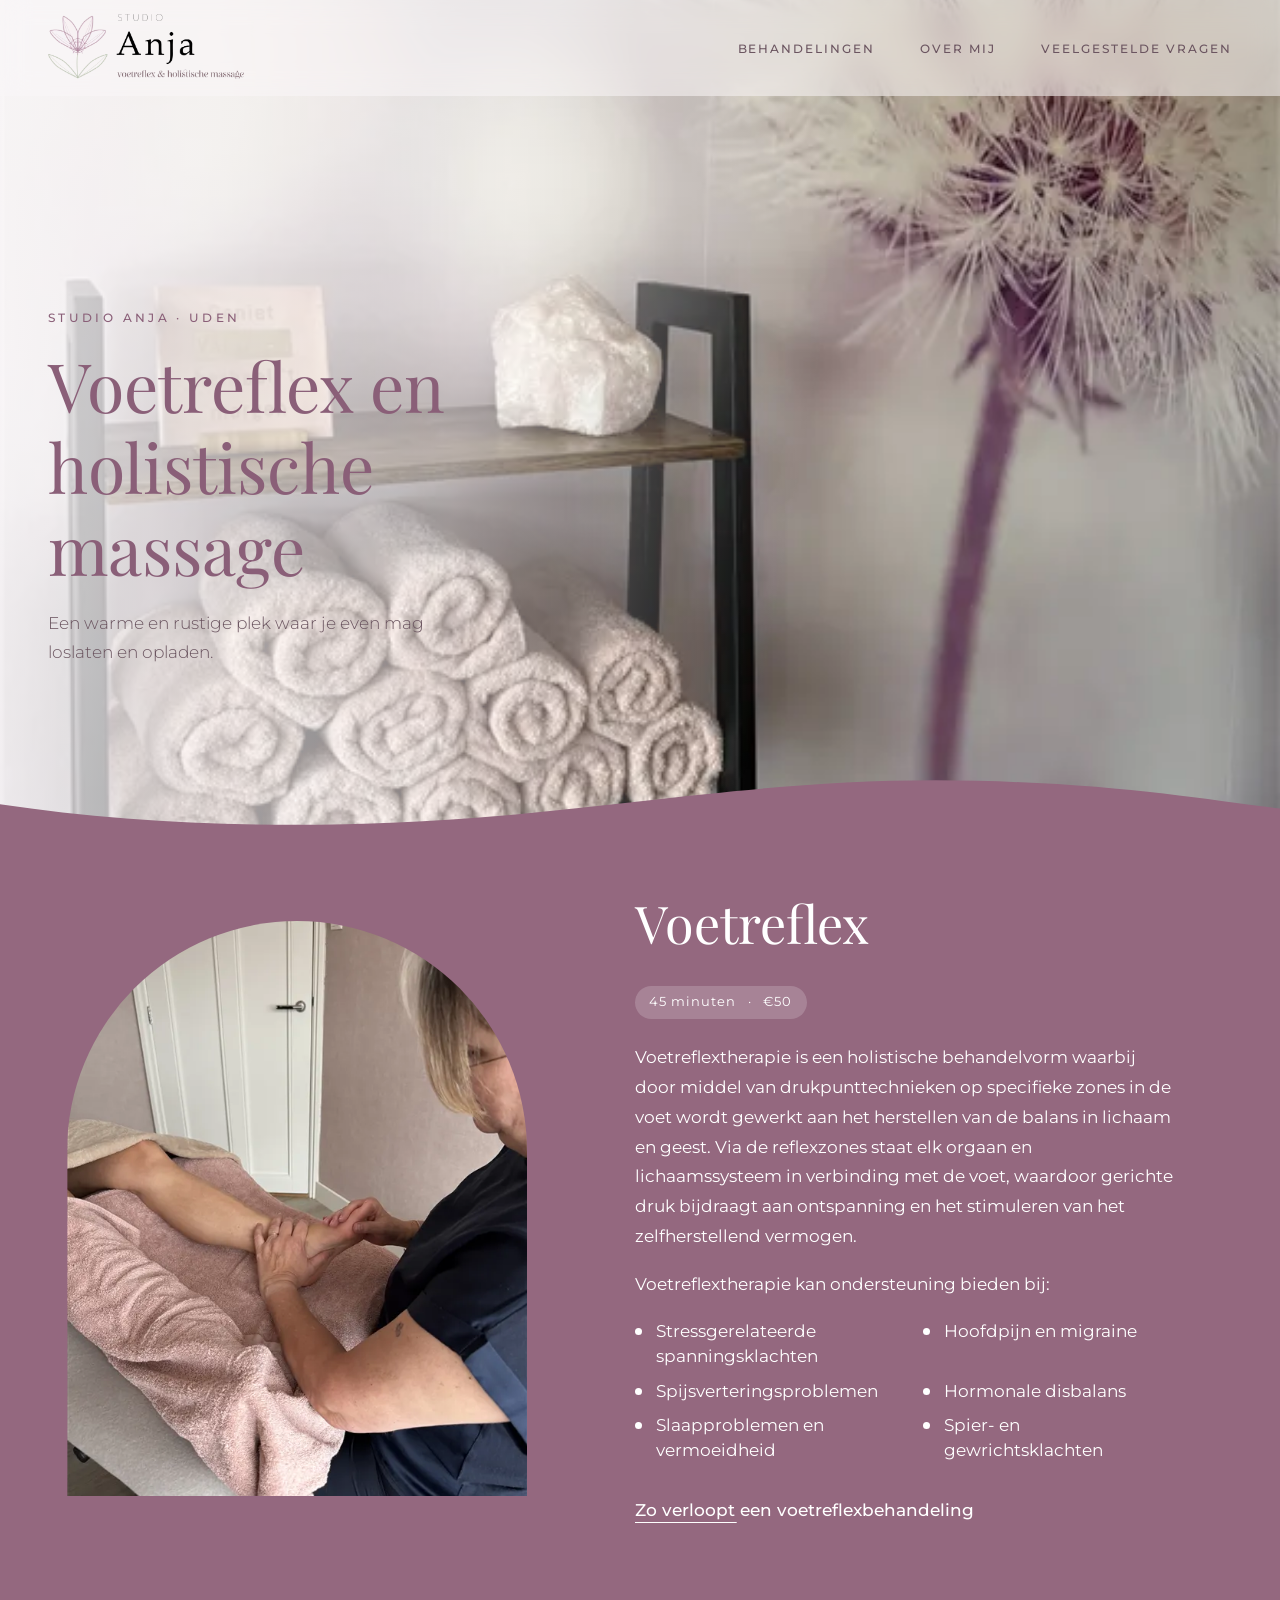
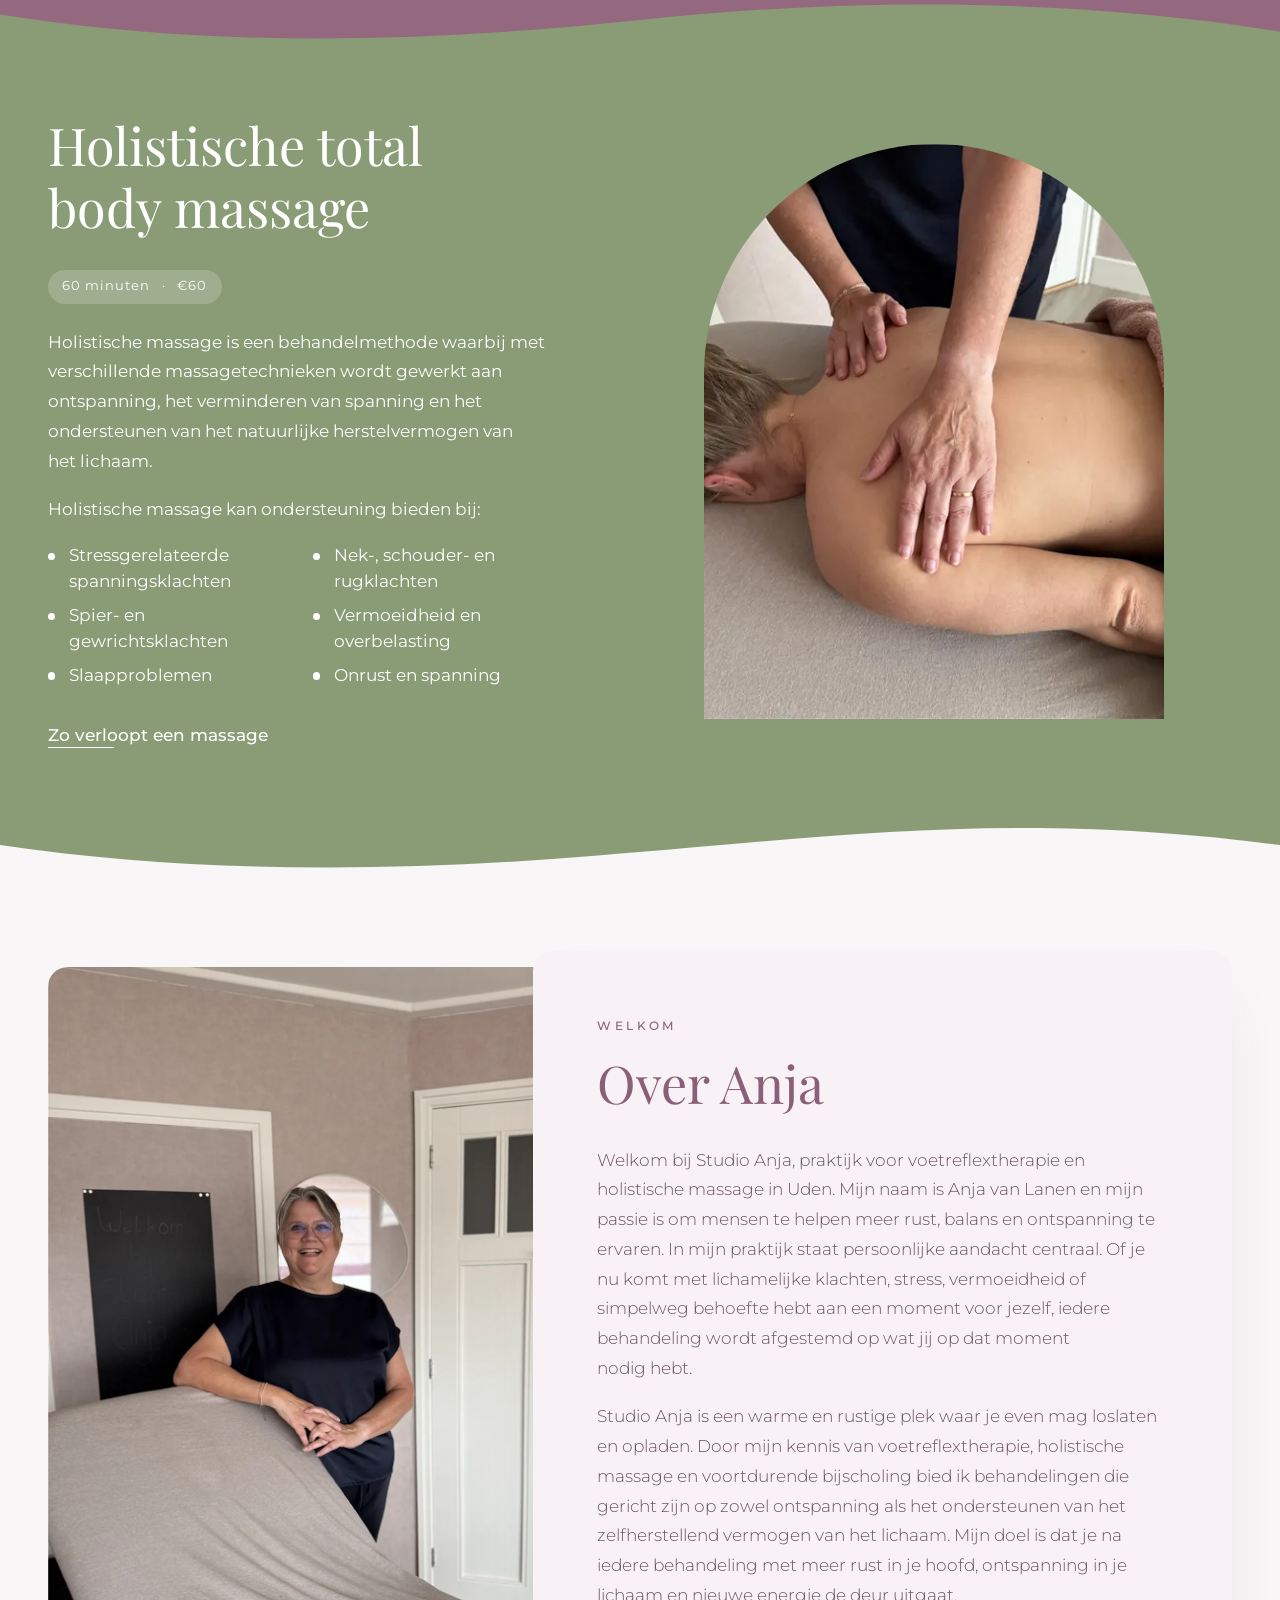
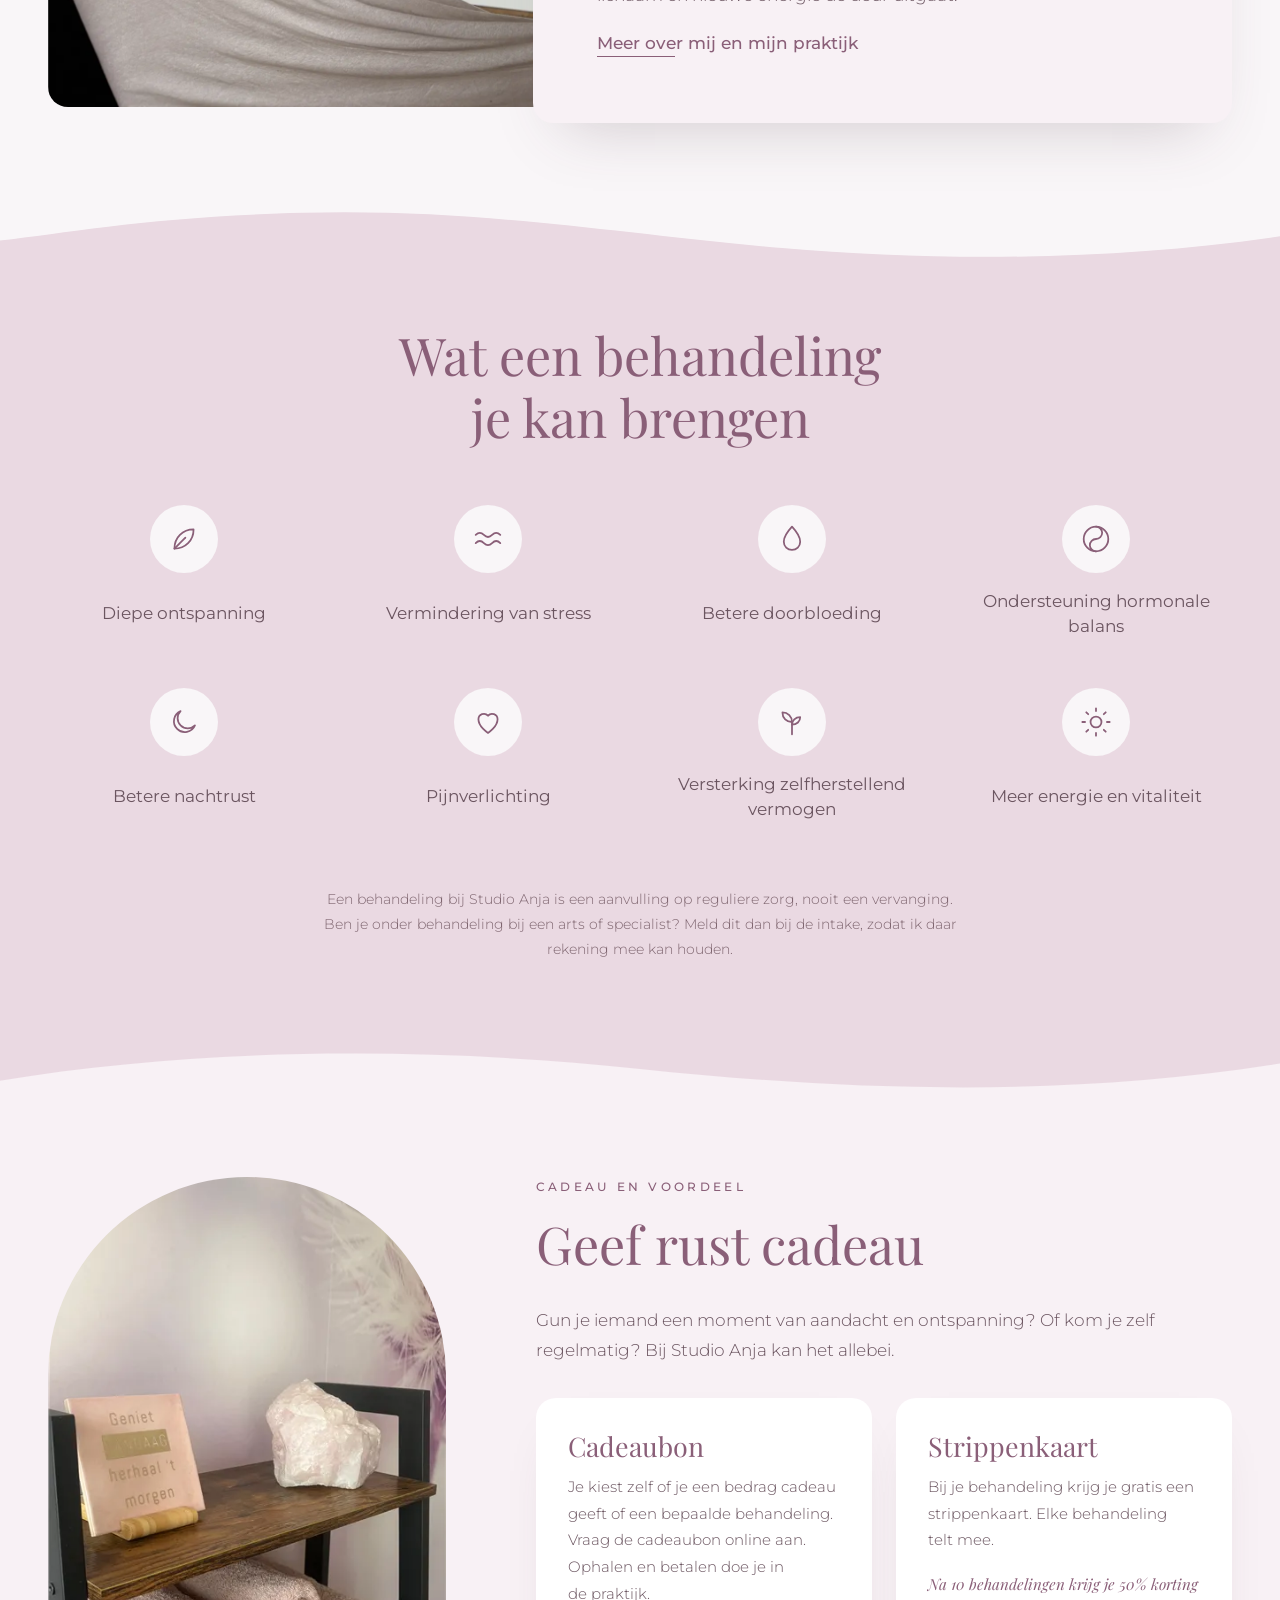
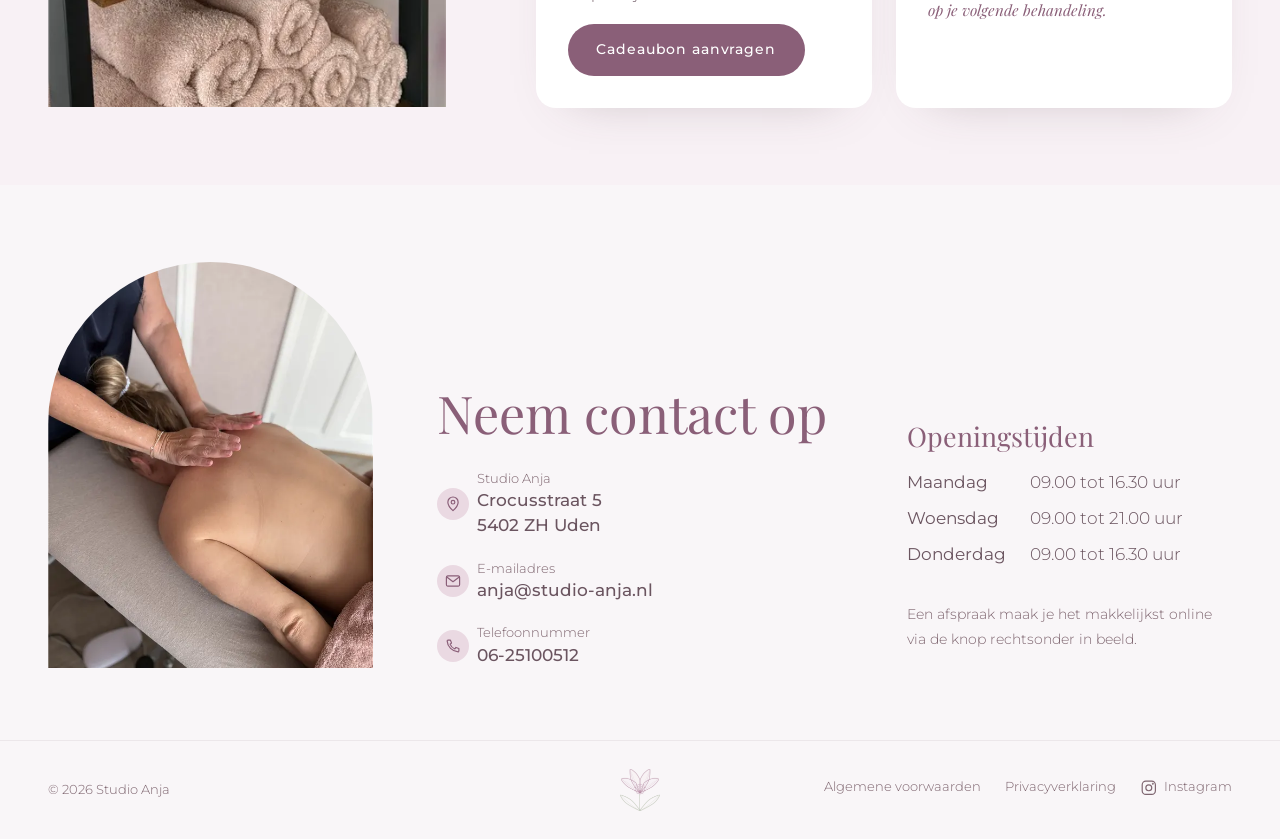
==== commit c4dc6700: "Privacyverklaring toegevoegd, met link in de footer en de sitemap Co-Authored-By: Claude Opus 5.5 <n" ====
--- a/index.html
+++ b/index.html
@@ -319,6 +319,7 @@
         <img src="assets/img/klaproos.webp" alt="" width="320" height="334" loading="lazy">
         <ul class="footer-links">
           <li><a href="algemene-voorwaarden/">Algemene voorwaarden</a></li>
+          <li><a href="privacyverklaring/">Privacyverklaring</a></li>
           <li>
             <a href="https://www.instagram.com/studioanja.nl/" rel="noopener">
               <svg viewBox="0 0 24 24" aria-hidden="true"><rect x="3" y="3" width="18" height="18" rx="5"/><circle cx="12" cy="12" r="4"/><circle cx="17.5" cy="6.5" r=".5"/></svg>
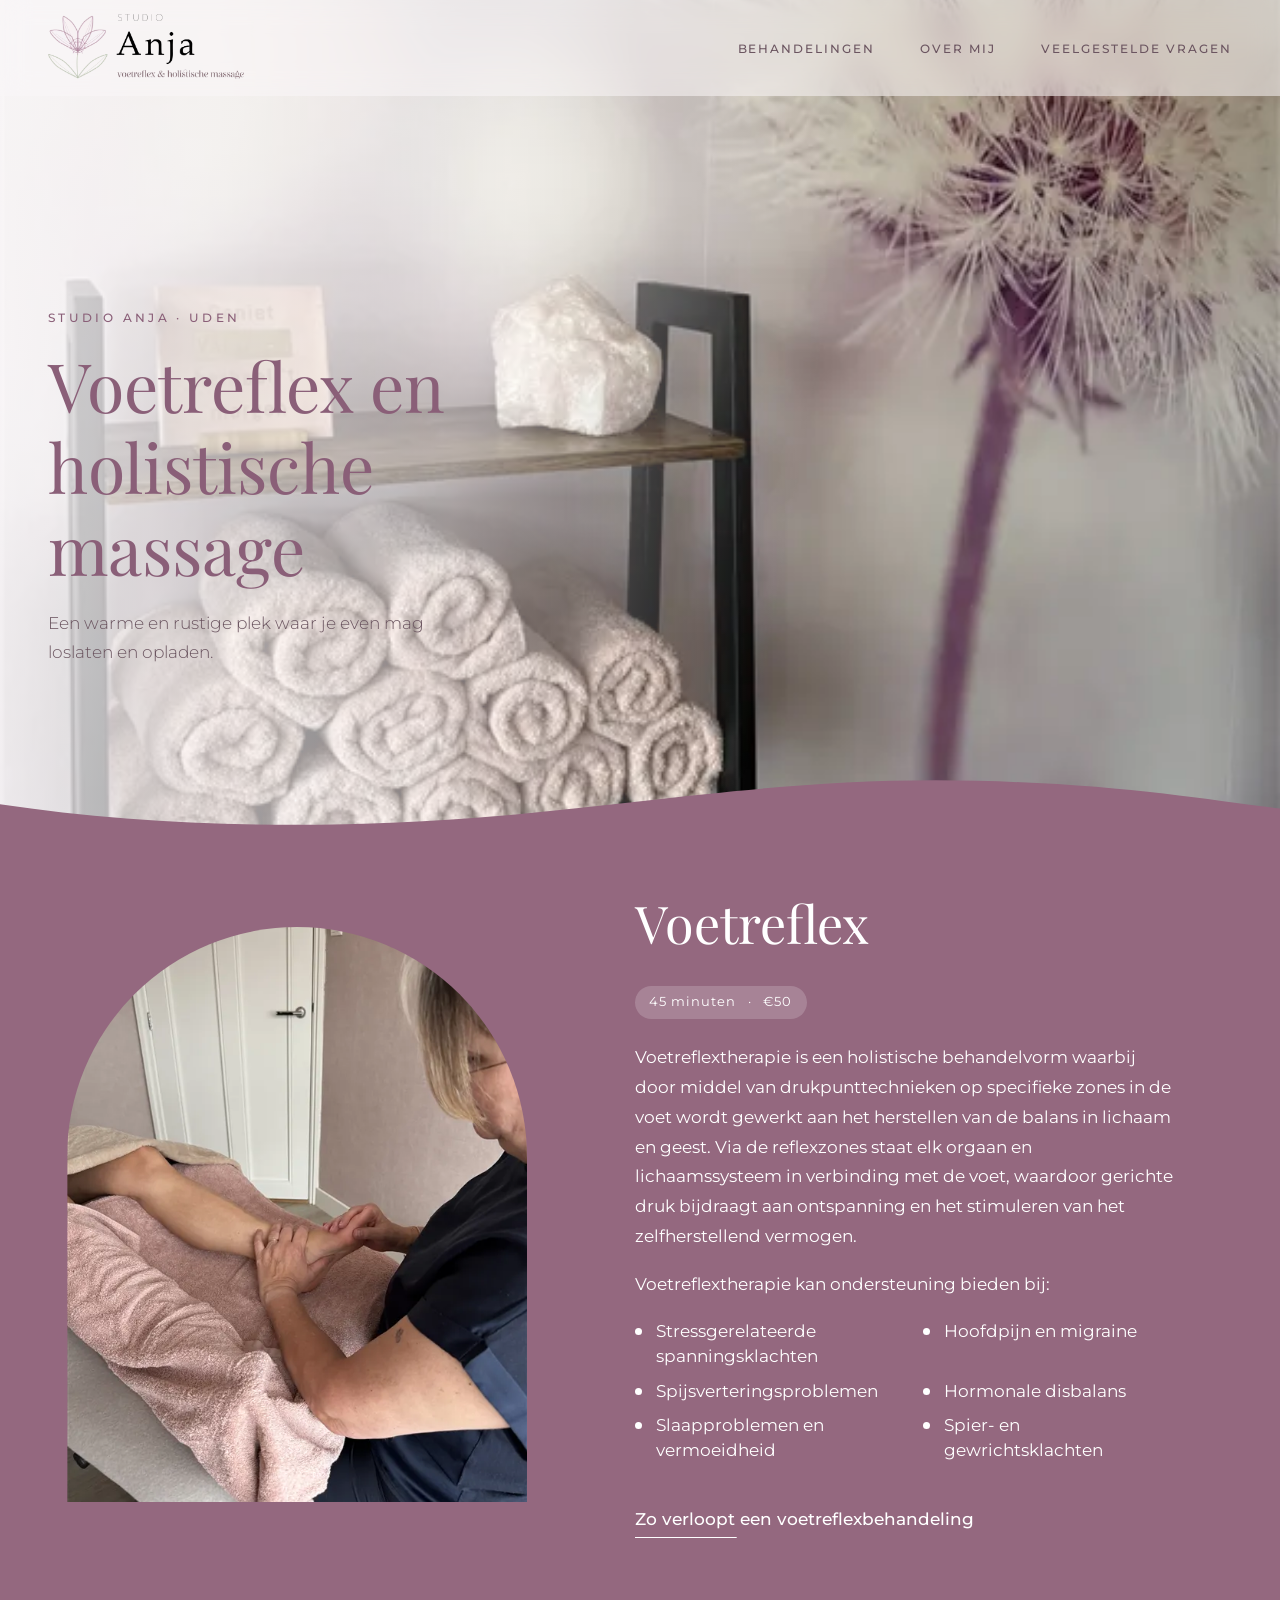
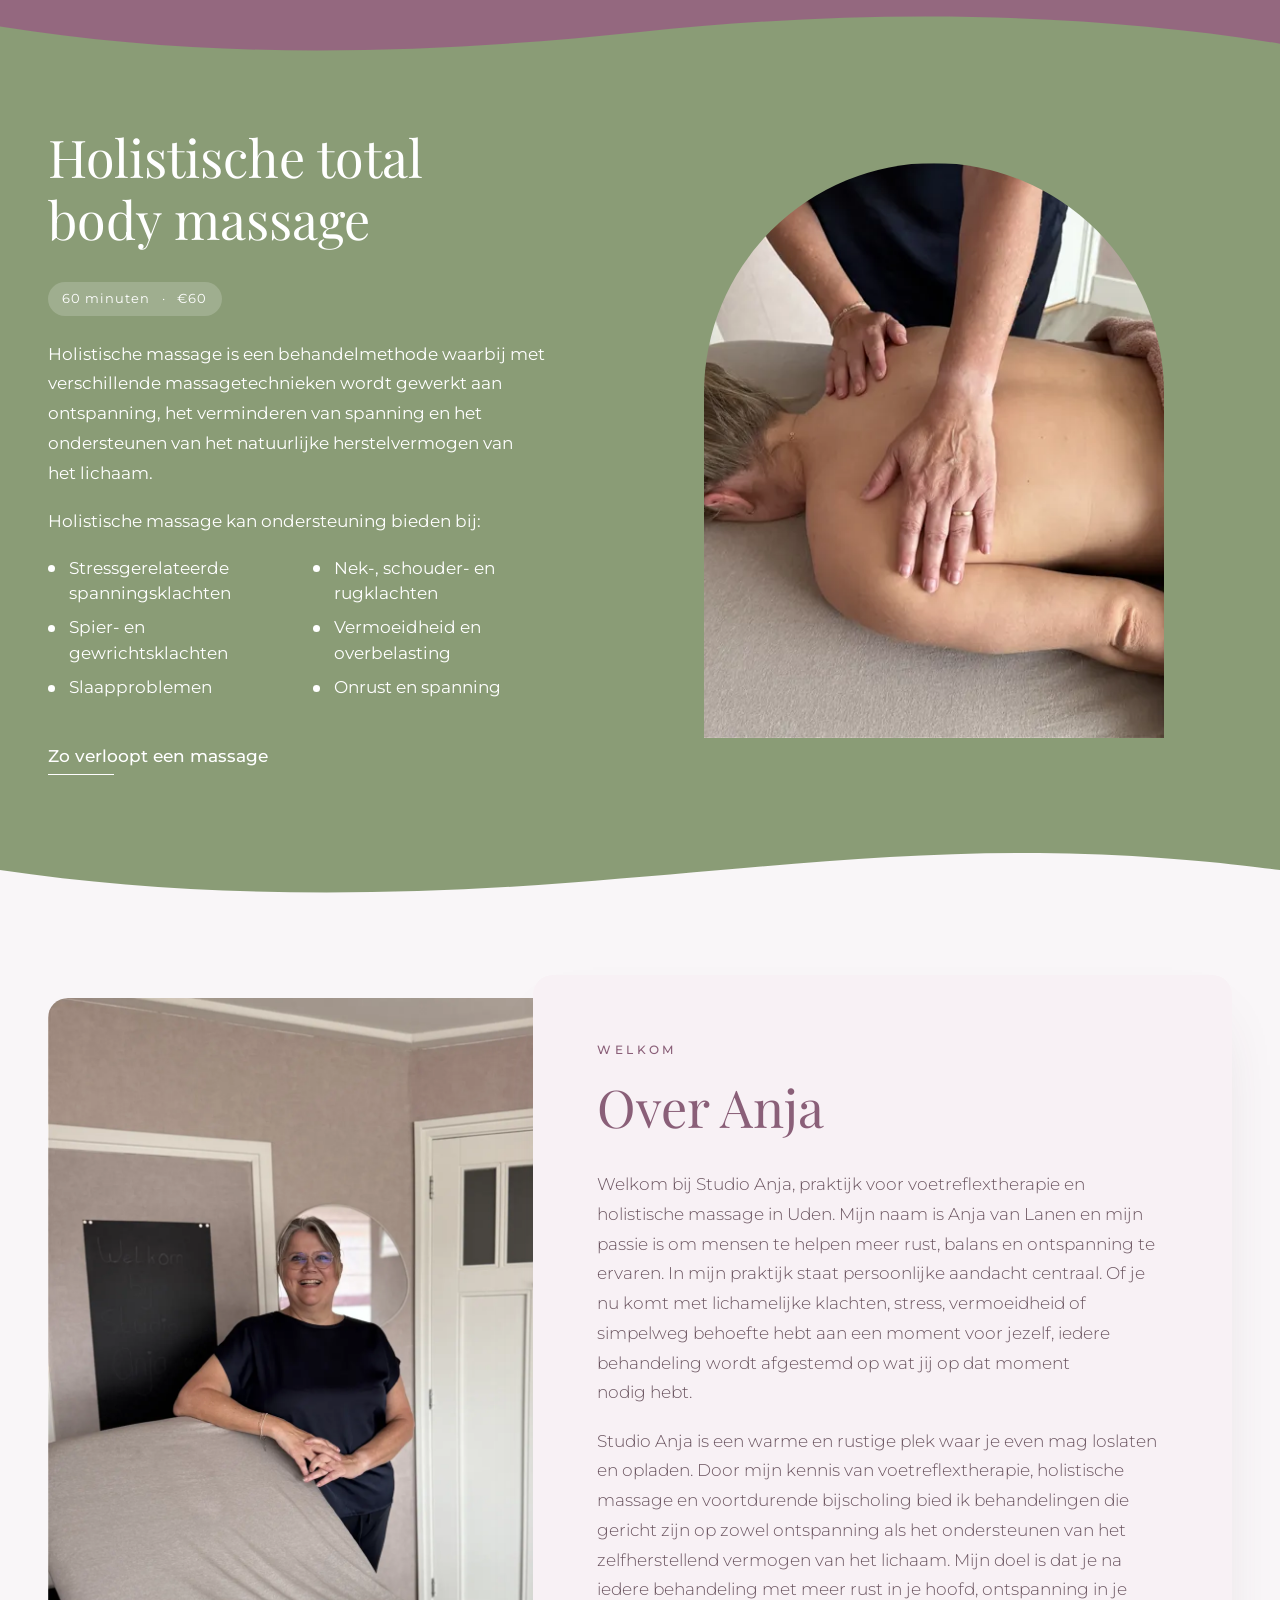
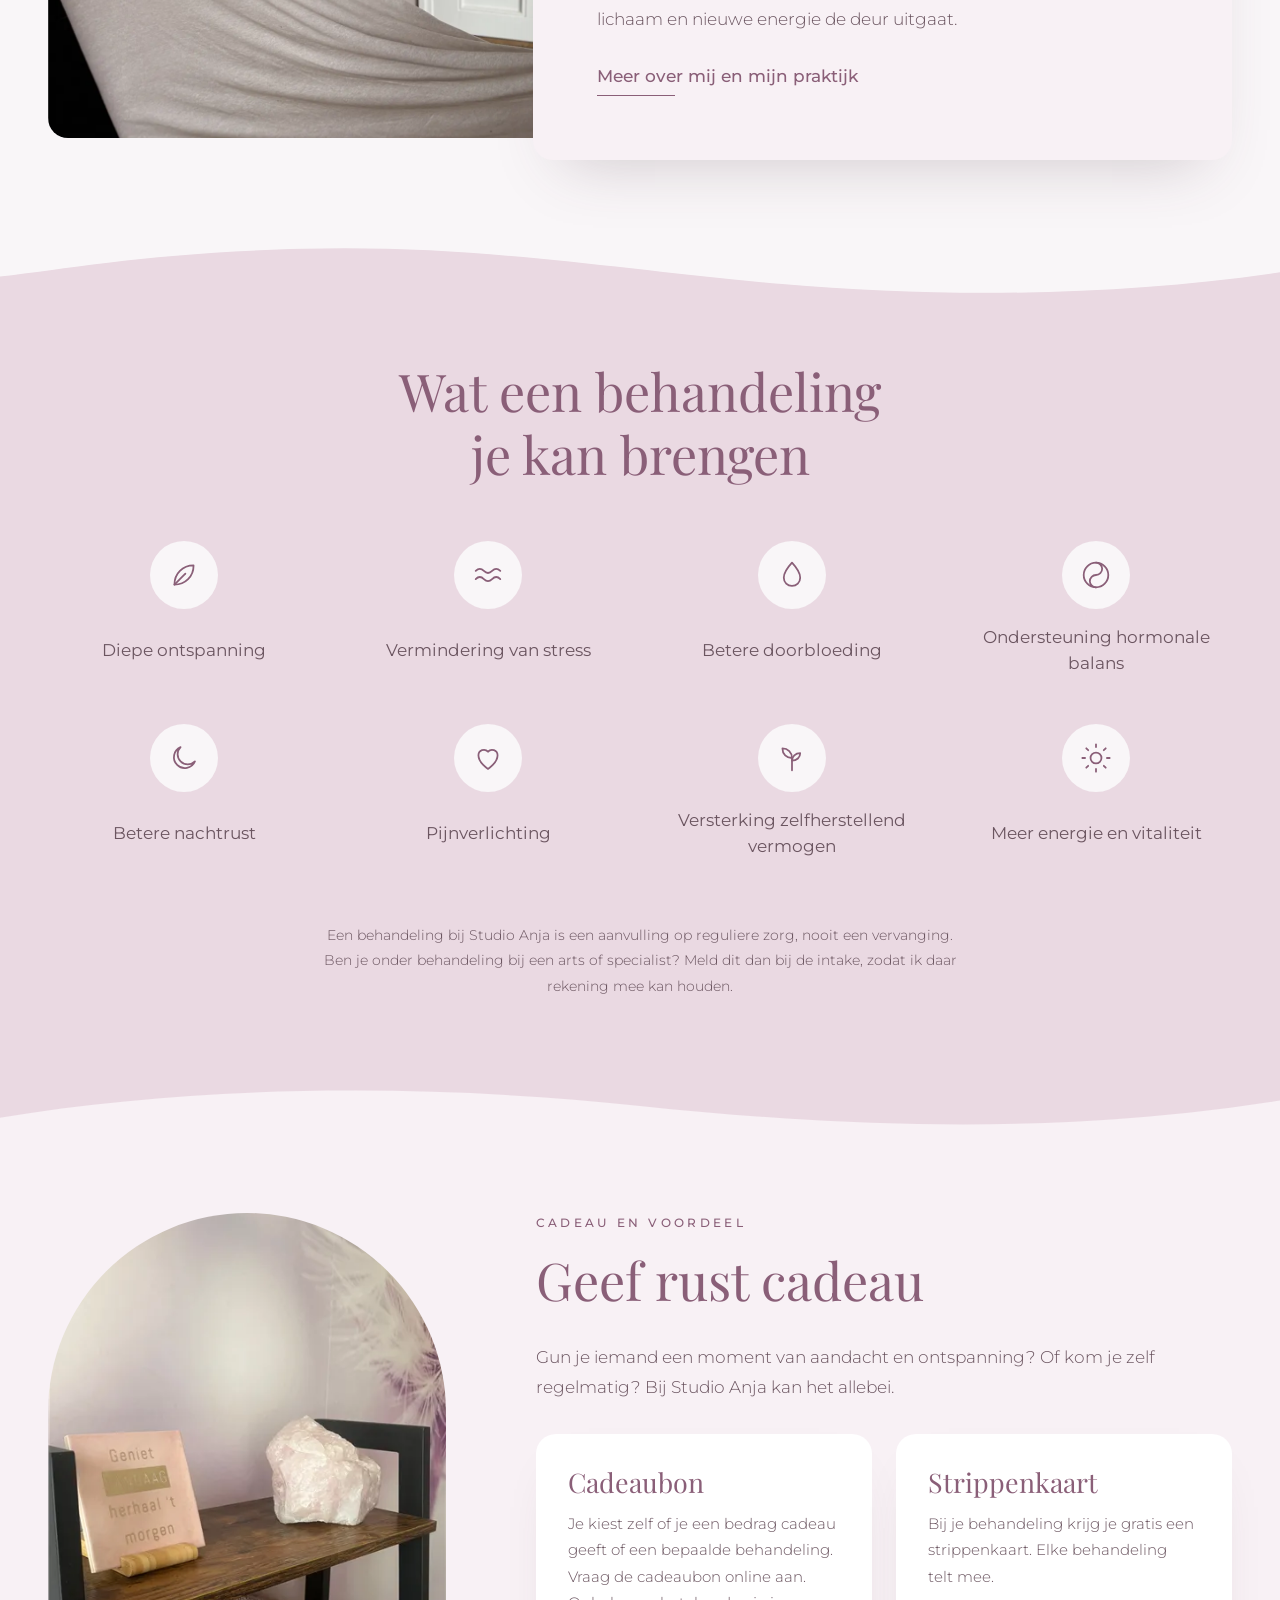
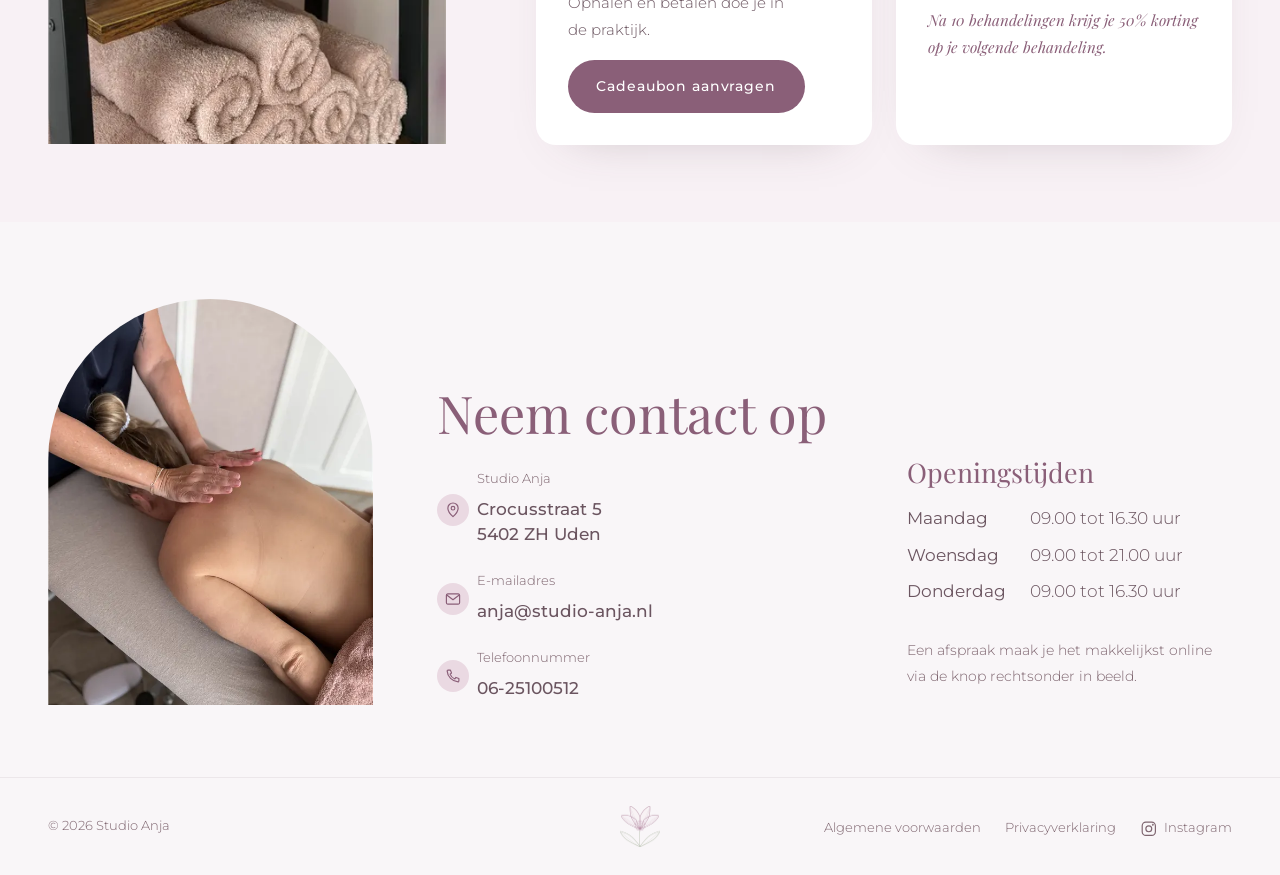
==== commit 73449107: "Live op studio-anja.nl: eigen lettertypes, robots.txt open, CNAME - Lettertypes staan op de site zel" ====
--- a/index.html
+++ b/index.html
@@ -23,10 +23,9 @@
   <link rel="apple-touch-icon" href="assets/img/favicon-180.png">
   <meta name="theme-color" content="#f9f6f8">
 
-  <!-- Lettertypes via Google Fonts -->
-  <link rel="preconnect" href="https://fonts.googleapis.com">
-  <link rel="preconnect" href="https://fonts.gstatic.com" crossorigin>
-  <link rel="stylesheet" href="https://fonts.googleapis.com/css2?family=Montserrat:wght@300;400;500&family=Playfair+Display:ital,wght@0,400;0,500;1,400&display=swap">
+  <!-- Lettertypes staan op de website zelf (assets/fonts) -->
+  <link rel="preload" href="assets/fonts/montserrat-latin.woff2" as="font" type="font/woff2" crossorigin>
+  <link rel="preload" href="assets/fonts/playfair-display-latin.woff2" as="font" type="font/woff2" crossorigin>
 
   <link rel="stylesheet" href="assets/css/style.css">
 
--- a/assets/css/style.css
+++ b/assets/css/style.css
@@ -12,6 +12,32 @@
    9. Animaties en prefers-reduced-motion
    ========================================================= */
 
+/* ---------- Lettertypes ----------
+   Staan op de website zelf (assets/fonts), niet via Google Fonts: zo gaan er geen bezoekersgegevens naar Google.
+   Het zijn variabele lettertypes: één bestand bevat alle diktes. Licentie: SIL Open Font License. */
+@font-face {
+  font-family: "Montserrat";
+  font-style: normal;
+  font-weight: 300 500;
+  font-display: swap;
+  src: url("../fonts/montserrat-latin.woff2") format("woff2");
+}
+@font-face {
+  font-family: "Playfair Display";
+  font-style: normal;
+  font-weight: 400 500;
+  font-display: swap;
+  src: url("../fonts/playfair-display-latin.woff2") format("woff2");
+}
+@font-face {
+  font-family: "Playfair Display";
+  font-style: italic;
+  font-weight: 400;
+  font-display: swap;
+  src: url("../fonts/playfair-display-italic-latin.woff2") format("woff2");
+}
+
+
 
 /* ---------- 1. Variabelen ---------- */
 /* Alles wat vaker terugkomt staat hier één keer.
@@ -100,6 +126,17 @@
 img { display: block; max-width: 100%; height: auto; }
 
 ul { padding-left: 1.2em; }
+
+/* Losse tekstlinks een groter klikvlak geven, zodat ze met een vinger
+   makkelijk te raken zijn (minstens 24 pixels hoog, de norm van WCAG 2.2) */
+.contact-lijst a,
+.footer-links a,
+.voorwaarden__inhoud a,
+.kaart__links a,
+.link-pijl {
+  display: inline-block;
+  padding-block: .55rem .2em;
+}
 
 /* Zichtbare focusrand voor wie met het toetsenbord navigeert */
 :focus-visible {
@@ -688,7 +725,7 @@
   max-width: 40rem;
   margin: 4rem auto 0;
   font-size: .9rem;
-  color: var(--tekst-zacht);
+  color: var(--tekst);       /* --tekst-zacht is op dit roze vlak te licht */
 }
 
 @media (max-width: 800px) {
@@ -1008,7 +1045,7 @@
 @media (max-width: 560px) {
   .stappenpad { --beeld: 92px; }
   .stap { gap: 1.25rem; }
-  .stap__nummer { width: 2.2rem; height: 2.2rem; font-size: .7rem; }
+  .stap__nummer { width: 2.3rem; height: 2.3rem; font-size: .75rem; }
 }
 
 /* Combibehandeling */
@@ -1021,7 +1058,7 @@
 .combi__noot {
   margin-top: 2rem;
   font-size: .9rem;
-  color: var(--tekst-zacht);
+  color: var(--tekst);       /* --tekst-zacht is op dit roze vlak te licht */
 }
 
 
@@ -1054,29 +1091,64 @@
   .rond { max-width: 300px; }
 }
 
-/* Klaproos-blok op saliegroen */
-.klaproos {
-  background: var(--salie-diep);
-  color: #fff;
-  text-align: center;
-  padding-block: clamp(2rem, 4vw, 3.5rem) var(--sectie);
-}
-.klaproos .container { max-width: 42rem; }
-.klaproos__bloem {
-  display: grid;
-  place-items: center;
-  width: 9rem;
-  height: 9rem;
-  margin: 0 auto 2rem;
-  border-radius: 50%;
-  background: rgb(255 255 255 / .85);
-}
-.klaproos__bloem img { width: 62%; height: auto; }
-.klaproos p {
+/* Klaproos-kaartje onder de missie */
+.klaproos-noot {
+  display: grid;
+  grid-template-columns: 4.5rem 1fr;
+  gap: 1.25rem;
+  align-items: center;
+  margin-top: 1.75rem;
+  padding: 1.25rem 1.5rem 1.25rem 1.25rem;
+  border-radius: var(--radius);
+  background: var(--bg-roze);
+  box-shadow: 0 20px 45px -35px rgb(79 60 70 / .35);
+}
+.klaproos-noot p {
+  margin: 0;
   font-family: var(--font-kop);
-  font-size: clamp(1.15rem, 1.05rem + .5vw, 1.45rem);
-  line-height: 1.65;
-}
+  font-style: italic;
+  font-size: 1rem;
+  line-height: 1.6;
+  color: var(--tekst);
+}
+.klaproos-noot__bloem {
+  width: 100%;
+  height: auto;
+  transform-origin: 50% 100%;             /* draaien vanuit de steel */
+}
+@media (max-width: 560px) {
+  .klaproos-noot { grid-template-columns: 1fr; gap: .75rem; padding: 1.25rem; }
+  .klaproos-noot__bloem { width: 3.25rem; }
+}
+
+/* De bloei: zodra het kaartje in beeld komt (class "is-zichtbaar"),
+   groeit de klaproos van onder naar boven open en wiegt daarna zacht. */
+.js .klaproos-noot .klaproos-noot__bloem { clip-path: inset(100% 0 0 0); }
+.js .klaproos-noot.is-zichtbaar .klaproos-noot__bloem {
+  animation:
+    bloeien 2.2s var(--ease) .5s forwards,
+    wiegen 6s ease-in-out 2.7s infinite alternate;
+}
+@keyframes bloeien {
+  0%   { clip-path: inset(100% 0 0 0); transform: scale(.7) rotate(-12deg); }
+  60%  { clip-path: inset(0 0 0 0);    transform: scale(1.06) rotate(3deg); }
+  100% { clip-path: inset(0 0 0 0);    transform: scale(1) rotate(0deg); }
+}
+@keyframes wiegen {
+  from { clip-path: inset(0 0 0 0); transform: rotate(-3deg); }
+  to   { clip-path: inset(0 0 0 0); transform: rotate(3deg); }
+}
+
+/* Over mij: alles een maatje kleiner, zodat de pagina compact blijft */
+.pagina-over-mij h1 { font-size: clamp(2rem, 1.5rem + 2vw, 3rem); }
+.pagina-over-mij .rond { max-width: 360px; }
+.pagina-over-mij .tekstblok h2 { font-size: clamp(1.45rem, 1.25rem + .8vw, 1.9rem); }
+.pagina-over-mij .icoon-groot { width: 2.5rem; height: 2.5rem; margin-bottom: .75rem; }
+.pagina-over-mij .tekstblok + .tekstblok { margin-top: 2rem; }
+.pagina-over-mij .fotoduo { max-width: 420px; justify-self: center; }
+.pagina-over-mij .fotoduo .boog:last-child { margin-top: 2.5rem; }
+.pagina-over-mij .citaat { padding-block: clamp(2rem, 4vw, 3rem); }
+.pagina-over-mij .citaat blockquote { font-size: clamp(1.2rem, 1rem + .9vw, 1.6rem); }
 
 /* Opleiding en praktijk */
 .icoon-groot {
@@ -1300,5 +1372,7 @@
   .js .stap:not(.is-actief) .stap__nummer { opacity: 1; transform: none; }
   .js .stap .stap__adem { opacity: 1; animation: none; }
   .stap:hover .stap__adem { scale: 1; }
+  /* Klaproos meteen in bloei, zonder wiegen */
+  .js .klaproos-noot .klaproos-noot__bloem { clip-path: none; animation: none; }
   .js .stap:not(.is-actief) .stap__tekst { opacity: 1; transform: none; }
 }
